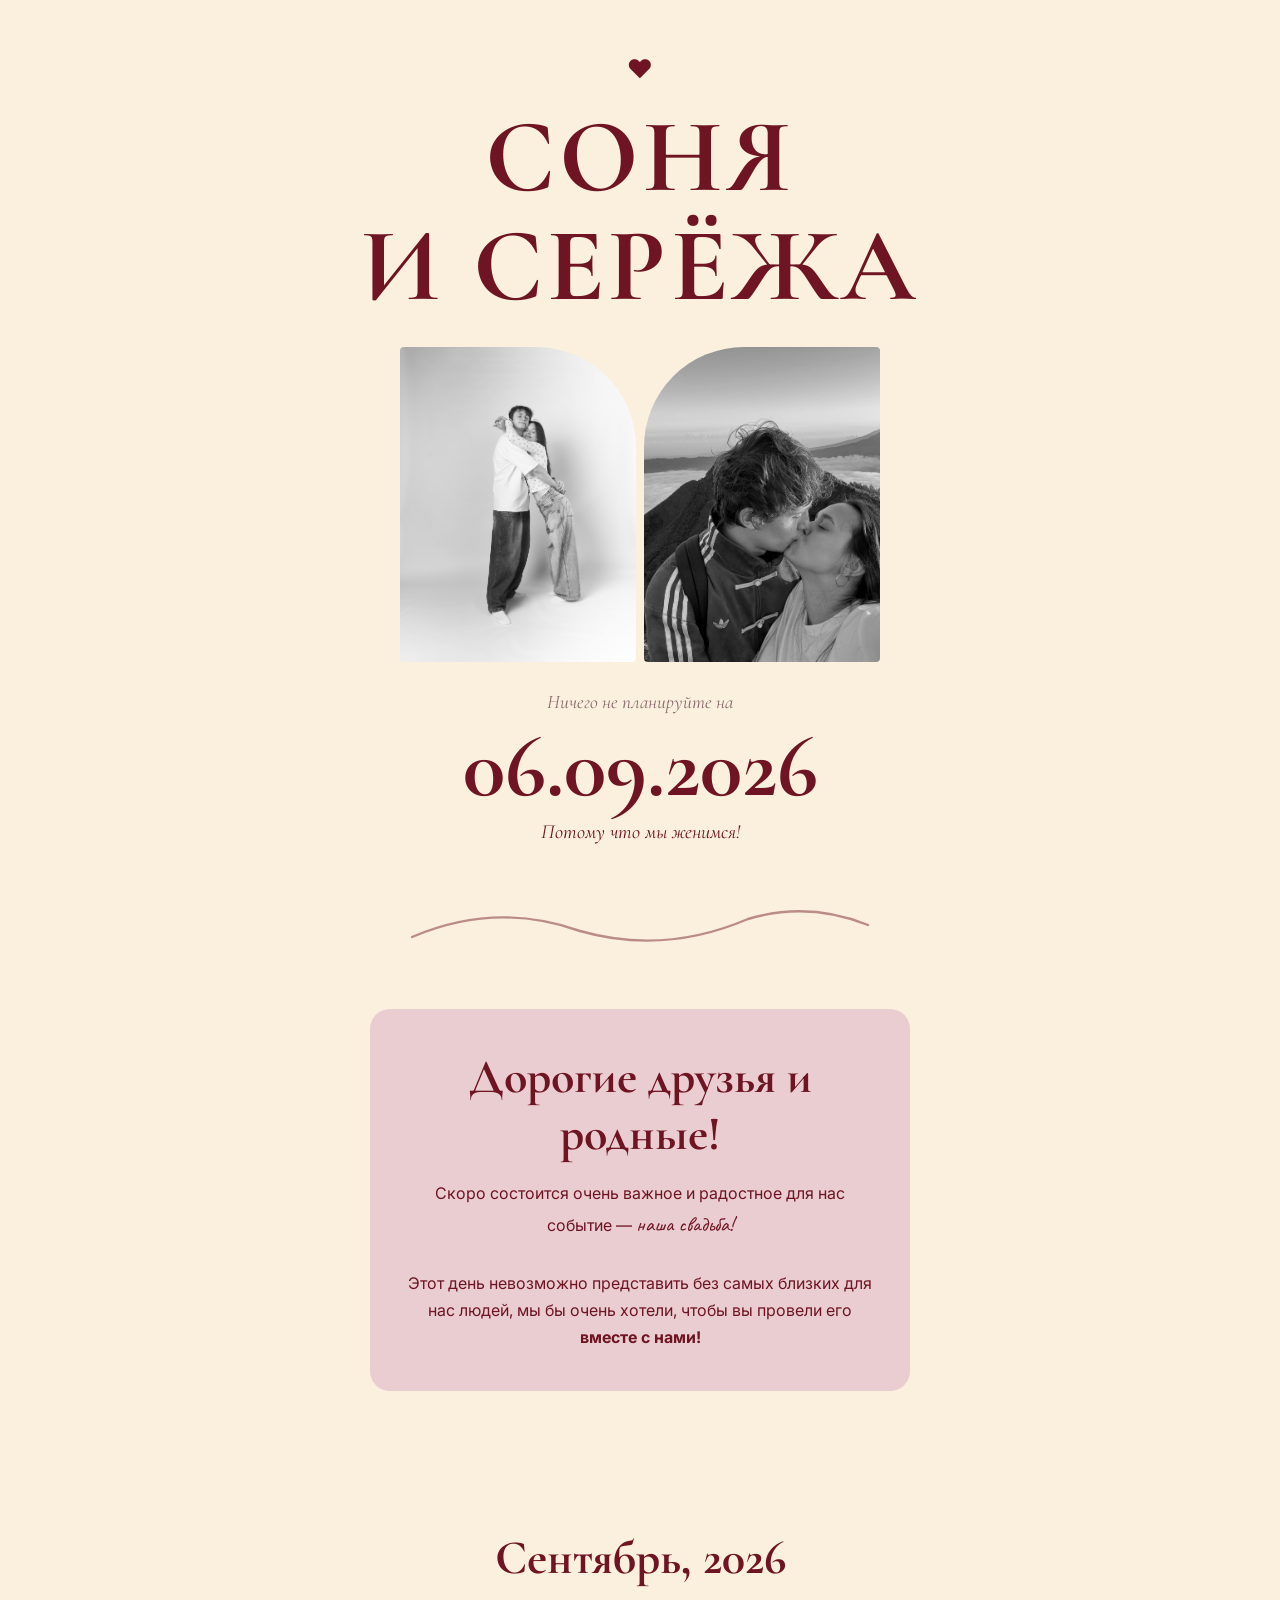
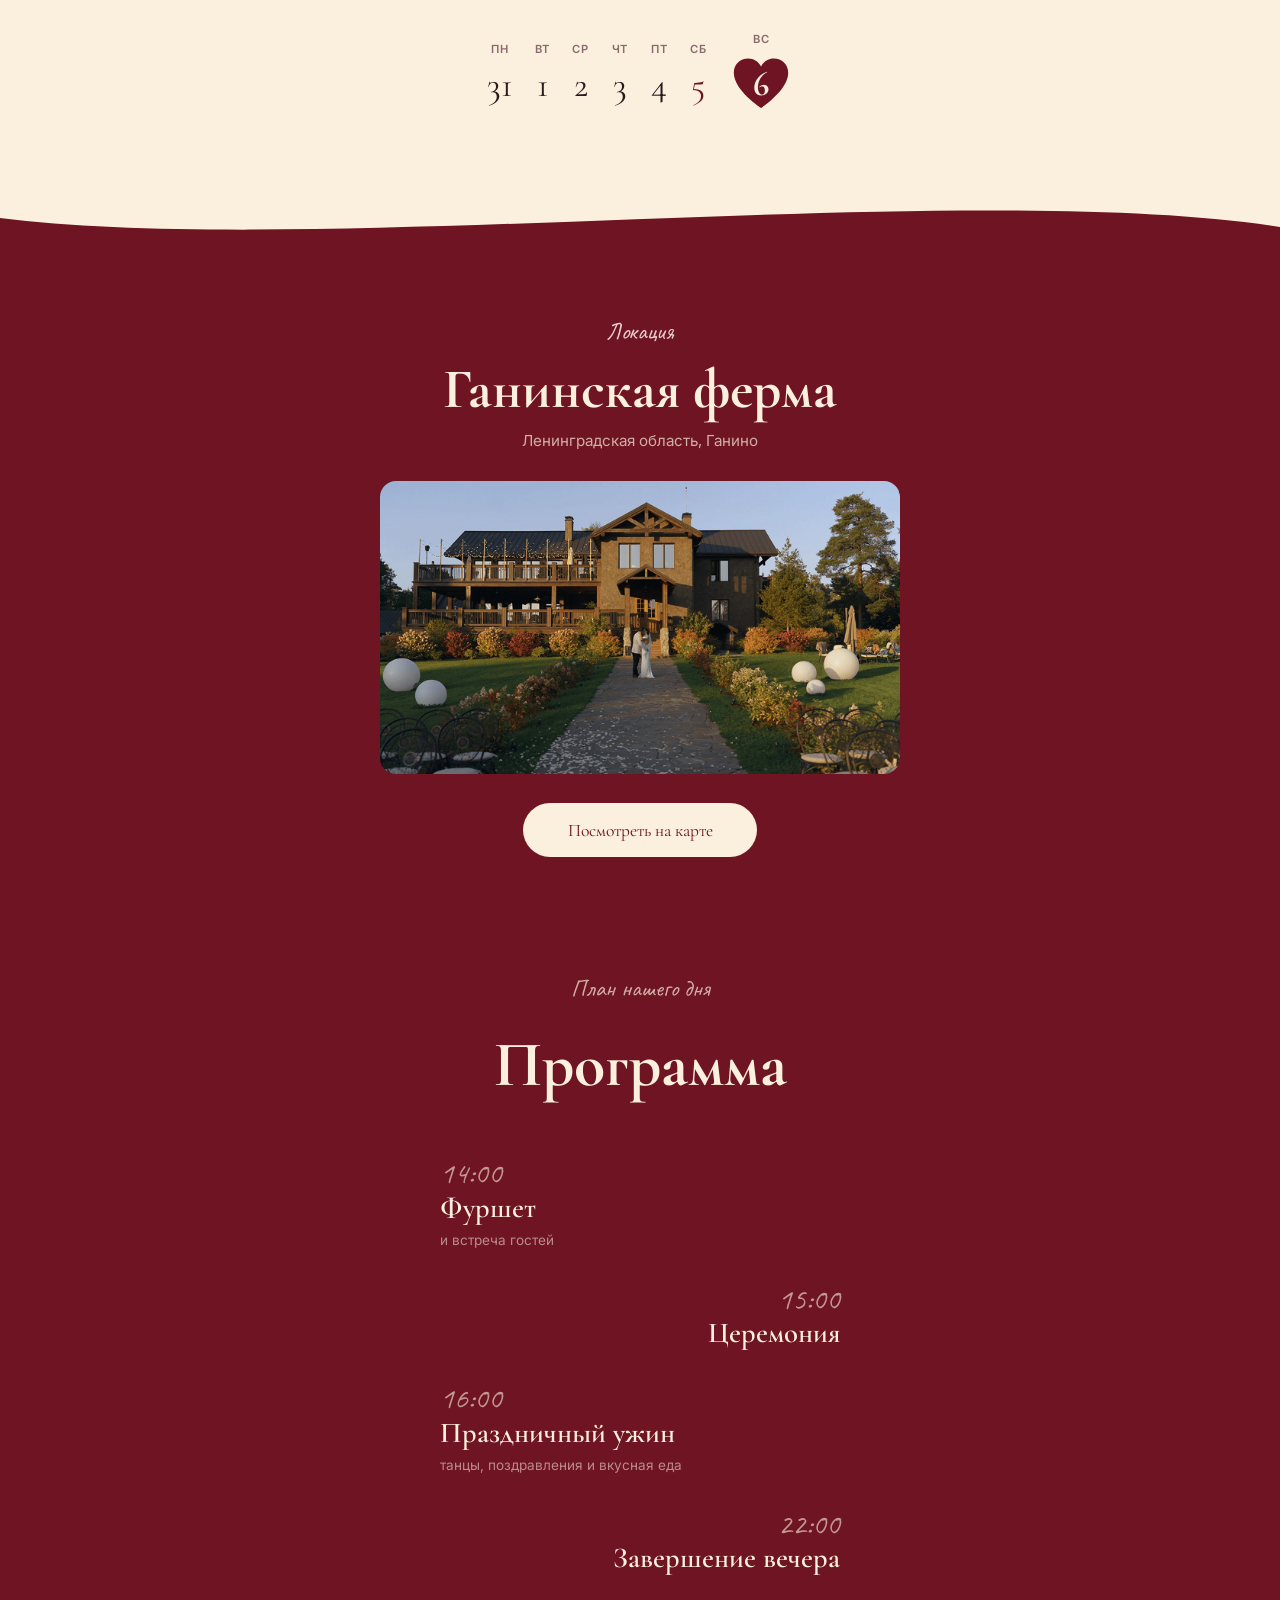
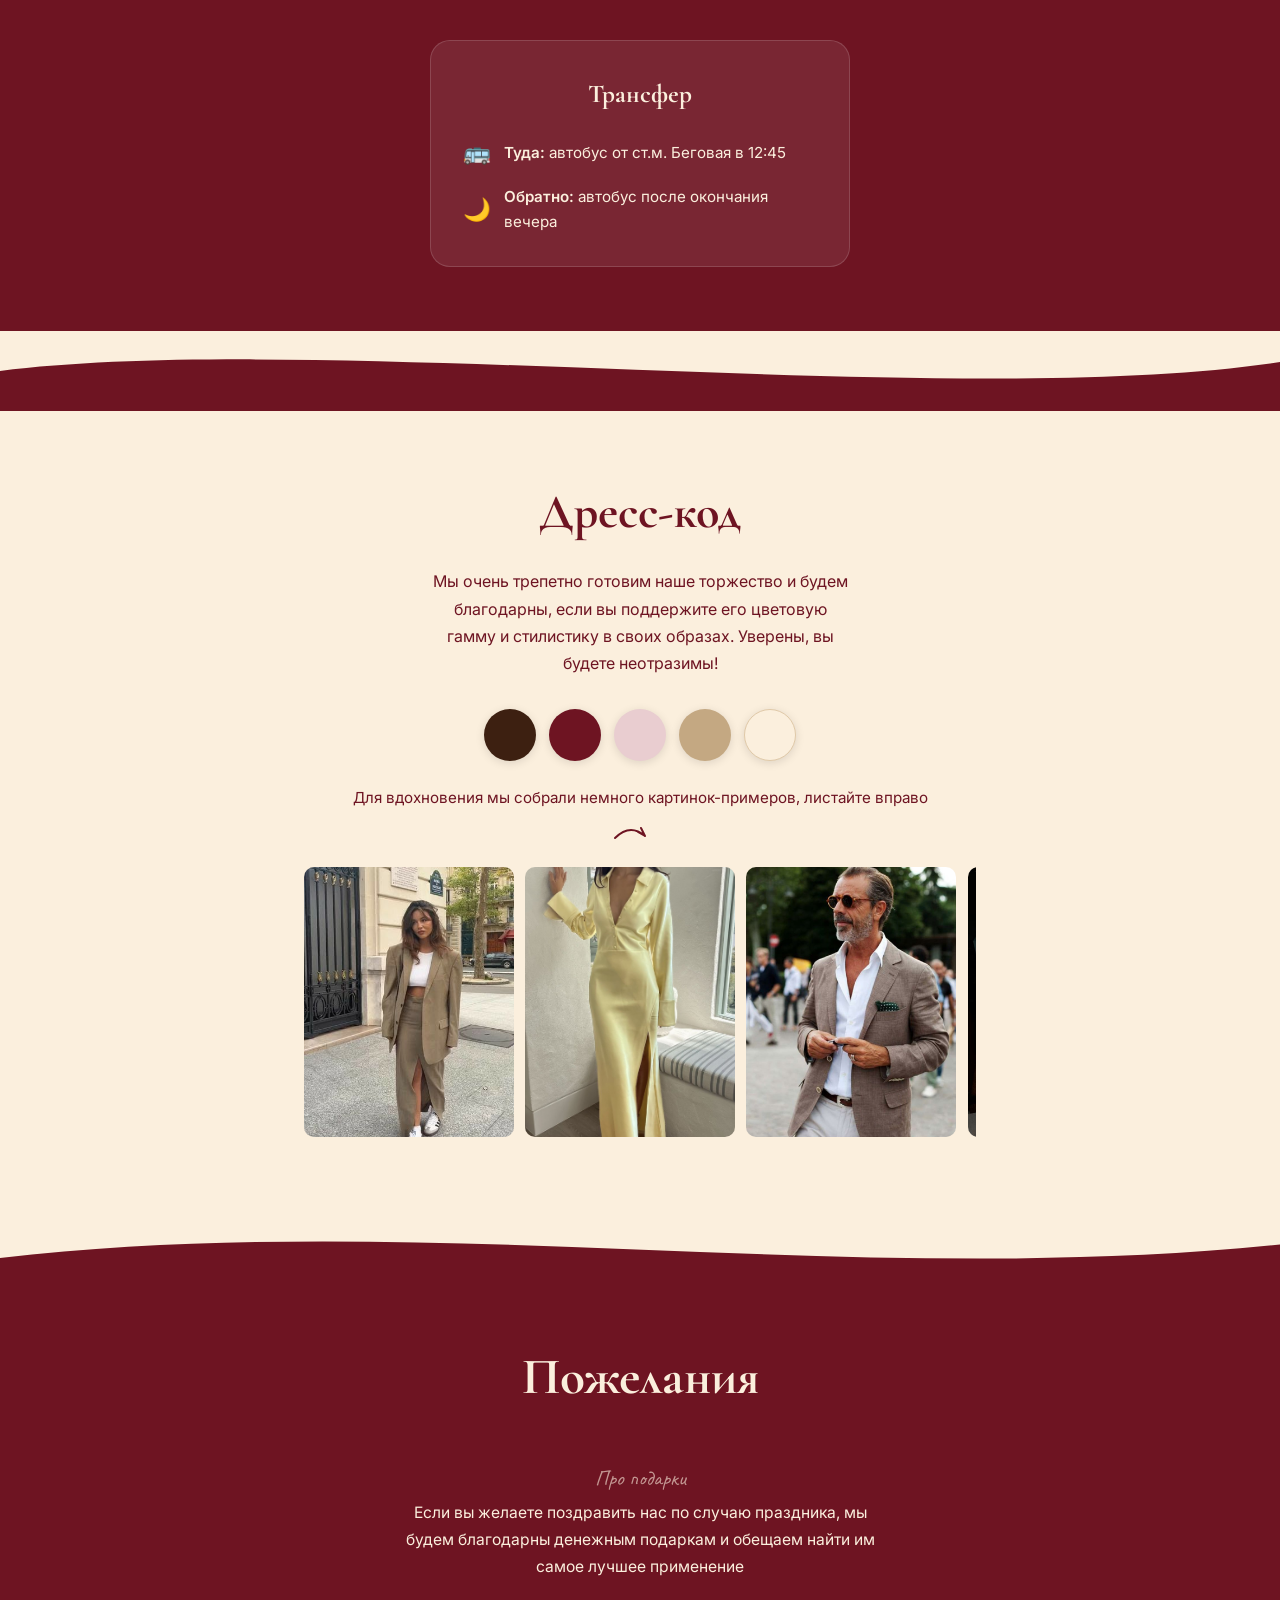
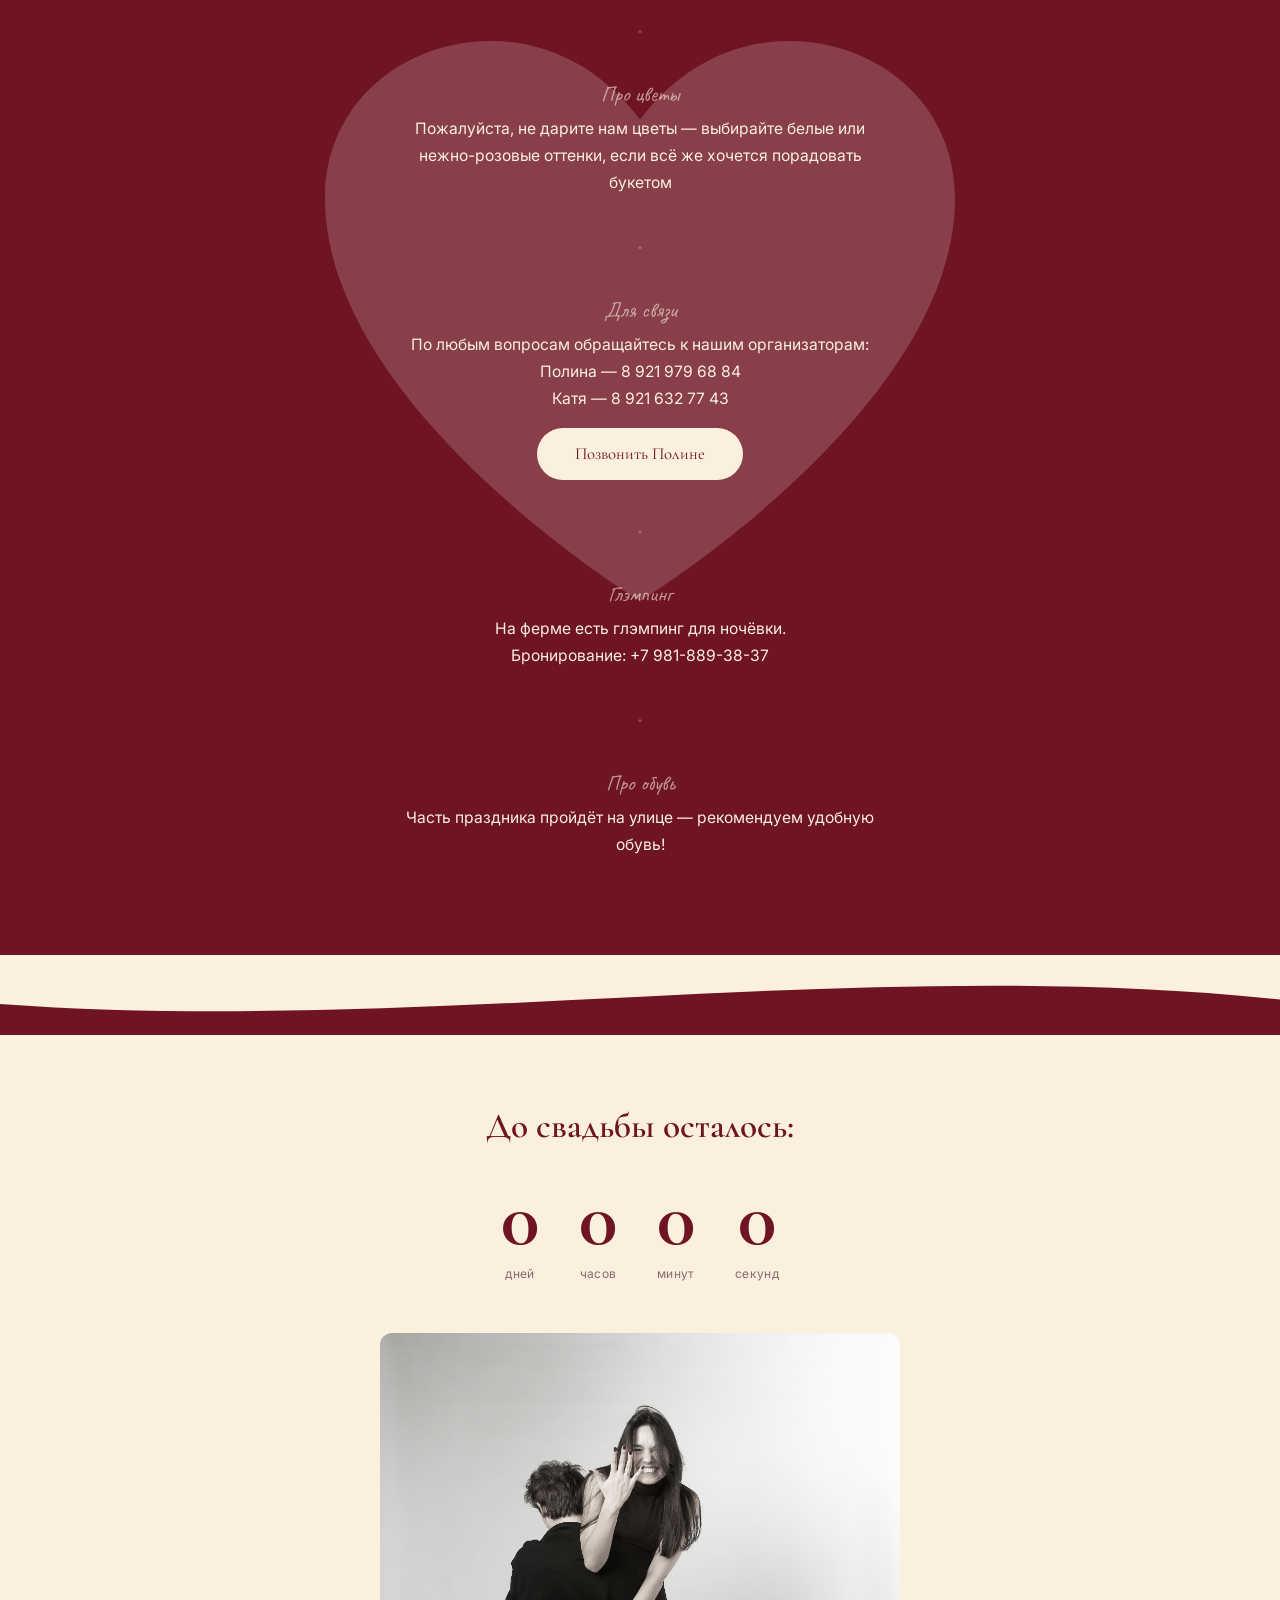
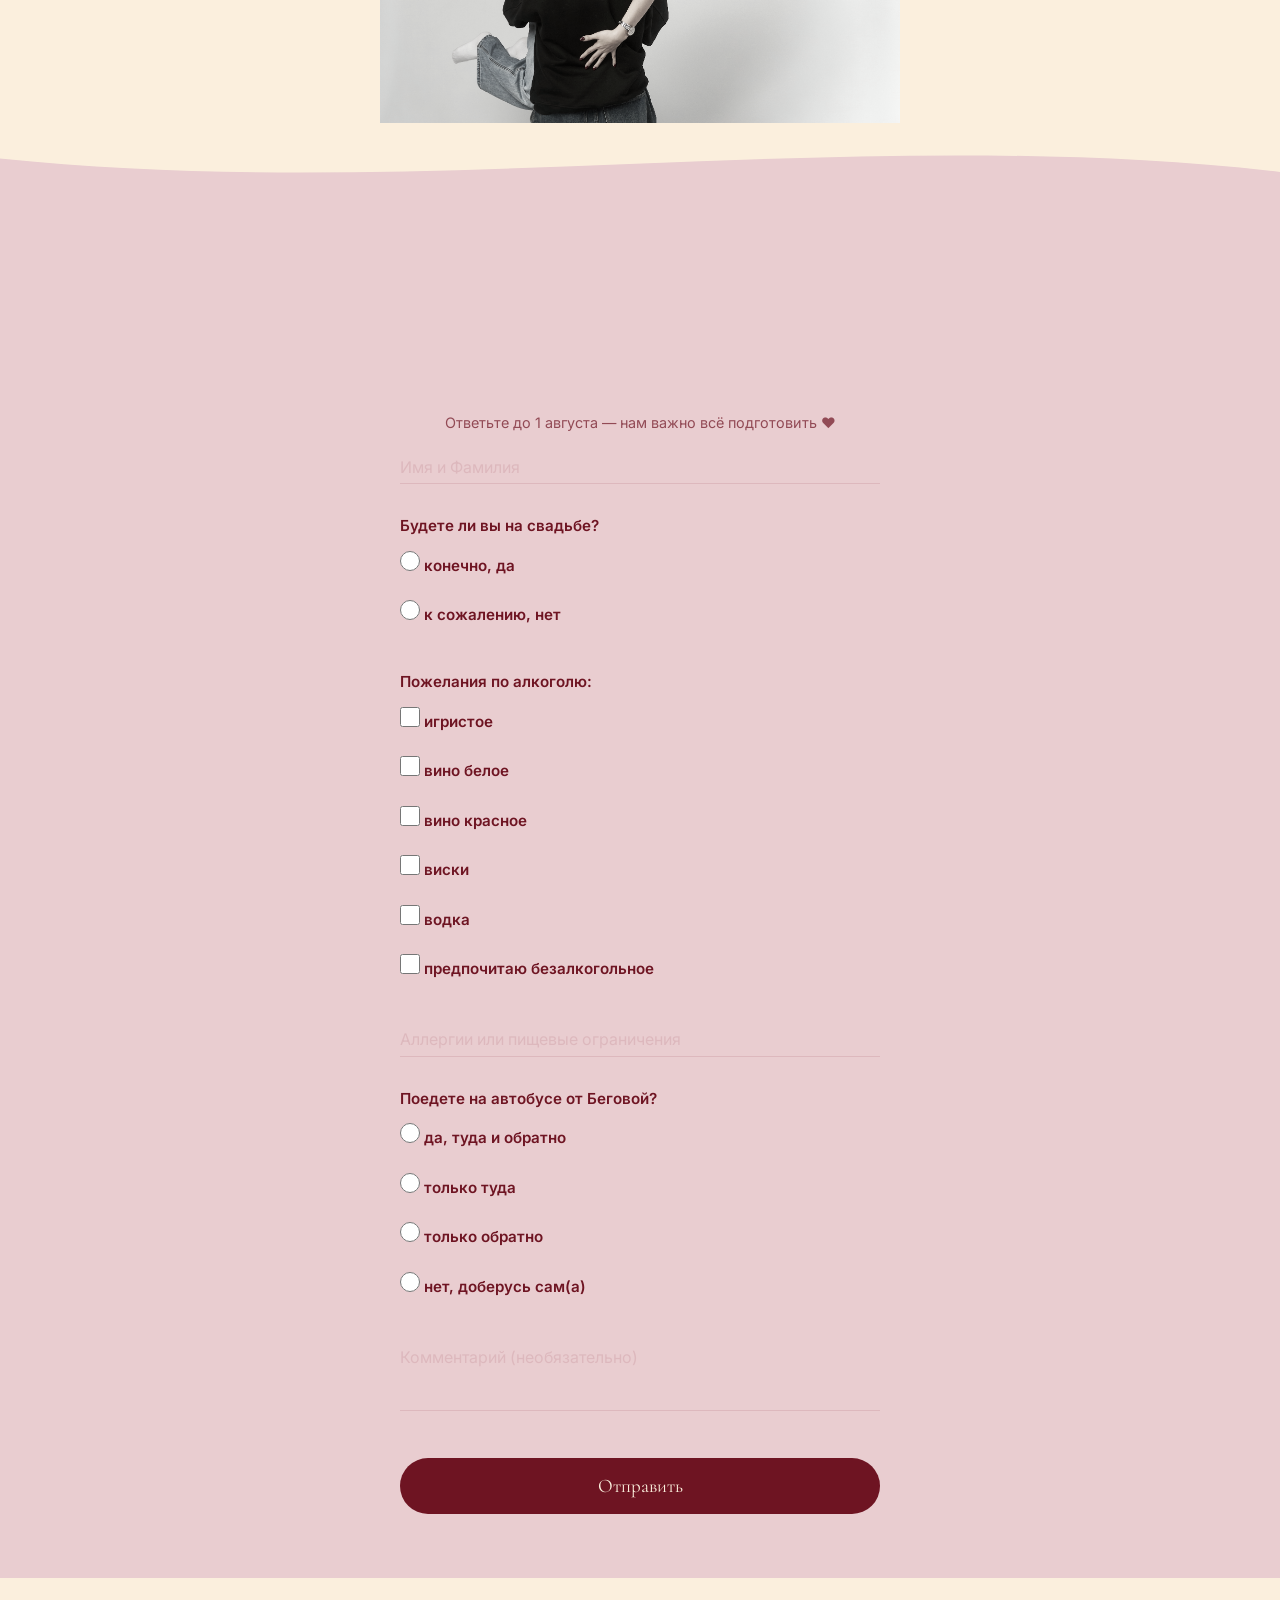
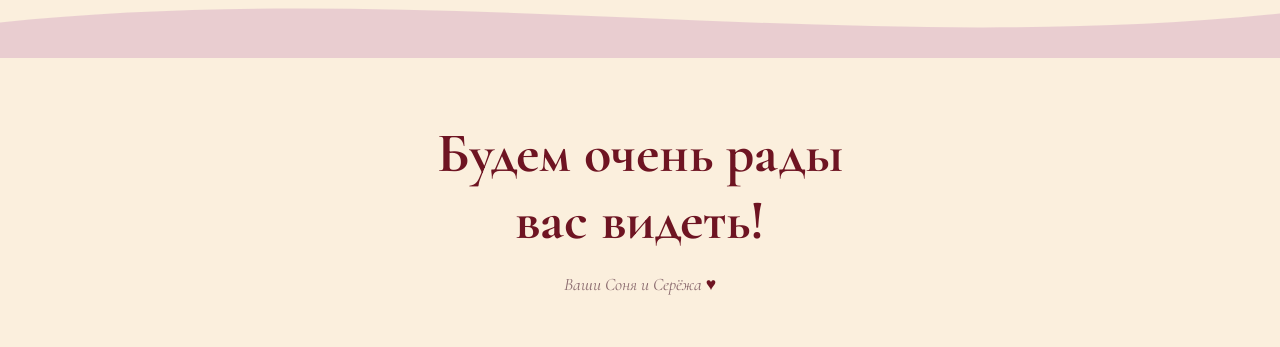
==== index.html @ a7cd9262 "first commit" ====
<!DOCTYPE html>
<html lang="ru">
<head>
  <meta charset="UTF-8" />
  <meta name="viewport" content="width=device-width, initial-scale=1.0" />
  <title>Соня и Серёжа — 06.09.2026</title>
  <meta name="description" content="Приглашение на свадьбу Сони и Серёжи — 6 сентября 2026, Ганинская ферма" />
  <link rel="preconnect" href="https://fonts.googleapis.com" />
  <link rel="preconnect" href="https://fonts.gstatic.com" crossorigin />
  <link href="https://fonts.googleapis.com/css2?family=Cormorant+Garamond:ital,wght@0,400;0,600;0,700;1,400&family=Caveat:wght@400;700&family=Inter:wght@400;500;600&display=swap" rel="stylesheet" />
  <link rel="stylesheet" href="styles.css" />
</head>
<body>

  <!-- ===== HERO ===== -->
  <section id="hero">
    <span class="hero-heart-icon">♥</span>

    <h1 class="hero-names">
      СОНЯ<br>И СЕРЁЖА
    </h1>

    <div class="hero-photos reveal">
      <img class="hero-photo" src="assets/couple/IMG_0752.jpg"  alt="Соня и Серёжа" loading="eager" />
      <img class="hero-photo" src="assets/couple/IMG_2241.jpg" alt="Соня и Серёжа" loading="eager" />
    </div>

    <div class="hero-date-block reveal">
      <p class="hero-pre">Ничего не планируйте на</p>
      <p class="hero-date">06.09.2026</p>
      <p class="hero-post">Потому что мы женимся!</p>
    </div>

    <!-- Wavy line decoration -->
    <svg viewBox="0 0 400 60" fill="none" xmlns="http://www.w3.org/2000/svg" style="width:100%;max-width:480px;margin:0 auto;display:block;color:#6E1422;opacity:0.45;" aria-hidden="true">
      <path d="M10 40 Q80 10 150 35 Q220 55 290 25 Q340 10 390 30" stroke="currentColor" stroke-width="2" fill="none" stroke-linecap="round"/>
    </svg>
  </section>

  <!-- Wave: cream → cream (greeting) -->
  <section id="greeting" style="background:var(--cream);padding:3rem 1.5rem 4rem;">
    <div class="greeting-card reveal">
      <h2 class="greeting-name" id="greeting-text">Дорогие друзья и родные</h2>
      <p class="greeting-body">
        Скоро состоится очень важное и радостное для нас событие —
        <em>наша свадьба!</em><br><br>
        Этот день невозможно представить без самых близких для нас людей,
        мы бы очень хотели, чтобы вы провели его <strong>вместе с нами!</strong>
      </p>
    </div>
  </section>

  <!-- ===== CALENDAR ===== -->
  <section id="calendar">
    <div class="container">
      <h2 class="cal-month reveal">Сентябрь, 2026</h2>

      <!-- Week containing Sep 6 (Sun): Mon Aug 31 → Sun Sep 6 -->
      <div class="cal-week reveal">
        <div class="cal-day">
          <span class="cal-day-name">Пн</span>
          <span class="cal-day-num">31</span>
        </div>
        <div class="cal-day">
          <span class="cal-day-name">Вт</span>
          <span class="cal-day-num">1</span>
        </div>
        <div class="cal-day">
          <span class="cal-day-name">Ср</span>
          <span class="cal-day-num">2</span>
        </div>
        <div class="cal-day">
          <span class="cal-day-name">Чт</span>
          <span class="cal-day-num">3</span>
        </div>
        <div class="cal-day">
          <span class="cal-day-name">Пт</span>
          <span class="cal-day-num">4</span>
        </div>
        <div class="cal-day weekend">
          <span class="cal-day-name">Сб</span>
          <span class="cal-day-num">5</span>
        </div>
        <!-- Wedding day: Sunday Sep 6 -->
        <div class="cal-day wedding">
          <span class="cal-day-name">Вс</span>
          <div class="cal-heart-bg">
            <svg class="cal-heart-svg" viewBox="0 0 80 72" fill="none" xmlns="http://www.w3.org/2000/svg" aria-hidden="true">
              <path d="M40 66 C40 66 6 44 6 22 C6 11 14 4 24 4 C31 4 37 8 40 14 C43 8 49 4 56 4 C66 4 74 11 74 22 C74 44 40 66 40 66Z" fill="#6E1422"/>
            </svg>
            <span class="cal-heart-num">6</span>
          </div>
        </div>
      </div>
    </div>
  </section>

  <!-- Wave cream → bordeaux -->
  <div class="wave" aria-hidden="true" style="background:var(--cream);">
    <svg viewBox="0 0 1440 90" preserveAspectRatio="none" xmlns="http://www.w3.org/2000/svg">
      <path d="M0,45 C360,90 1080,0 1440,55 L1440,90 L0,90 Z" fill="#6E1422"/>
    </svg>
  </div>

  <!-- ===== LOCATION ===== -->
  <section id="location">
    <div class="container">
      <p class="location-label reveal">Локация</p>
      <h2 class="location-title reveal">Ганинская ферма</h2>
      <p class="location-address reveal">Ленинградская область, Ганино</p>

      <img
        class="location-photo reveal"
        src="assets/location/farm.webp"
        alt="Ганинская ферма"
        loading="lazy"
      />

      <div class="reveal">
        <a
          href="https://yandex.ru/maps/?text=%D0%93%D0%B0%D0%BD%D0%B8%D0%BD%D1%81%D0%BA%D0%B0%D1%8F+%D1%84%D0%B5%D1%80%D0%BC%D0%B0"
          target="_blank"
          rel="noopener"
          class="btn-pill"
        >
          Посмотреть на карте
        </a>
      </div>
    </div>
  </section>

  <!-- ===== PROGRAM ===== -->
  <section id="program">
    <div class="container">
      <p class="program-label reveal">План нашего дня</p>
      <h2 class="program-title reveal">Программа</h2>

      <ul class="program-list">
        <li class="program-item reveal reveal-delay-1">
          <span class="program-time">14:00</span>
          <span class="program-event">Фуршет</span>
          <span class="program-detail">и встреча гостей</span>
        </li>
        <li class="program-item reveal reveal-delay-2">
          <span class="program-time">15:00</span>
          <span class="program-event">Церемония</span>
        </li>
        <li class="program-item reveal reveal-delay-3">
          <span class="program-time">16:00</span>
          <span class="program-event">Праздничный ужин</span>
          <span class="program-detail">танцы, поздравления и вкусная еда</span>
        </li>
        <li class="program-item reveal reveal-delay-4">
          <span class="program-time">22:00</span>
          <span class="program-event">Завершение вечера</span>
        </li>
      </ul>
    </div>
  </section>

  <!-- ===== TRANSFER ===== -->
  <section id="transfer">
    <div class="container">
      <div class="transfer-inner reveal">
        <h3 class="transfer-title">Трансфер</h3>
        <div class="transfer-rows">
          <div class="transfer-row">
            <span class="transfer-icon">🚌</span>
            <span class="transfer-text">
              <strong>Туда:</strong> автобус от ст.м. Беговая в 12:45
            </span>
          </div>
          <div class="transfer-row">
            <span class="transfer-icon">🌙</span>
            <span class="transfer-text">
              <strong>Обратно:</strong> автобус после окончания вечера
            </span>
          </div>
        </div>
      </div>
    </div>
  </section>

  <!-- Wave bordeaux → cream -->
  <div class="wave" aria-hidden="true" style="background:#6E1422;">
    <svg viewBox="0 0 1440 90" preserveAspectRatio="none" xmlns="http://www.w3.org/2000/svg">
      <path d="M0,45 C360,0 1080,90 1440,35 L1440,0 L0,0 Z" fill="#FBEFDD"/>
    </svg>
  </div>

  <!-- ===== DRESSCODE ===== -->
  <section id="dresscode" style="background:var(--cream);">
    <div class="container">
      <h2 class="section-title-serif reveal">Дресс-код</h2>
      <p class="dresscode-text reveal">
        Мы очень трепетно готовим наше торжество и будем благодарны,
        если вы поддержите его цветовую гамму и стилистику в своих образах.
        Уверены, вы будете неотразимы!
      </p>

      <div class="palette reveal">
        <div class="swatch" style="background:#3d2011;"></div>
        <div class="swatch" style="background:#6E1422;"></div>
        <div class="swatch" style="background:#E9CDD0;"></div>
        <div class="swatch" style="background:#C4A882;"></div>
        <div class="swatch" style="background:#FBEFDD; border:1.5px solid #e0c9a8;"></div>
      </div>

      <p class="dresscode-hint reveal">Для вдохновения мы собрали немного картинок-примеров, листайте вправо</p>

      <svg class="dresscode-arrow reveal" width="60" height="30" viewBox="0 0 60 30" fill="none" aria-hidden="true">
        <path d="M5 20 Q20 5 35 18 L28 14 M35 18 L31 10" stroke="#6E1422" stroke-width="2" stroke-linecap="round" stroke-linejoin="round"/>
      </svg>

      <div class="dresscode-carousel reveal">
        <img class="dresscode-img" src="assets/dresscode/37c7d10f6cc644ede685f913a4f79cb8.jpg"  alt="Дресс-код" loading="lazy" />
        <img class="dresscode-img" src="assets/dresscode/545b2f61fdcc364b97a5c840d1c332e5.jpg" alt="Дресс-код" loading="lazy" />
        <img class="dresscode-img" src="assets/dresscode/7d24e6fd729d21376320c39ba5a4de7e.jpg"  alt="Дресс-код" loading="lazy" />
        <img class="dresscode-img" src="assets/dresscode/80152fa0a334ebde45317eec49117570.jpg"  alt="Дресс-код" loading="lazy" />
        <img class="dresscode-img" src="assets/dresscode/af42d16c7792ba004c4c7bf66ca9dec8.jpg"  alt="Дресс-код" loading="lazy" />
        <img class="dresscode-img" src="assets/dresscode/cd1d8be23bc82656708ed07ad037f123.jpg"  alt="Дресс-код" loading="lazy" />
        <img class="dresscode-img" src="assets/dresscode/f22f499e0dd17b74e4268405325f69af.jpg"  alt="Дресс-код" loading="lazy" />
      </div>
    </div>
  </section>

  <!-- Wave cream → bordeaux -->
  <div class="wave" aria-hidden="true" style="background:var(--cream);">
    <svg viewBox="0 0 1440 90" preserveAspectRatio="none" xmlns="http://www.w3.org/2000/svg">
      <path d="M0,55 C480,0 960,90 1440,40 L1440,90 L0,90 Z" fill="#6E1422"/>
    </svg>
  </div>

  <!-- ===== WISHES ===== -->
  <section id="wishes">
    <!-- Decorative large heart behind content -->
    <div class="wishes-heart-bg" aria-hidden="true">
      <svg viewBox="0 0 400 360" fill="none" xmlns="http://www.w3.org/2000/svg">
        <path d="M200 340 C200 340 20 230 20 110 C20 55 65 20 115 20 C150 20 180 38 200 65 C220 38 250 20 285 20 C335 20 380 55 380 110 C380 230 200 340 200 340Z" fill="white"/>
      </svg>
    </div>

    <div class="wishes-content">
      <h2 class="wishes-title reveal">Пожелания</h2>

      <div class="wish-block reveal reveal-delay-1">
        <p class="wish-label">Про подарки</p>
        <p class="wish-text">
          Если вы желаете поздравить нас по случаю праздника,
          мы будем благодарны денежным подаркам и обещаем найти
          им самое лучшее применение
        </p>
      </div>

      <div class="wish-separator">·</div>

      <div class="wish-block reveal reveal-delay-2">
        <p class="wish-label">Про цветы</p>
        <p class="wish-text">
          Пожалуйста, не дарите нам цветы — выбирайте белые или
          нежно-розовые оттенки, если всё же хочется порадовать букетом
        </p>
      </div>

      <div class="wish-separator">·</div>

      <div class="wish-block reveal reveal-delay-3">
        <p class="wish-label">Для связи</p>
        <p class="wish-text">
          По любым вопросам обращайтесь к нашим организаторам:<br>
          Полина — 8 921 979 68 84<br>
          Катя — 8 921 632 77 43
        </p>
        <a href="tel:89219796884" class="btn-pill-light" style="margin-top:1rem;">Позвонить Полине</a>
      </div>

      <div class="wish-separator">·</div>

      <div class="wish-block reveal reveal-delay-4">
        <p class="wish-label">Глэмпинг</p>
        <p class="wish-text">
          На ферме есть глэмпинг для ночёвки.<br>
          Бронирование: +7 981-889-38-37
        </p>
      </div>

      <div class="wish-separator">·</div>

      <div class="wish-block reveal reveal-delay-5">
        <p class="wish-label">Про обувь</p>
        <p class="wish-text">
          Часть праздника пройдёт на улице —
          рекомендуем удобную обувь!
        </p>
      </div>
    </div>
  </section>

  <!-- Wave bordeaux → cream -->
  <div class="wave" aria-hidden="true" style="background:#6E1422;">
    <svg viewBox="0 0 1440 90" preserveAspectRatio="none" xmlns="http://www.w3.org/2000/svg">
      <path d="M0,55 C480,90 960,0 1440,50 L1440,0 L0,0 Z" fill="#FBEFDD"/>
    </svg>
  </div>

  <!-- ===== COUNTDOWN ===== -->
  <section id="countdown">
    <div class="container">
      <h2 class="countdown-title reveal">До свадьбы осталось:</h2>

      <div class="countdown-grid reveal">
        <div class="countdown-unit">
          <span class="countdown-num" id="cd-days">—</span>
          <span class="countdown-label">дней</span>
        </div>
        <div class="countdown-unit">
          <span class="countdown-num" id="cd-hours">—</span>
          <span class="countdown-label">часов</span>
        </div>
        <div class="countdown-unit">
          <span class="countdown-num" id="cd-minutes">—</span>
          <span class="countdown-label">минут</span>
        </div>
        <div class="countdown-unit">
          <span class="countdown-num" id="cd-seconds">—</span>
          <span class="countdown-label">секунд</span>
        </div>
      </div>
    </div>

    <img
      class="countdown-photo reveal"
      src="assets/couple/IMG_0727.jpg"
      alt="Соня и Серёжа"
      loading="lazy"
    />
  </section>

  <!-- Wave cream → rose -->
  <div class="wave" aria-hidden="true" style="background:var(--cream);">
    <svg viewBox="0 0 1440 90" preserveAspectRatio="none" xmlns="http://www.w3.org/2000/svg">
      <path d="M0,40 C480,90 960,0 1440,55 L1440,90 L0,90 Z" fill="#E9CDD0"/>
    </svg>
  </div>

  <!-- ===== FORM ===== -->
  <section id="form-section">
    <div class="container">
      <h2 class="form-title reveal">Пожалуйста,<br>заполните анкету</h2>
      <p class="form-subtitle reveal">Ответьте до 1 августа — нам важно всё подготовить ♥</p>

      <!-- Thank-you screen -->
      <div id="thank-you">
        <span class="thank-you-heart">♥</span>
        <h3 class="thank-you-title">Спасибо! Ждём вас!</h3>
        <p class="thank-you-body">Мы очень рады, что вы будете рядом в этот день.</p>
      </div>

      <!-- Form -->
      <form class="rsvp-form" id="rsvp-form">
        <input type="hidden" name="guest_code" id="guest_code_field" value="" />

        <div class="form-group">
          <input type="text" id="name" name="name" required placeholder="Имя и Фамилия" />
        </div>

        <div class="form-group">
          <label>Будете ли вы на свадьбе?</label>
          <div class="radio-group">
            <label class="radio-label">
              <input type="radio" name="attending" value="да" required />
              конечно, да
            </label>
            <label class="radio-label">
              <input type="radio" name="attending" value="нет" />
              к сожалению, нет
            </label>
          </div>
        </div>

        <div class="form-group">
          <label>Пожелания по алкоголю:</label>
          <div class="checkbox-group">
            <label class="checkbox-label">
              <input type="checkbox" name="alcohol" value="игристое" /> игристое
            </label>
            <label class="checkbox-label">
              <input type="checkbox" name="alcohol" value="вино белое" /> вино белое
            </label>
            <label class="checkbox-label">
              <input type="checkbox" name="alcohol" value="вино красное" /> вино красное
            </label>
            <label class="checkbox-label">
              <input type="checkbox" name="alcohol" value="виски" /> виски
            </label>
            <label class="checkbox-label">
              <input type="checkbox" name="alcohol" value="водка" /> водка
            </label>
            <label class="checkbox-label">
              <input type="checkbox" name="alcohol" value="безалкогольное" /> предпочитаю безалкогольное
            </label>
          </div>
        </div>

        <div class="form-group">
          <input type="text" id="allergies" name="allergies" placeholder="Аллергии или пищевые ограничения" />
        </div>

        <div class="form-group">
          <label>Поедете на автобусе от Беговой?</label>
          <div class="radio-group">
            <label class="radio-label">
              <input type="radio" name="bus" value="туда и обратно" /> да, туда и обратно
            </label>
            <label class="radio-label">
              <input type="radio" name="bus" value="только туда" /> только туда
            </label>
            <label class="radio-label">
              <input type="radio" name="bus" value="только обратно" /> только обратно
            </label>
            <label class="radio-label">
              <input type="radio" name="bus" value="нет" /> нет, доберусь сам(а)
            </label>
          </div>
        </div>

        <!-- family: жильё -->
        <div class="form-group conditional-block" id="block-family" data-show-for="family">
          <label>Нужно ли вам жильё?</label>
          <div class="radio-group">
            <label class="radio-label">
              <input type="radio" name="accommodation" value="да, глэмпинг" /> да, в глэмпинге
            </label>
            <label class="radio-label">
              <input type="radio" name="accommodation" value="нет" /> нет, спасибо
            </label>
            <label class="radio-label">
              <input type="radio" name="accommodation" value="уточню позже" /> уточню позже
            </label>
          </div>
        </div>

        <!-- friend: свободный текст -->
        <div class="form-group conditional-block" id="block-friend" data-show-for="friend">
          <textarea id="message" name="message" placeholder="Что бы вы хотели нам сказать?"></textarea>
        </div>

        <div class="form-group">
          <textarea id="comment" name="comment" placeholder="Комментарий (необязательно)"></textarea>
        </div>

        <div class="form-submit">
          <button type="submit" class="btn-submit">Отправить</button>
        </div>
      </form>
    </div>
  </section>

  <!-- Wave rose → cream -->
  <div class="wave" aria-hidden="true" style="background:var(--rose);">
    <svg viewBox="0 0 1440 90" preserveAspectRatio="none" xmlns="http://www.w3.org/2000/svg">
      <path d="M0,50 C480,0 960,90 1440,40 L1440,0 L0,0 Z" fill="#FBEFDD"/>
    </svg>
  </div>

  <!-- ===== FOOTER ===== -->
  <footer>
    <p class="footer-title">
      Будем очень рады<br>вас видеть!
    </p>
    <p class="footer-names">
      Ваши Соня и Серёжа <span>♥</span>
    </p>
  </footer>

  <script src="app.js"></script>
</body>
</html>
---- styles.css ----
/* ===== RESET & BASE ===== */
*, *::before, *::after { box-sizing: border-box; margin: 0; padding: 0; }

:root {
  --bordeaux: #6E1422;
  --bordeaux-dark: #4a0d17;
  --cream: #FBEFDD;
  --cream-dark: #f5e3c8;
  --rose: #E9CDD0;
  --rose-mid: #ddb8bd;
  --text: #2a1a1e;
  --text-muted: #8a6a6e;
  --white: #fff;

  --font-serif: 'Cormorant Garamond', serif;
  --font-hand: 'Caveat', cursive;
  --font-body: 'Inter', sans-serif;
}

html { scroll-behavior: smooth; }

body {
  font-family: var(--font-body);
  font-size: 16px;
  line-height: 1.65;
  color: var(--text);
  background: var(--cream);
  overflow-x: hidden;
}

img { display: block; max-width: 100%; }
a { color: inherit; text-decoration: none; }

/* ===== ANIMATIONS ===== */
@keyframes heartbeat {
  0%, 100% { transform: scale(1); }
  14%       { transform: scale(1.18); }
  28%       { transform: scale(1); }
  42%       { transform: scale(1.12); }
  70%       { transform: scale(1); }
}

@keyframes fadeInUp {
  from { opacity: 0; transform: translateY(24px); }
  to   { opacity: 1; transform: translateY(0); }
}

/* ===== SCROLL REVEAL ===== */
.reveal {
  opacity: 0;
  transform: translateY(24px);
  transition: opacity 0.6s ease, transform 0.6s ease;
}
.reveal.in-view { opacity: 1; transform: translateY(0); }
.reveal-delay-1 { transition-delay: 0.1s; }
.reveal-delay-2 { transition-delay: 0.2s; }
.reveal-delay-3 { transition-delay: 0.3s; }
.reveal-delay-4 { transition-delay: 0.4s; }
.reveal-delay-5 { transition-delay: 0.5s; }

/* ===== LAYOUT ===== */
.container {
  max-width: 720px;
  margin: 0 auto;
  padding: 0 1.5rem;
}

/* ===== WAVE DIVIDERS ===== */
.wave {
  display: block;
  width: 100%;
  line-height: 0;
  overflow: hidden;
  /* overlap 2px with the section below to kill sub-pixel gaps */
  margin-bottom: -2px;
  position: relative;
  z-index: 1;
}
.wave svg { display: block; width: 100%; height: 100%; }

/* ===== HERO ===== */
#hero {
  background: var(--cream);
  text-align: center;
  padding: 3rem 1.5rem 0;
}

.hero-heart-icon {
  font-size: 1.6rem;
  color: var(--bordeaux);
  display: block;
  margin: 0 auto 0.8rem;
  animation: heartbeat 1.8s ease-in-out infinite;
}

.hero-names {
  font-family: var(--font-serif);
  font-size: clamp(3.5rem, 13vw, 6.5rem);
  font-weight: 700;
  color: var(--bordeaux);
  letter-spacing: 0.04em;
  line-height: 1.05;
  margin-bottom: 0.5rem;
}

.hero-photos {
  display: grid;
  grid-template-columns: 1fr 1fr;
  gap: 0.5rem;
  margin: 1.6rem auto;
  max-width: 480px;
}

.hero-photo {
  width: 100%;
  aspect-ratio: 3/4;
  object-fit: cover;
  filter: grayscale(100%);
  border-radius: 4px;
}

.hero-photo:first-child { border-radius: 4px 100px 4px 4px; }
.hero-photo:last-child  { border-radius: 100px 4px 4px 4px; }

.hero-date-block {
  padding: 0 1rem 2.5rem;
}

.hero-pre {
  font-family: var(--font-serif);
  font-size: clamp(1rem, 3vw, 1.2rem);
  color: var(--text-muted);
  font-style: italic;
}

.hero-date {
  font-family: var(--font-serif);
  font-size: clamp(3rem, 12vw, 5.5rem);
  font-weight: 700;
  color: var(--bordeaux);
  line-height: 1.1;
}

.hero-post {
  font-family: var(--font-serif);
  font-size: clamp(1rem, 3vw, 1.25rem);
  color: var(--bordeaux);
  font-style: italic;
}

/* ===== GREETING ===== */
#greeting {
  background: var(--cream);
  padding: 3rem 1.5rem 4rem;
}

.greeting-card {
  background: var(--rose);
  border-radius: 20px;
  padding: 2.5rem 2rem;
  text-align: center;
  max-width: 540px;
  margin: 0 auto;
}

.greeting-name {
  font-family: var(--font-serif);
  font-size: clamp(2rem, 7vw, 3rem);
  color: var(--bordeaux);
  font-weight: 700;
  margin-bottom: 1rem;
  line-height: 1.2;
}

.greeting-body {
  font-size: 1rem;
  color: var(--bordeaux);
  line-height: 1.7;
}

.greeting-body em {
  font-family: var(--font-hand);
  font-style: normal;
  font-size: 1.3em;
}

.greeting-body strong { font-weight: 700; }

/* ===== CALENDAR ===== */
#calendar {
  background: var(--cream);
  padding: 4rem 1.5rem;
  text-align: center;
}

.cal-month {
  font-family: var(--font-serif);
  font-size: clamp(2rem, 7vw, 3rem);
  color: var(--bordeaux);
  margin-bottom: 2rem;
}

.cal-week {
  display: flex;
  justify-content: center;
  gap: clamp(0.6rem, 3vw, 1.4rem);
  align-items: center;
}

.cal-day {
  display: flex;
  flex-direction: column;
  align-items: center;
  gap: 0.35rem;
}

.cal-day-name {
  font-size: 0.7rem;
  font-weight: 600;
  text-transform: uppercase;
  letter-spacing: 0.08em;
  color: var(--text-muted);
}

.cal-day-num {
  font-family: var(--font-serif);
  font-size: clamp(1.4rem, 5vw, 2.2rem);
  color: var(--text);
  font-weight: 400;
  line-height: 1;
  padding: 0.2rem 0;
}

.cal-day.weekend .cal-day-num { color: var(--bordeaux); }

.cal-day.wedding .cal-day-num {
  position: relative;
  z-index: 1;
  color: var(--cream);
  font-weight: 700;
}

.cal-heart-bg {
  position: relative;
  display: flex;
  align-items: center;
  justify-content: center;
  width: clamp(44px, 12vw, 64px);
  height: clamp(40px, 11vw, 60px);
}

.cal-heart-svg {
  position: absolute;
  inset: 0;
  width: 100%;
  height: 100%;
  animation: heartbeat 1.8s ease-in-out infinite;
}

.cal-heart-num {
  position: relative;
  z-index: 1;
  font-family: var(--font-serif);
  font-size: clamp(1.4rem, 5vw, 2.2rem);
  color: var(--cream);
  font-weight: 700;
}

/* ===== WAVE → BORDEAUX ===== */
.section-dark {
  background: var(--bordeaux);
  color: var(--cream);
}

/* ===== LOCATION ===== */
#location {
  background: var(--bordeaux);
  padding: 3.5rem 1.5rem 4rem;
  text-align: center;
}

.location-label {
  font-family: var(--font-hand);
  font-size: 1.5rem;
  color: var(--rose);
  margin-bottom: 0.3rem;
}

.location-title {
  font-family: var(--font-serif);
  font-size: clamp(2.2rem, 7vw, 3.5rem);
  color: var(--cream);
  font-weight: 700;
  margin-bottom: 0.4rem;
  line-height: 1.15;
}

.location-address {
  font-size: 0.95rem;
  color: rgba(251,239,221,0.7);
  margin-bottom: 1.8rem;
}

.location-photo {
  width: 100%;
  max-width: 520px;
  aspect-ratio: 16/9;
  object-fit: cover;
  border-radius: 16px;
  margin: 0 auto 1.8rem;
  display: block;
}

.btn-pill {
  display: inline-block;
  background: var(--cream);
  color: var(--bordeaux);
  font-family: var(--font-serif);
  font-size: 1.1rem;
  padding: 0.8rem 2.8rem;
  border-radius: 50px;
  border: none;
  cursor: pointer;
  transition: background 0.2s, color 0.2s;
}

.btn-pill:hover {
  background: var(--bordeaux-dark);
  color: var(--cream);
}

/* ===== PROGRAM ===== */
#program {
  background: var(--bordeaux);
  padding: 3rem 1.5rem 4rem;
  text-align: center;
}

.program-label {
  font-family: var(--font-hand);
  font-size: 1.5rem;
  color: rgba(251,239,221,0.7);
  margin-bottom: 0.2rem;
}

.program-title {
  font-family: var(--font-serif);
  font-size: clamp(2.5rem, 8vw, 4rem);
  color: var(--cream);
  font-weight: 700;
  margin-bottom: 2.5rem;
}

.program-list {
  list-style: none;
  max-width: 400px;
  margin: 0 auto;
  display: flex;
  flex-direction: column;
  gap: 2rem;
}

.program-item {
  display: flex;
  flex-direction: column;
  gap: 0.15rem;
}

.program-item:nth-child(odd) { align-items: flex-start; text-align: left; }
.program-item:nth-child(even) { align-items: flex-end; text-align: right; }

.program-time {
  font-family: var(--font-hand);
  font-size: clamp(1.4rem, 5vw, 1.9rem);
  color: rgba(251,239,221,0.6);
  line-height: 1;
}

.program-event {
  font-family: var(--font-serif);
  font-size: clamp(1.3rem, 4.5vw, 1.8rem);
  color: var(--cream);
  font-weight: 600;
  line-height: 1.2;
}

.program-detail {
  font-size: 0.85rem;
  color: rgba(251,239,221,0.55);
  margin-top: 0.1rem;
}

/* ===== TRANSFER ===== */
#transfer {
  background: var(--bordeaux);
  padding: 0 1.5rem 4rem;
  text-align: center;
}

.transfer-inner {
  background: rgba(255,255,255,0.08);
  border: 1px solid rgba(255,255,255,0.15);
  border-radius: 20px;
  padding: 2rem;
  max-width: 420px;
  margin: 0 auto;
}

.transfer-title {
  font-family: var(--font-serif);
  font-size: 1.6rem;
  color: var(--cream);
  margin-bottom: 1.2rem;
}

.transfer-rows { display: flex; flex-direction: column; gap: 0.8rem; }

.transfer-row {
  display: flex;
  align-items: center;
  gap: 0.8rem;
  color: var(--cream);
}

.transfer-icon { font-size: 1.4rem; flex-shrink: 0; }

.transfer-text { font-size: 0.95rem; text-align: left; }
.transfer-text strong { font-weight: 600; }

/* ===== DRESSCODE ===== */
#dresscode {
  background: var(--cream);
  padding: 4rem 1.5rem;
  text-align: center;
}

.section-title-serif {
  font-family: var(--font-serif);
  font-size: clamp(2rem, 7vw, 3rem);
  color: var(--bordeaux);
  font-weight: 700;
  margin-bottom: 1rem;
}

.dresscode-text {
  font-size: 1rem;
  color: var(--bordeaux);
  max-width: 420px;
  margin: 0 auto 2rem;
  line-height: 1.7;
}

.palette {
  display: flex;
  gap: 0.8rem;
  justify-content: center;
  margin-bottom: 1.5rem;
  flex-wrap: wrap;
}

.swatch {
  width: 52px;
  height: 52px;
  border-radius: 50%;
  box-shadow: 0 2px 10px rgba(0,0,0,0.12);
}

.dresscode-hint {
  font-size: 0.95rem;
  color: var(--bordeaux);
  margin-bottom: 0.5rem;
}

.dresscode-arrow {
  display: block;
  color: var(--bordeaux);
  margin: 0 auto 1.2rem;
}

.dresscode-carousel {
  display: flex;
  gap: 0.7rem;
  overflow-x: auto;
  scroll-snap-type: x mandatory;
  -webkit-overflow-scrolling: touch;
  padding-bottom: 0.5rem;
  scrollbar-width: none;
}
.dresscode-carousel::-webkit-scrollbar { display: none; }

.dresscode-img {
  flex: 0 0 auto;
  width: clamp(160px, 42vw, 210px);
  height: clamp(210px, 55vw, 270px);
  object-fit: cover;
  border-radius: 10px;
  scroll-snap-align: start;
}

/* ===== WISHES (heart) ===== */
#wishes {
  background: var(--bordeaux);
  padding: 3rem 1.5rem 4rem;
  position: relative;
  overflow: hidden;
  text-align: center;
}

.wishes-heart-bg {
  position: absolute;
  inset: 0;
  display: flex;
  align-items: center;
  justify-content: center;
  pointer-events: none;
  z-index: 0;
}

.wishes-heart-bg svg {
  width: 110%;
  max-width: 700px;
  opacity: 0.18;
}

.wishes-content {
  position: relative;
  z-index: 1;
  max-width: 480px;
  margin: 0 auto;
}

.wishes-title {
  font-family: var(--font-serif);
  font-size: clamp(2.2rem, 7vw, 3.2rem);
  color: var(--cream);
  font-weight: 700;
  margin-bottom: 2.5rem;
}

.wish-block { margin-bottom: 2rem; }

.wish-label {
  font-family: var(--font-hand);
  font-size: 1.35rem;
  color: rgba(251,239,221,0.6);
  margin-bottom: 0.3rem;
}

.wish-text {
  font-size: 0.98rem;
  color: var(--cream);
  line-height: 1.7;
}

.wish-separator {
  color: rgba(251,239,221,0.25);
  font-size: 1.5rem;
  margin: 1.5rem 0;
}

.btn-pill-light {
  display: inline-block;
  background: var(--cream);
  color: var(--bordeaux);
  font-family: var(--font-serif);
  font-size: 1.05rem;
  padding: 0.75rem 2.4rem;
  border-radius: 50px;
  border: none;
  cursor: pointer;
  margin-top: 0.8rem;
  transition: background 0.2s;
}

.btn-pill-light:hover { background: var(--cream-dark); }

/* ===== COUNTDOWN ===== */
#countdown {
  background: var(--cream);
  padding: 4rem 1.5rem 0;
  text-align: center;
}

.countdown-title {
  font-family: var(--font-serif);
  font-size: clamp(1.6rem, 5vw, 2.2rem);
  color: var(--bordeaux);
  margin-bottom: 1.5rem;
  font-weight: 600;
}

.countdown-grid {
  display: flex;
  gap: clamp(1rem, 5vw, 2.5rem);
  justify-content: center;
  margin-bottom: 3rem;
}

.countdown-unit { text-align: center; }

.countdown-num {
  display: block;
  font-family: var(--font-serif);
  font-size: clamp(3rem, 12vw, 5rem);
  color: var(--bordeaux);
  font-weight: 700;
  line-height: 1;
}

.countdown-label {
  font-size: 0.75rem;
  text-transform: lowercase;
  color: var(--text-muted);
  letter-spacing: 0.03em;
}

.countdown-photo {
  width: 100%;
  max-width: 520px;
  aspect-ratio: 4/3;
  object-fit: cover;
  object-position: center top;
  display: block;
  margin: 0 auto;
  filter: grayscale(80%);
  border-radius: 12px 12px 0 0;
}

/* ===== FORM ===== */
#form-section {
  background: var(--rose);
  padding: 4rem 1.5rem;
}

.form-title {
  font-family: var(--font-serif);
  font-size: clamp(2rem, 7vw, 3rem);
  color: var(--bordeaux);
  font-weight: 700;
  text-align: center;
  margin-bottom: 0.4rem;
  line-height: 1.2;
}

.form-subtitle {
  text-align: center;
  font-size: 0.9rem;
  color: var(--bordeaux);
  opacity: 0.7;
  margin-bottom: 2.5rem;
}

.rsvp-form {
  max-width: 480px;
  margin: 0 auto;
}

.form-group { margin-bottom: 1.8rem; }

.form-group label {
  display: block;
  font-weight: 600;
  font-size: 0.95rem;
  color: var(--bordeaux);
  margin-bottom: 0.8rem;
}

/* Underline inputs */
.form-group input[type="text"],
.form-group input[type="tel"],
.form-group textarea {
  width: 100%;
  background: transparent;
  border: none;
  border-bottom: 1.5px solid var(--rose-mid);
  padding: 0.4rem 0;
  font-size: 1rem;
  font-family: var(--font-body);
  color: var(--bordeaux);
  outline: none;
  transition: border-color 0.2s;
}

.form-group input::placeholder,
.form-group textarea::placeholder {
  color: var(--rose-mid);
}

.form-group input:focus,
.form-group textarea:focus {
  border-color: var(--bordeaux);
}

.form-group textarea {
  resize: none;
  min-height: 70px;
}

.checkbox-group,
.radio-group {
  display: flex;
  flex-direction: column;
  gap: 0.6rem;
}

.checkbox-label,
.radio-label {
  display: flex;
  align-items: center;
  gap: 0.7rem;
  cursor: pointer;
  font-size: 0.95rem;
  color: var(--bordeaux);
}

.checkbox-label input[type="checkbox"],
.radio-label input[type="radio"] {
  width: 20px;
  height: 20px;
  accent-color: var(--bordeaux);
  cursor: pointer;
  flex-shrink: 0;
  border-radius: 4px;
}

.conditional-block { display: none; }
.conditional-block.visible { display: block; }

.form-submit { margin-top: 2.5rem; }

.btn-submit {
  width: 100%;
  background: var(--bordeaux);
  color: var(--cream);
  font-family: var(--font-serif);
  font-size: 1.2rem;
  padding: 1rem 2rem;
  border-radius: 50px;
  border: none;
  cursor: pointer;
  transition: background 0.2s;
}

.btn-submit:hover { background: var(--bordeaux-dark); }

/* Thank you */
#thank-you { display: none; text-align: center; padding: 2rem 0; }
#thank-you.visible { display: block; }

.thank-you-heart {
  font-size: 3rem;
  color: var(--bordeaux);
  display: block;
  margin-bottom: 1rem;
  animation: heartbeat 1.8s ease-in-out infinite;
}

.thank-you-title {
  font-family: var(--font-serif);
  font-size: 2.2rem;
  color: var(--bordeaux);
  margin-bottom: 0.5rem;
}

.thank-you-body { color: var(--bordeaux); opacity: 0.7; }

/* ===== FOOTER ===== */
footer {
  background: var(--cream);
  text-align: center;
  padding: 4rem 1.5rem 3rem;
}

.footer-title {
  font-family: var(--font-serif);
  font-size: clamp(2rem, 8vw, 3.5rem);
  color: var(--bordeaux);
  font-weight: 700;
  line-height: 1.2;
  margin-bottom: 1rem;
}

.footer-names {
  font-family: var(--font-serif);
  font-size: 1.1rem;
  color: var(--text-muted);
  font-style: italic;
}

.footer-names span {
  color: var(--bordeaux);
  animation: heartbeat 1.8s ease-in-out infinite;
  display: inline-block;
}

/* ===== RESPONSIVE ===== */
@media (max-width: 500px) {
  .hero-photos { max-width: 320px; }
  .program-item:nth-child(odd),
  .program-item:nth-child(even) {
    align-items: center;
    text-align: center;
  }
  .cal-week { gap: 0.4rem; }
}
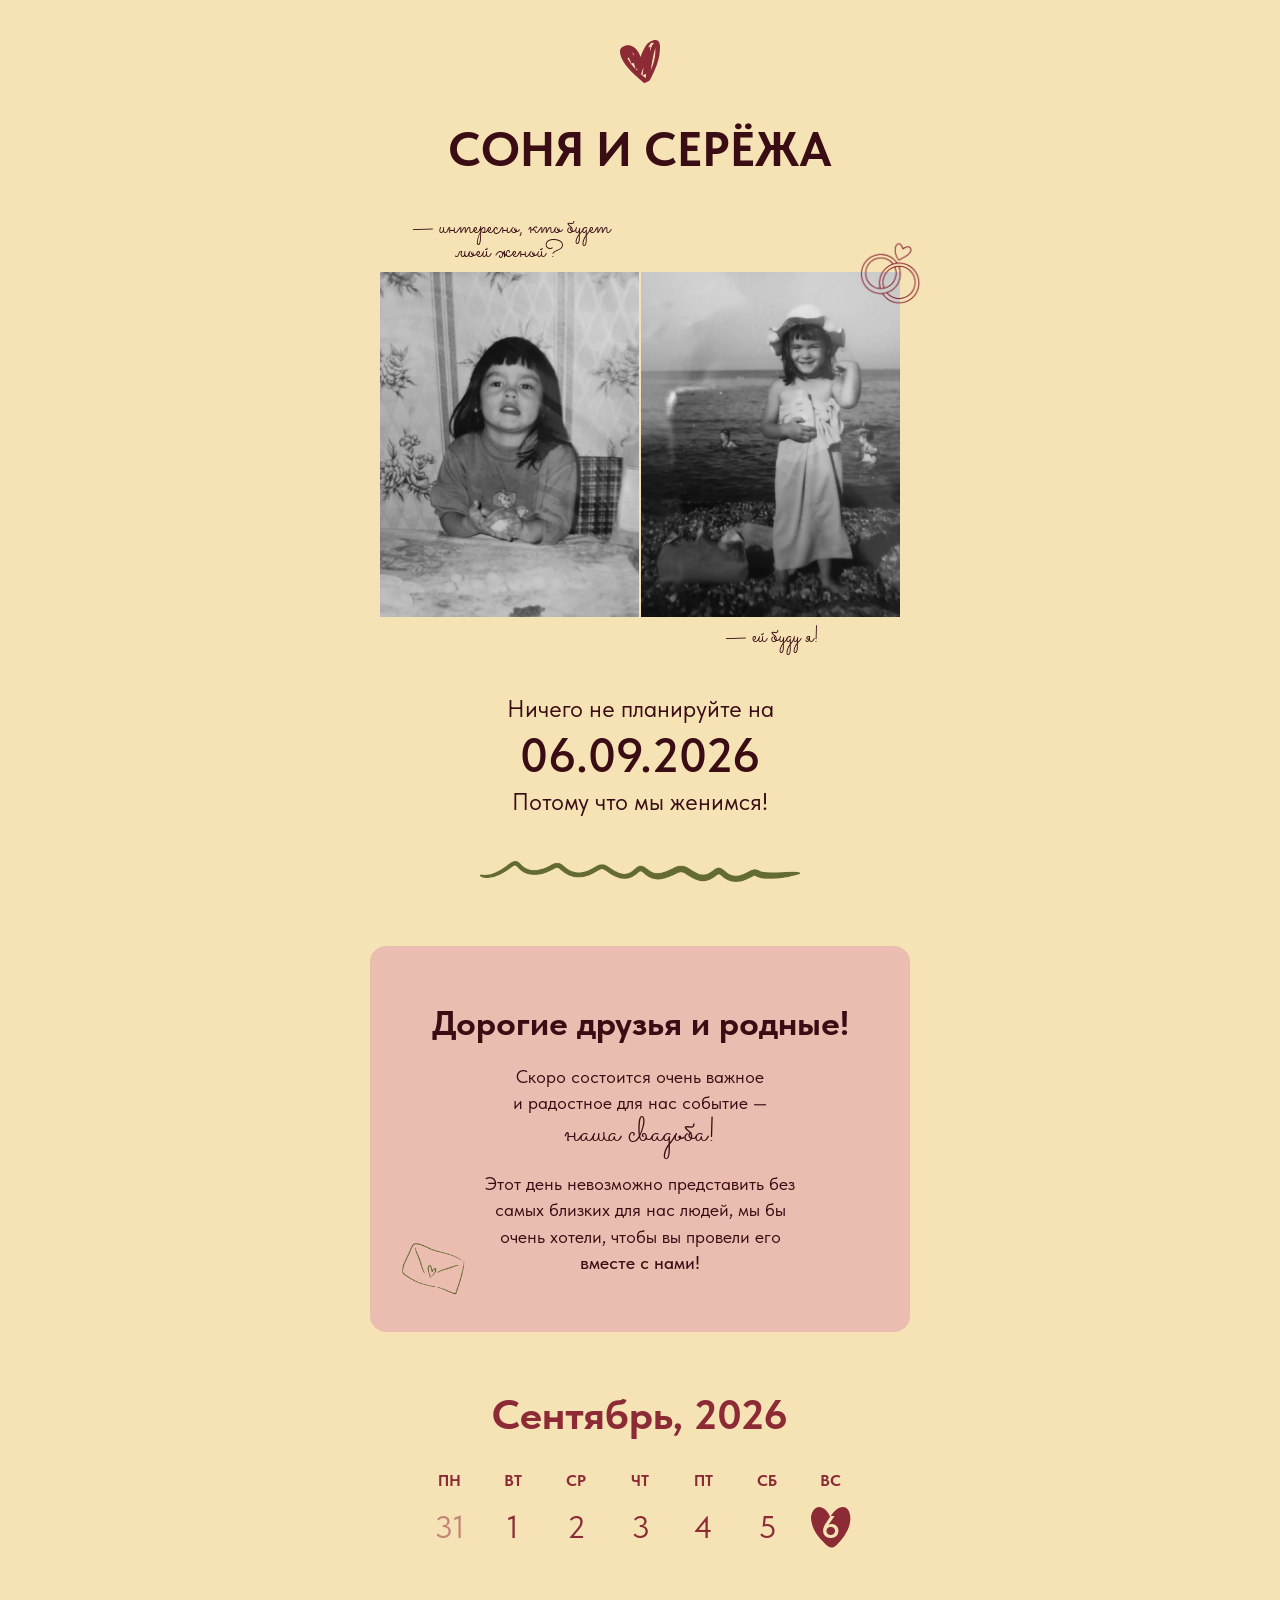
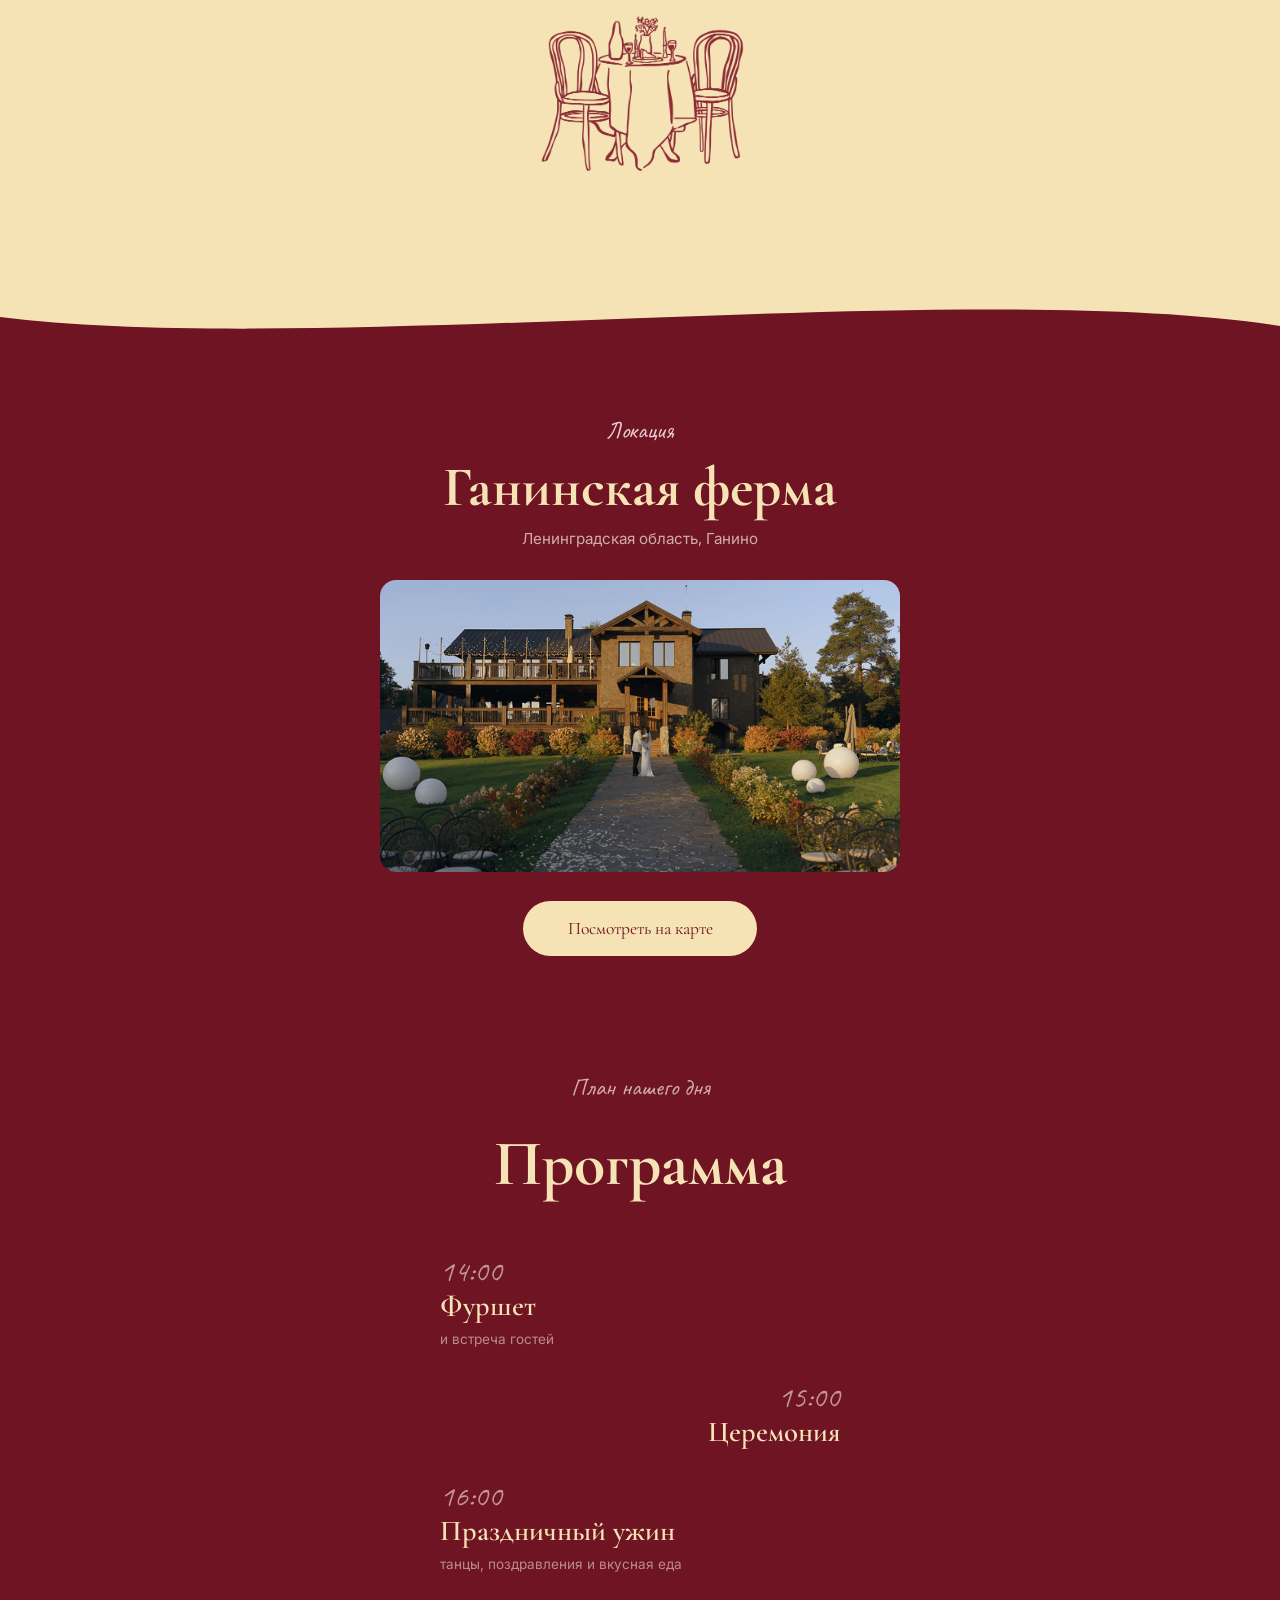
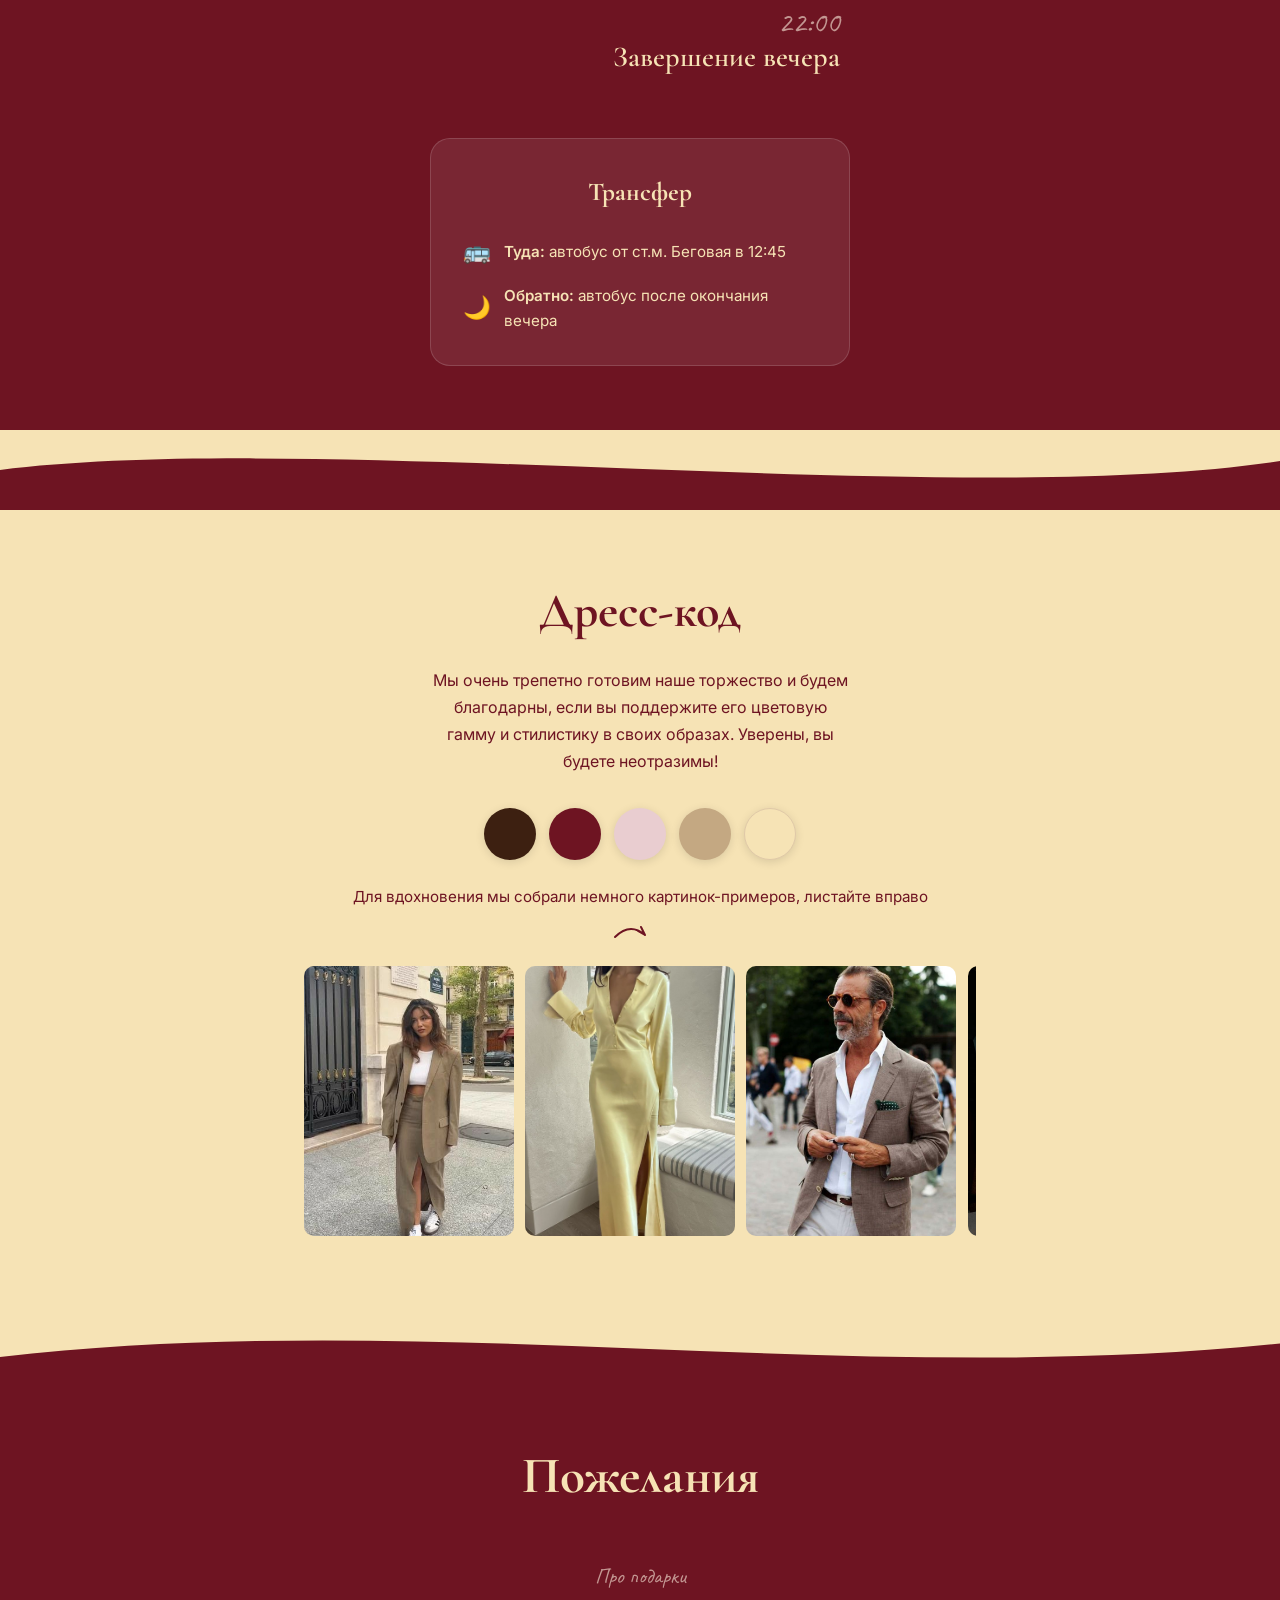
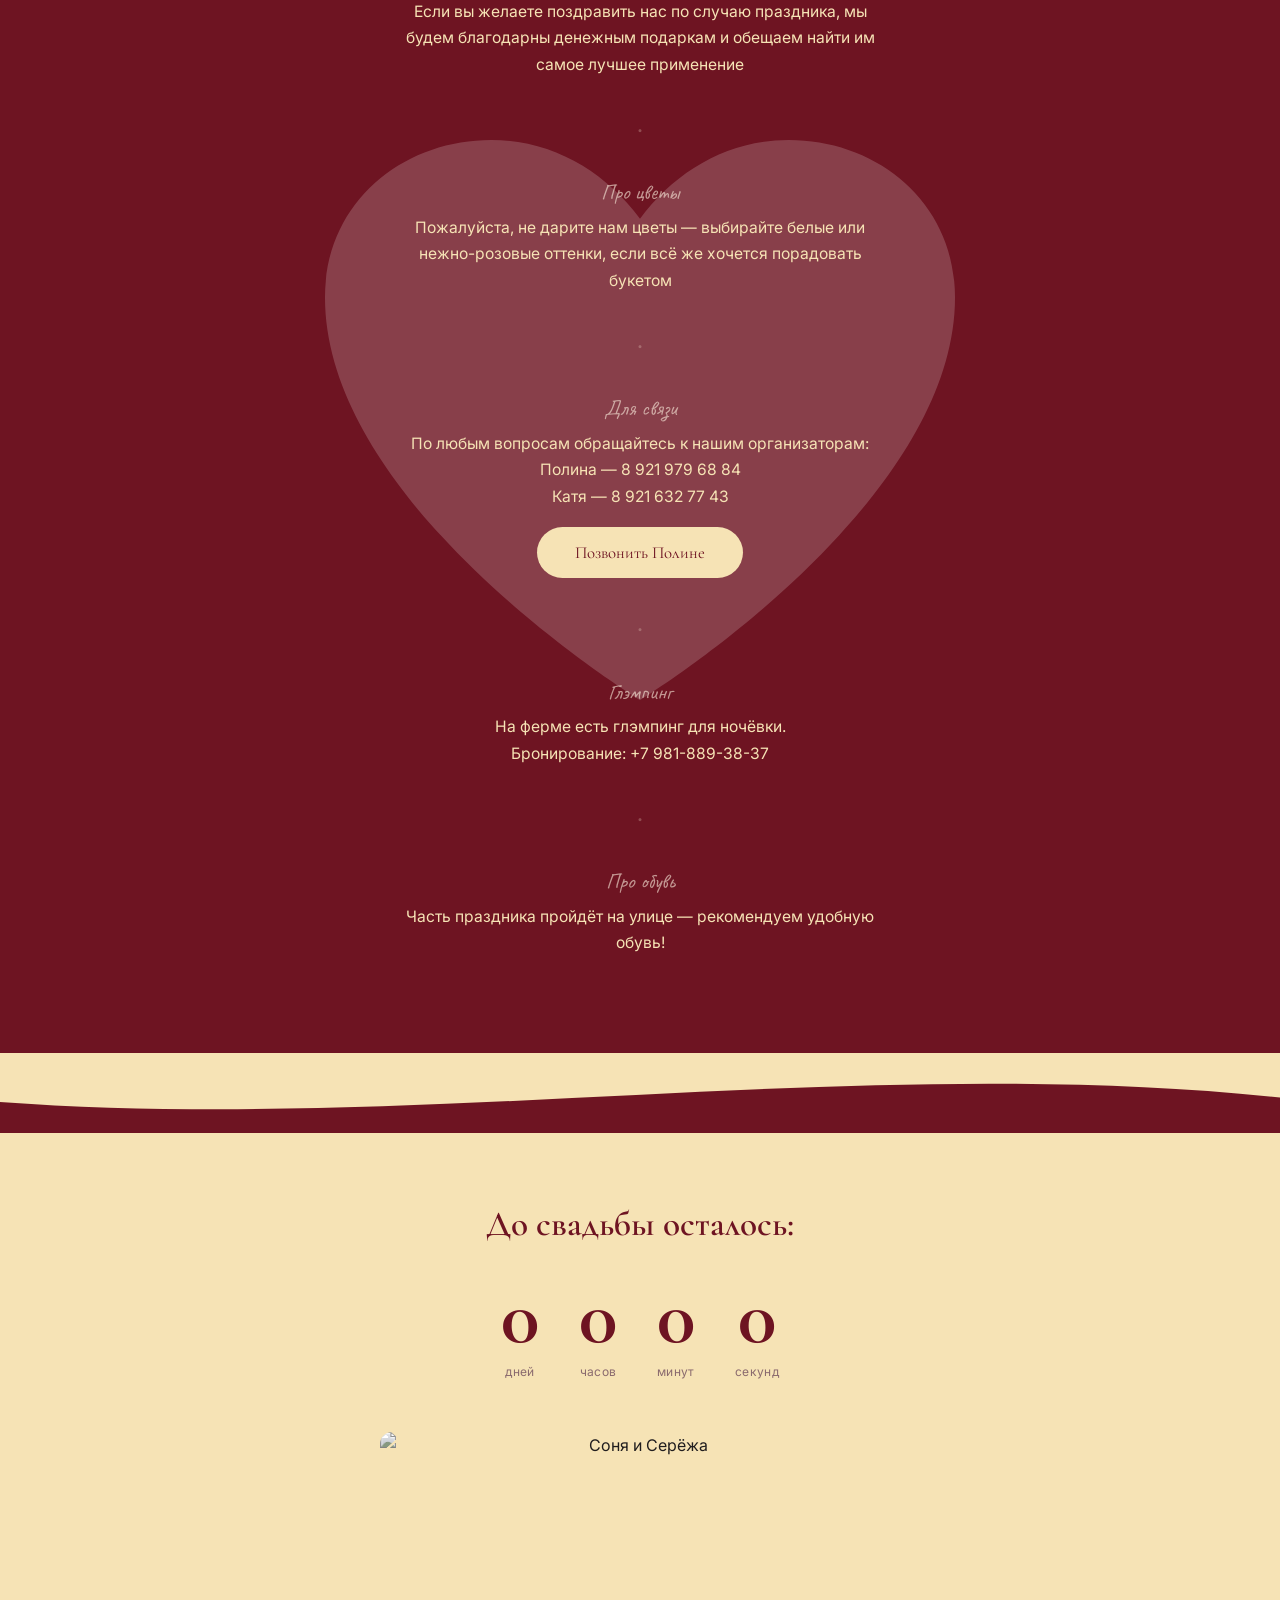
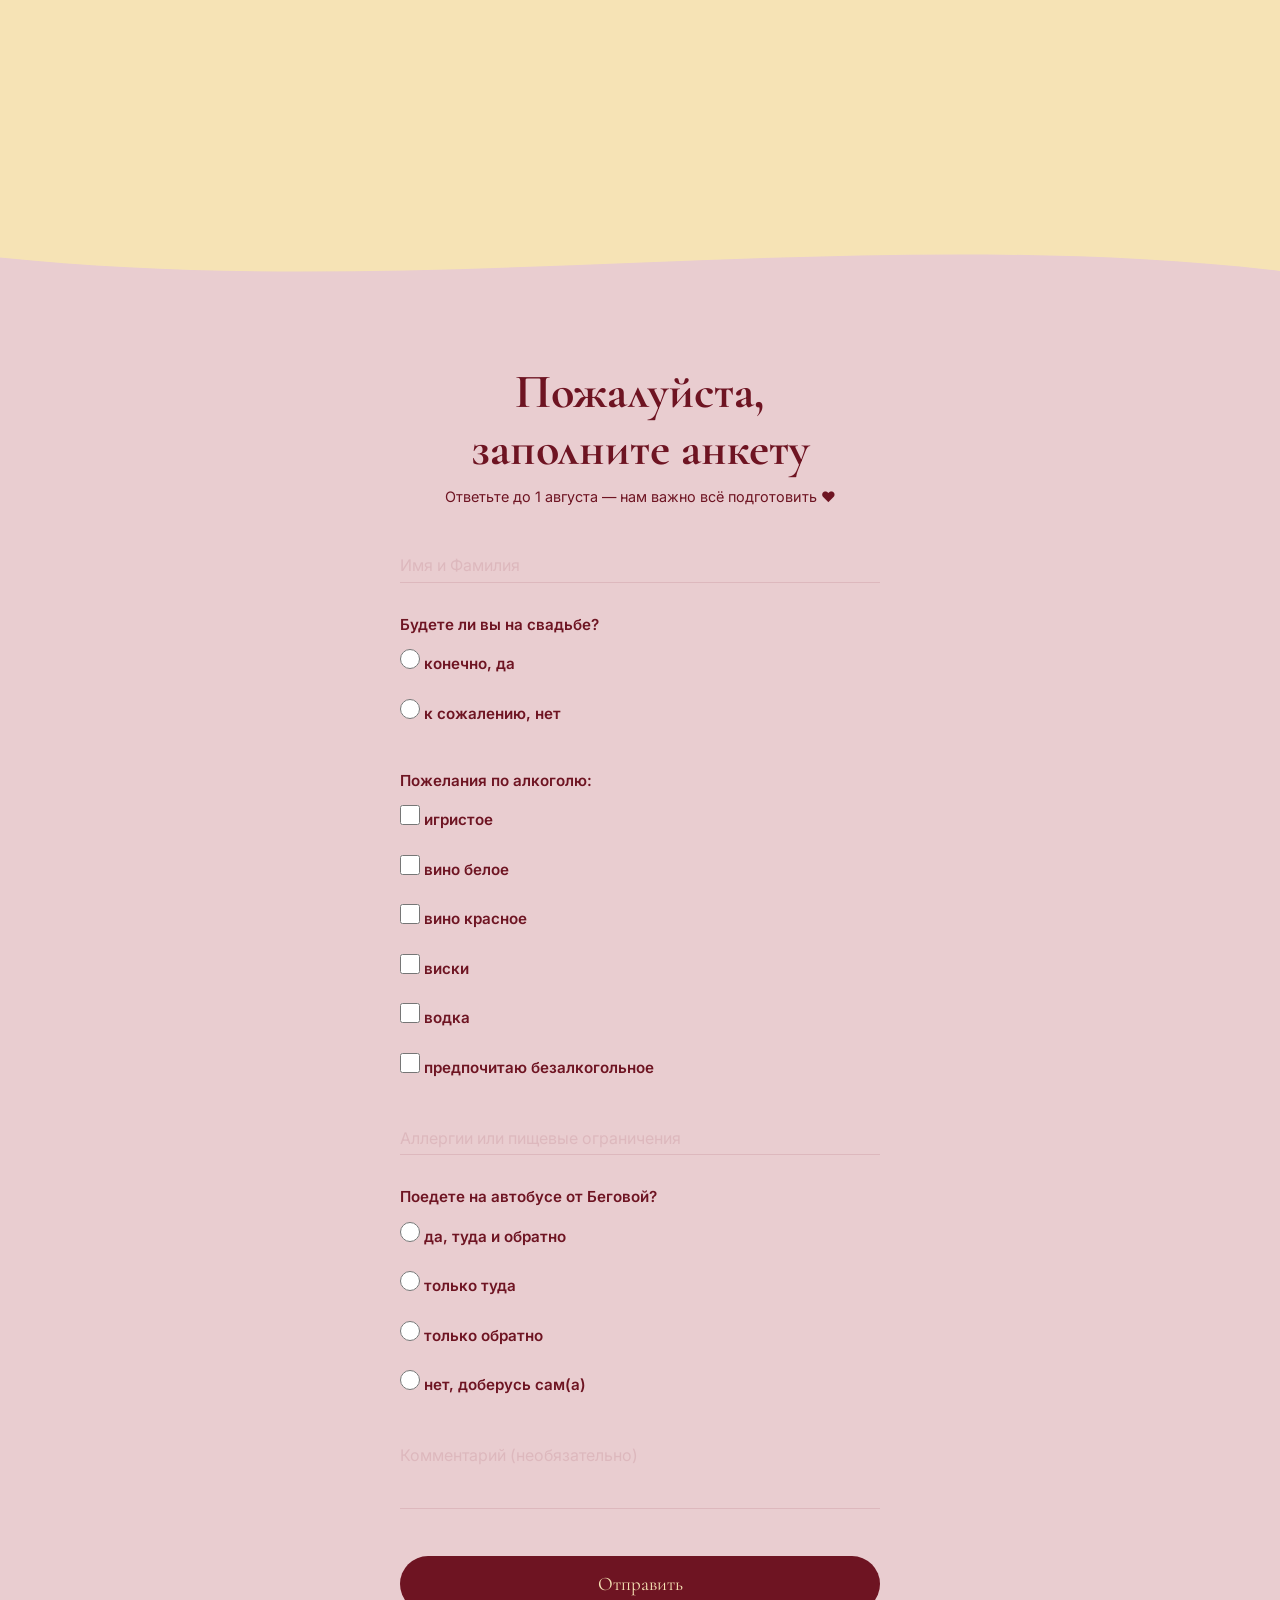
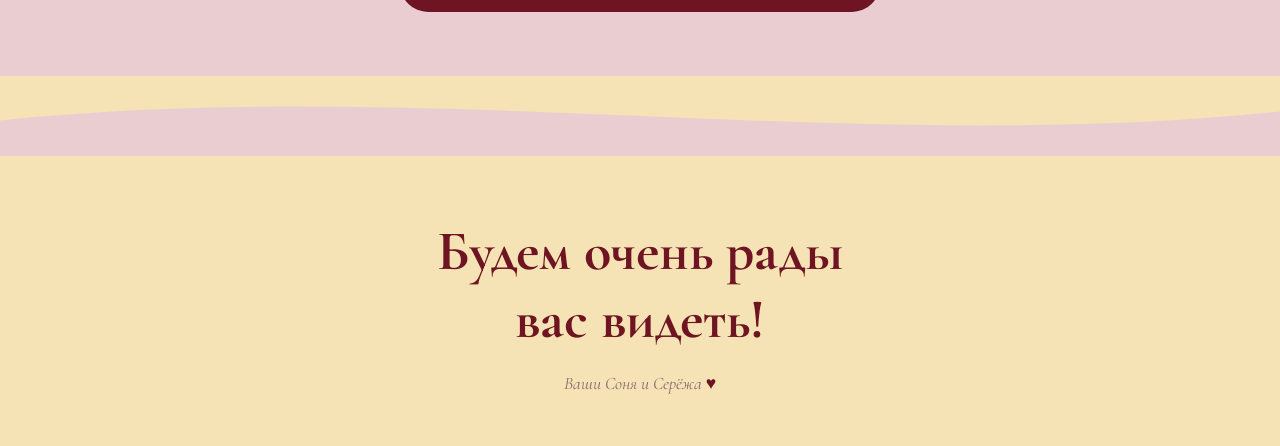
==== commit 57f87183: "fix hero greeting and calendar" ====
--- a/index.html
+++ b/index.html
@@ -14,15 +14,26 @@
 
   <!-- ===== HERO ===== -->
   <section id="hero">
-    <span class="hero-heart-icon">♥</span>
-
-    <h1 class="hero-names">
-      СОНЯ<br>И СЕРЁЖА
-    </h1>
-
-    <div class="hero-photos reveal">
-      <img class="hero-photo" src="assets/couple/IMG_0752.jpg"  alt="Соня и Серёжа" loading="eager" />
-      <img class="hero-photo" src="assets/couple/IMG_2241.jpg" alt="Соня и Серёжа" loading="eager" />
+
+    <img class="hero-heart-icon" src="assets/icons/top_heart.svg" alt="" aria-hidden="true" />
+
+    <h1 class="hero-names">СОНЯ И СЕРЁЖА</h1>
+
+    <div class="hero-photos-wrapper reveal">
+      <div class="hero-photos-row">
+        <p class="hero-caption-top">— интересно, кто будет<br>моей женой?</p>
+
+        <div class="hero-photo-wrap hero-photo-wrap--left">
+          <img class="hero-photo" src="assets/couple/main_left.jpg" alt="Серёжа в детстве" loading="eager" />
+        </div>
+
+        <div class="hero-photo-wrap hero-photo-wrap--right">
+          <img class="hero-rings-icon" src="assets/icons/rings_on_right_corner.png" alt="" aria-hidden="true" />
+          <img class="hero-photo" src="assets/couple/main_right.jpg" alt="Соня в детстве" loading="eager" />
+        </div>
+
+        <p class="hero-caption-bottom">— ей буду я!</p>
+      </div>
     </div>
 
     <div class="hero-date-block reveal">
@@ -31,21 +42,29 @@
       <p class="hero-post">Потому что мы женимся!</p>
     </div>
 
-    <!-- Wavy line decoration -->
-    <svg viewBox="0 0 400 60" fill="none" xmlns="http://www.w3.org/2000/svg" style="width:100%;max-width:480px;margin:0 auto;display:block;color:#6E1422;opacity:0.45;" aria-hidden="true">
-      <path d="M10 40 Q80 10 150 35 Q220 55 290 25 Q340 10 390 30" stroke="currentColor" stroke-width="2" fill="none" stroke-linecap="round"/>
-    </svg>
-  </section>
-
-  <!-- Wave: cream → cream (greeting) -->
-  <section id="greeting" style="background:var(--cream);padding:3rem 1.5rem 4rem;">
+    <img class="hero-line" src="assets/icons/line_after_main_section.png" alt="" aria-hidden="true" />
+
+  </section>
+
+  <!-- ===== GREETING ===== -->
+  <section id="greeting">
     <div class="greeting-card reveal">
-      <h2 class="greeting-name" id="greeting-text">Дорогие друзья и родные</h2>
+      <img class="greeting-letter" src="assets/icons/letter_greeting.png" alt="" aria-hidden="true" />
+
+      <h2 class="greeting-name" id="greeting-text">Дорогие друзья и родные!</h2>
+
+      <p class="greeting-intro">
+        Скоро состоится очень важное<br>
+        и радостное для нас событие —
+      </p>
+
+      <p class="greeting-accent">наша свадьба!</p>
+
       <p class="greeting-body">
-        Скоро состоится очень важное и радостное для нас событие —
-        <em>наша свадьба!</em><br><br>
-        Этот день невозможно представить без самых близких для нас людей,
-        мы бы очень хотели, чтобы вы провели его <strong>вместе с нами!</strong>
+        Этот день невозможно представить без<br>
+        самых близких для нас людей, мы бы<br>
+        очень хотели, чтобы вы провели его<br>
+        <span class="greeting-closer">вместе с нами!</span>
       </p>
     </div>
   </section>
@@ -55,43 +74,38 @@
     <div class="container">
       <h2 class="cal-month reveal">Сентябрь, 2026</h2>
 
-      <!-- Week containing Sep 6 (Sun): Mon Aug 31 → Sun Sep 6 -->
+      <!-- Two-row grid: row 1 = day names, row 2 = numbers -->
       <div class="cal-week reveal">
-        <div class="cal-day">
-          <span class="cal-day-name">Пн</span>
-          <span class="cal-day-num">31</span>
-        </div>
-        <div class="cal-day">
-          <span class="cal-day-name">Вт</span>
-          <span class="cal-day-num">1</span>
-        </div>
-        <div class="cal-day">
-          <span class="cal-day-name">Ср</span>
-          <span class="cal-day-num">2</span>
-        </div>
-        <div class="cal-day">
-          <span class="cal-day-name">Чт</span>
-          <span class="cal-day-num">3</span>
-        </div>
-        <div class="cal-day">
-          <span class="cal-day-name">Пт</span>
-          <span class="cal-day-num">4</span>
-        </div>
-        <div class="cal-day weekend">
-          <span class="cal-day-name">Сб</span>
-          <span class="cal-day-num">5</span>
-        </div>
-        <!-- Wedding day: Sunday Sep 6 -->
-        <div class="cal-day wedding">
-          <span class="cal-day-name">Вс</span>
-          <div class="cal-heart-bg">
-            <svg class="cal-heart-svg" viewBox="0 0 80 72" fill="none" xmlns="http://www.w3.org/2000/svg" aria-hidden="true">
-              <path d="M40 66 C40 66 6 44 6 22 C6 11 14 4 24 4 C31 4 37 8 40 14 C43 8 49 4 56 4 C66 4 74 11 74 22 C74 44 40 66 40 66Z" fill="#6E1422"/>
-            </svg>
-            <span class="cal-heart-num">6</span>
-          </div>
-        </div>
-      </div>
+        <!-- Day names row -->
+        <span class="cal-day-name">Пн</span>
+        <span class="cal-day-name">Вт</span>
+        <span class="cal-day-name">Ср</span>
+        <span class="cal-day-name">Чт</span>
+        <span class="cal-day-name">Пт</span>
+        <span class="cal-day-name">Сб</span>
+        <span class="cal-day-name wedding">Вс</span>
+
+        <!-- Numbers row -->
+        <span class="cal-day-num cal-other-month">31</span>
+        <span class="cal-day-num">1</span>
+        <span class="cal-day-num">2</span>
+        <span class="cal-day-num">3</span>
+        <span class="cal-day-num">4</span>
+        <span class="cal-day-num">5</span>
+
+        <!-- Wedding day with heart -->
+        <div class="cal-heart-bg">
+          <img class="cal-heart-svg" src="assets/icons/calendar_heart.svg" alt="" aria-hidden="true" />
+          <span class="cal-heart-num">6</span>
+        </div>
+      </div>
+
+      <img
+        class="cal-bottom-icon reveal"
+        src="assets/icons/icon_on_bottom_calendar.png"
+        alt=""
+        aria-hidden="true"
+      />
     </div>
   </section>
 
@@ -184,7 +198,7 @@
   <!-- Wave bordeaux → cream -->
   <div class="wave" aria-hidden="true" style="background:#6E1422;">
     <svg viewBox="0 0 1440 90" preserveAspectRatio="none" xmlns="http://www.w3.org/2000/svg">
-      <path d="M0,45 C360,0 1080,90 1440,35 L1440,0 L0,0 Z" fill="#FBEFDD"/>
+      <path d="M0,45 C360,0 1080,90 1440,35 L1440,0 L0,0 Z" fill="#F6E3B5"/>
     </svg>
   </div>
 
@@ -203,7 +217,7 @@
         <div class="swatch" style="background:#6E1422;"></div>
         <div class="swatch" style="background:#E9CDD0;"></div>
         <div class="swatch" style="background:#C4A882;"></div>
-        <div class="swatch" style="background:#FBEFDD; border:1.5px solid #e0c9a8;"></div>
+        <div class="swatch" style="background:#F6E3B5; border:1.5px solid #e0c9a8;"></div>
       </div>
 
       <p class="dresscode-hint reveal">Для вдохновения мы собрали немного картинок-примеров, листайте вправо</p>
@@ -299,7 +313,7 @@
   <!-- Wave bordeaux → cream -->
   <div class="wave" aria-hidden="true" style="background:#6E1422;">
     <svg viewBox="0 0 1440 90" preserveAspectRatio="none" xmlns="http://www.w3.org/2000/svg">
-      <path d="M0,55 C480,90 960,0 1440,50 L1440,0 L0,0 Z" fill="#FBEFDD"/>
+      <path d="M0,55 C480,90 960,0 1440,50 L1440,0 L0,0 Z" fill="#F6E3B5"/>
     </svg>
   </div>
 
@@ -459,7 +473,7 @@
   <!-- Wave rose → cream -->
   <div class="wave" aria-hidden="true" style="background:var(--rose);">
     <svg viewBox="0 0 1440 90" preserveAspectRatio="none" xmlns="http://www.w3.org/2000/svg">
-      <path d="M0,50 C480,0 960,90 1440,40 L1440,0 L0,0 Z" fill="#FBEFDD"/>
+      <path d="M0,50 C480,0 960,90 1440,40 L1440,0 L0,0 Z" fill="#F6E3B5"/>
     </svg>
   </div>
 
--- a/styles.css
+++ b/styles.css
@@ -1,13 +1,32 @@
+/* ===== FONTS ===== */
+@font-face {
+  font-family: 'TildaSans';
+  src: url('assets/fonts/TildaSans-VF.woff2') format('woff2');
+  font-weight: 100 900;
+  font-style: normal;
+  font-display: swap;
+}
+
+@font-face {
+  font-family: 'Sacramento';
+  src: url('assets/fonts/Sacramento.woff2') format('woff2'),
+       url('assets/fonts/Sacramento.ttf') format('truetype');
+  font-weight: 400;
+  font-style: normal;
+  font-display: swap;
+}
+
 /* ===== RESET & BASE ===== */
 *, *::before, *::after { box-sizing: border-box; margin: 0; padding: 0; }
 
 :root {
   --bordeaux: #6E1422;
   --bordeaux-dark: #4a0d17;
-  --cream: #FBEFDD;
-  --cream-dark: #f5e3c8;
+  --cream: #F6E3B5;
+  --cream-dark: #efd89e;
   --rose: #E9CDD0;
   --rose-mid: #ddb8bd;
+  --pink: #EBBDB1;
   --text: #2a1a1e;
   --text-muted: #8a6a6e;
   --white: #fff;
@@ -15,6 +34,10 @@
   --font-serif: 'Cormorant Garamond', serif;
   --font-hand: 'Caveat', cursive;
   --font-body: 'Inter', sans-serif;
+  --font-tilda: 'TildaSans', 'Inter', sans-serif;
+  --font-sacramento: 'Sacramento', cursive;
+
+  --dark: #3A0D14;
 }
 
 html { scroll-behavior: smooth; }
@@ -82,188 +105,282 @@
 #hero {
   background: var(--cream);
   text-align: center;
-  padding: 3rem 1.5rem 0;
+  padding: 2.5rem 1.5rem 0;
+  color: var(--dark);
 }
 
 .hero-heart-icon {
-  font-size: 1.6rem;
-  color: var(--bordeaux);
-  display: block;
-  margin: 0 auto 0.8rem;
-  animation: heartbeat 1.8s ease-in-out infinite;
+  display: block;
+  width: clamp(26px, 5vw, 40px);
+  margin: 0 auto 2.5rem;
 }
 
 .hero-names {
-  font-family: var(--font-serif);
-  font-size: clamp(3.5rem, 13vw, 6.5rem);
-  font-weight: 700;
-  color: var(--bordeaux);
-  letter-spacing: 0.04em;
-  line-height: 1.05;
-  margin-bottom: 0.5rem;
-}
-
-.hero-photos {
+  font-family: var(--font-tilda);
+  font-size: clamp(1.8rem, 7vw, 3rem);
+  font-weight: 700;
+  color: var(--dark);
+  line-height: 1.1;
+  margin-bottom: 2.5rem;
+  text-transform: uppercase;
+}
+
+/* Photos grid with captions */
+.hero-photos-wrapper {
+  max-width: 520px;
+  margin: 0 auto 2.5rem;
+}
+
+.hero-caption-top {
+  font-family: var(--font-sacramento);
+  font-size: clamp(1.1rem, 4vw, 1.5rem);
+  color: var(--dark);
+  text-align: center;
+  grid-column: 1;
+  grid-row: 1;
+  line-height: 1;
+}
+
+.hero-photos-row {
   display: grid;
   grid-template-columns: 1fr 1fr;
-  gap: 0.5rem;
-  margin: 1.6rem auto;
-  max-width: 480px;
+  column-gap: 2px;
+  row-gap: 0.5rem;
+}
+
+.hero-photo-wrap--left {
+  grid-column: 1;
+  grid-row: 2;
+}
+
+.hero-photo-wrap--right {
+  grid-column: 2;
+  grid-row: 2;
+}
+
+.hero-photo-wrap {
+  position: relative;
 }
 
 .hero-photo {
+  display: block;
   width: 100%;
   aspect-ratio: 3/4;
   object-fit: cover;
   filter: grayscale(100%);
-  border-radius: 4px;
-}
-
-.hero-photo:first-child { border-radius: 4px 100px 4px 4px; }
-.hero-photo:last-child  { border-radius: 100px 4px 4px 4px; }
+  border-radius: 0;
+}
+
+.hero-rings-icon {
+  position: absolute;
+  top: -38px;
+  right: -22px;
+  width: clamp(44px, 11vw, 64px);
+  z-index: 2;
+}
+
+.hero-caption-bottom {
+  font-family: var(--font-sacramento);
+  font-size: clamp(1.1rem, 4vw, 1.5rem);
+  color: var(--dark);
+  text-align: center;
+  grid-column: 2;
+  grid-row: 3;
+  line-height: 1;
+}
 
 .hero-date-block {
   padding: 0 1rem 2.5rem;
 }
 
 .hero-pre {
-  font-family: var(--font-serif);
-  font-size: clamp(1rem, 3vw, 1.2rem);
-  color: var(--text-muted);
-  font-style: italic;
+  font-family: var(--font-tilda);
+  font-size: clamp(1rem, 3vw, 1.5rem);
+  font-weight: 400;
+  color: var(--dark);
 }
 
 .hero-date {
-  font-family: var(--font-serif);
-  font-size: clamp(3rem, 12vw, 5.5rem);
-  font-weight: 700;
-  color: var(--bordeaux);
+  font-family: var(--font-tilda);
+  font-size: clamp(2rem, 7vw, 3rem);
+  font-weight: 600;
+  color: var(--dark);
   line-height: 1.1;
 }
 
 .hero-post {
-  font-family: var(--font-serif);
-  font-size: clamp(1rem, 3vw, 1.25rem);
-  color: var(--bordeaux);
-  font-style: italic;
+  font-family: var(--font-tilda);
+  font-size: clamp(1rem, 3vw, 1.5rem);
+  font-weight: 400;
+  color: var(--dark);
+}
+
+.hero-line {
+  display: block;
+  width: clamp(180px, 55vw, 320px);
+  margin: 0 auto;
 }
 
 /* ===== GREETING ===== */
 #greeting {
   background: var(--cream);
-  padding: 3rem 1.5rem 4rem;
+  padding: 4rem 1.5rem 0rem;
 }
 
 .greeting-card {
-  background: var(--rose);
-  border-radius: 20px;
-  padding: 2.5rem 2rem;
+  position: relative;
+  background: var(--pink);
+  border-radius: 16px;
+  padding: 3.5rem 2rem 3.5rem;
   text-align: center;
   max-width: 540px;
   margin: 0 auto;
+  overflow: hidden;
+}
+
+.greeting-letter {
+  position: absolute;
+  bottom: 1.5rem;
+  left: 2rem;
+  width: clamp(40px, 24vw, 64px);
+  pointer-events: none;
 }
 
 .greeting-name {
-  font-family: var(--font-serif);
-  font-size: clamp(2rem, 7vw, 3rem);
-  color: var(--bordeaux);
-  font-weight: 700;
-  margin-bottom: 1rem;
+  font-family: var(--font-tilda);
+  font-size: clamp(1.6rem, 5.5vw, 2.2rem);
+  font-weight: 700;
+  color: var(--dark);
+  margin-bottom: 1.2rem;
   line-height: 1.2;
 }
 
+.greeting-intro {
+  font-family: var(--font-tilda);
+  font-size: clamp(0.95rem, 3vw, 1.1rem);
+  font-weight: 400;
+  color: var(--dark);
+  line-height: 1.5;
+}
+
+.greeting-accent {
+  font-family: var(--font-sacramento);
+  font-size: clamp(1.6rem, 5vw, 2.2rem);
+  color: var(--dark);
+  line-height: 1;
+  margin-bottom: 1.2rem;
+}
+
 .greeting-body {
-  font-size: 1rem;
-  color: var(--bordeaux);
-  line-height: 1.7;
-}
-
-.greeting-body em {
-  font-family: var(--font-hand);
-  font-style: normal;
-  font-size: 1.3em;
-}
-
-.greeting-body strong { font-weight: 700; }
+  font-family: var(--font-tilda);
+  font-size: clamp(0.95rem, 3vw, 1.1rem);
+  font-weight: 400;
+  color: var(--dark);
+  line-height: 1.5;
+}
+
+.greeting-closer {
+  font-weight: 500;
+}
 
 /* ===== CALENDAR ===== */
 #calendar {
   background: var(--cream);
-  padding: 4rem 1.5rem;
-  text-align: center;
+  padding: 3rem 1.5rem;
+  text-align: center;
+  overflow: visible;
 }
 
 .cal-month {
-  font-family: var(--font-serif);
-  font-size: clamp(2rem, 7vw, 3rem);
-  color: var(--bordeaux);
-  margin-bottom: 2rem;
-}
-
+  font-family: var(--font-tilda);
+  font-size: clamp(1.6rem, 6vw, 2.6rem);
+  font-weight: 700;
+  color: #8C2B36;
+  margin-bottom: 1rem;
+}
+
+/* Grid: 7 columns, 2 rows — day names on top, numbers below */
 .cal-week {
-  display: flex;
+  --cal-col: clamp(36px, 9vw, 46px);
+  display: grid;
+  grid-template-columns: repeat(7, var(--cal-col));
+  column-gap: clamp(0.65rem, 3.5vw, 1.1rem);
+  row-gap: 0.25rem;
+  width: fit-content;
+  max-width: 100%;
+  margin: 0 auto;
+  align-items: center;
+}
+
+.cal-week > * {
+  overflow: visible;
+}
+
+/* Day name cells — all in row 1, perfectly aligned */
+.cal-day-name {
+  font-family: var(--font-tilda);
+  font-size: clamp(0.75rem, 2.5vw, 1rem);
+  font-weight: 700;
+  text-transform: uppercase;
+  color: #8C2B36;
+  display: flex;
+  align-items: center;
   justify-content: center;
-  gap: clamp(0.6rem, 3vw, 1.4rem);
+  height: 2rem;
+}
+
+.cal-day-name.wedding {
+  font-weight: 700;
+}
+
+.cal-other-month {
+  opacity: 0.5;
+}
+
+/* Number cells — all in row 2, perfectly aligned */
+.cal-day-num {
+  font-family: var(--font-tilda);
+  font-size: clamp(1.3rem, 4.5vw, 2rem);
+  font-weight: 400;
+  color: #8C2B36;
+  display: flex;
   align-items: center;
-}
-
-.cal-day {
-  display: flex;
-  flex-direction: column;
-  align-items: center;
-  gap: 0.35rem;
-}
-
-.cal-day-name {
-  font-size: 0.7rem;
-  font-weight: 600;
-  text-transform: uppercase;
-  letter-spacing: 0.08em;
-  color: var(--text-muted);
-}
-
-.cal-day-num {
-  font-family: var(--font-serif);
-  font-size: clamp(1.4rem, 5vw, 2.2rem);
-  color: var(--text);
-  font-weight: 400;
-  line-height: 1;
-  padding: 0.2rem 0;
-}
-
-.cal-day.weekend .cal-day-num { color: var(--bordeaux); }
-
-.cal-day.wedding .cal-day-num {
+  justify-content: center;
+  min-height: 2.5rem;
+}
+
+/* Wedding day heart cell — sits in row 2, col 7 */
+.cal-heart-bg {
+  display: grid;
+  place-items: center;
+  width: 100%;
+  aspect-ratio: 55 / 56;
+  overflow: visible;
+}
+
+.cal-heart-svg {
+  grid-area: 1 / 1;
+  width: 88%;
+  height: 88%;
+  object-fit: contain;
+  animation: heartbeat 1.8s ease-in-out infinite;
+}
+
+.cal-heart-num {
+  grid-area: 1 / 1;
   position: relative;
   z-index: 1;
-  color: var(--cream);
-  font-weight: 700;
-}
-
-.cal-heart-bg {
-  position: relative;
-  display: flex;
-  align-items: center;
-  justify-content: center;
-  width: clamp(44px, 12vw, 64px);
-  height: clamp(40px, 11vw, 60px);
-}
-
-.cal-heart-svg {
-  position: absolute;
-  inset: 0;
-  width: 100%;
-  height: 100%;
-  animation: heartbeat 1.8s ease-in-out infinite;
-}
-
-.cal-heart-num {
-  position: relative;
-  z-index: 1;
-  font-family: var(--font-serif);
-  font-size: clamp(1.4rem, 5vw, 2.2rem);
-  color: var(--cream);
-  font-weight: 700;
+  font-family: var(--font-tilda);
+  font-size: clamp(1.3rem, 4.5vw, 2rem);
+  font-weight: 600;
+  color: #F6E3B5;
+  line-height: 1;
+}
+
+.cal-bottom-icon {
+  display: block;
+  width: clamp(100px, 50vw, 220px);
+  margin: 0rem auto 0;
 }
 
 /* ===== WAVE → BORDEAUX ===== */
@@ -801,5 +918,6 @@
     align-items: center;
     text-align: center;
   }
-  .cal-week { gap: 0.4rem; }
-}
+  .cal-week { column-gap: 0.55rem; }
+}
+}
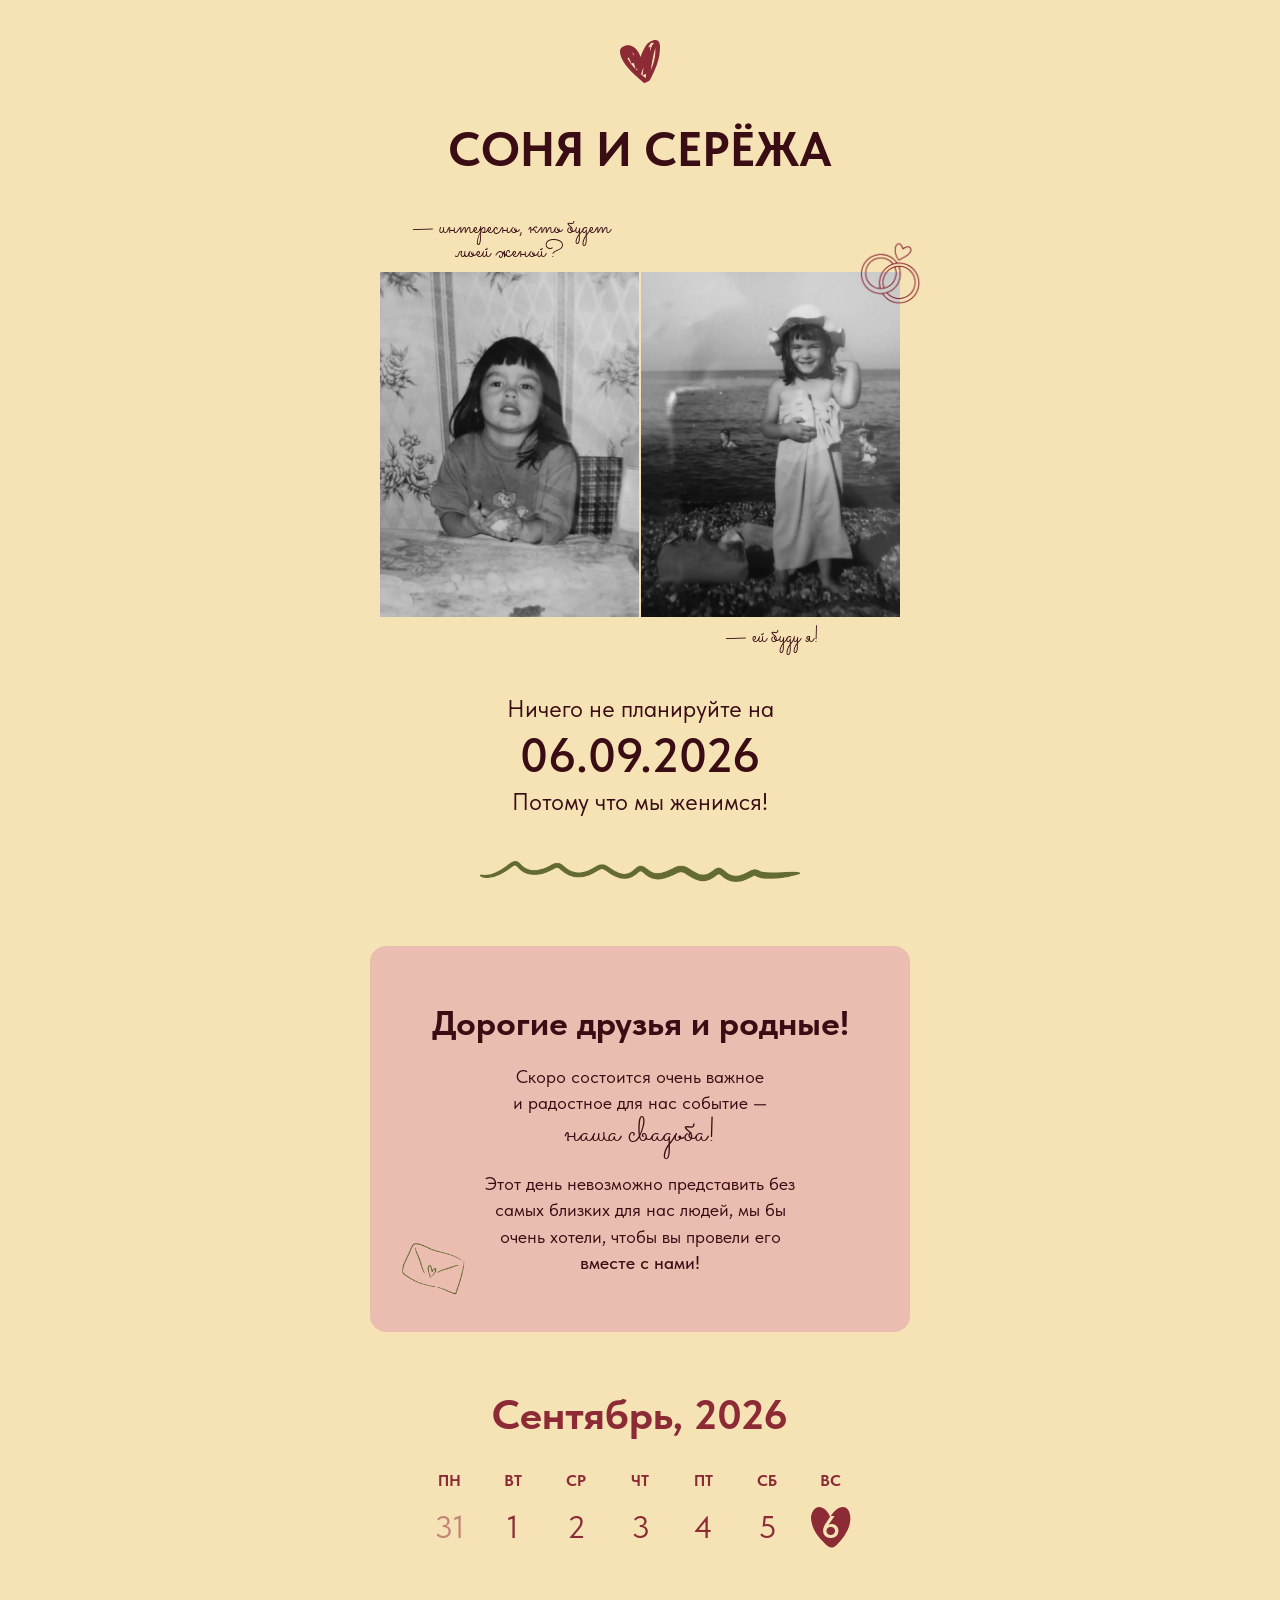
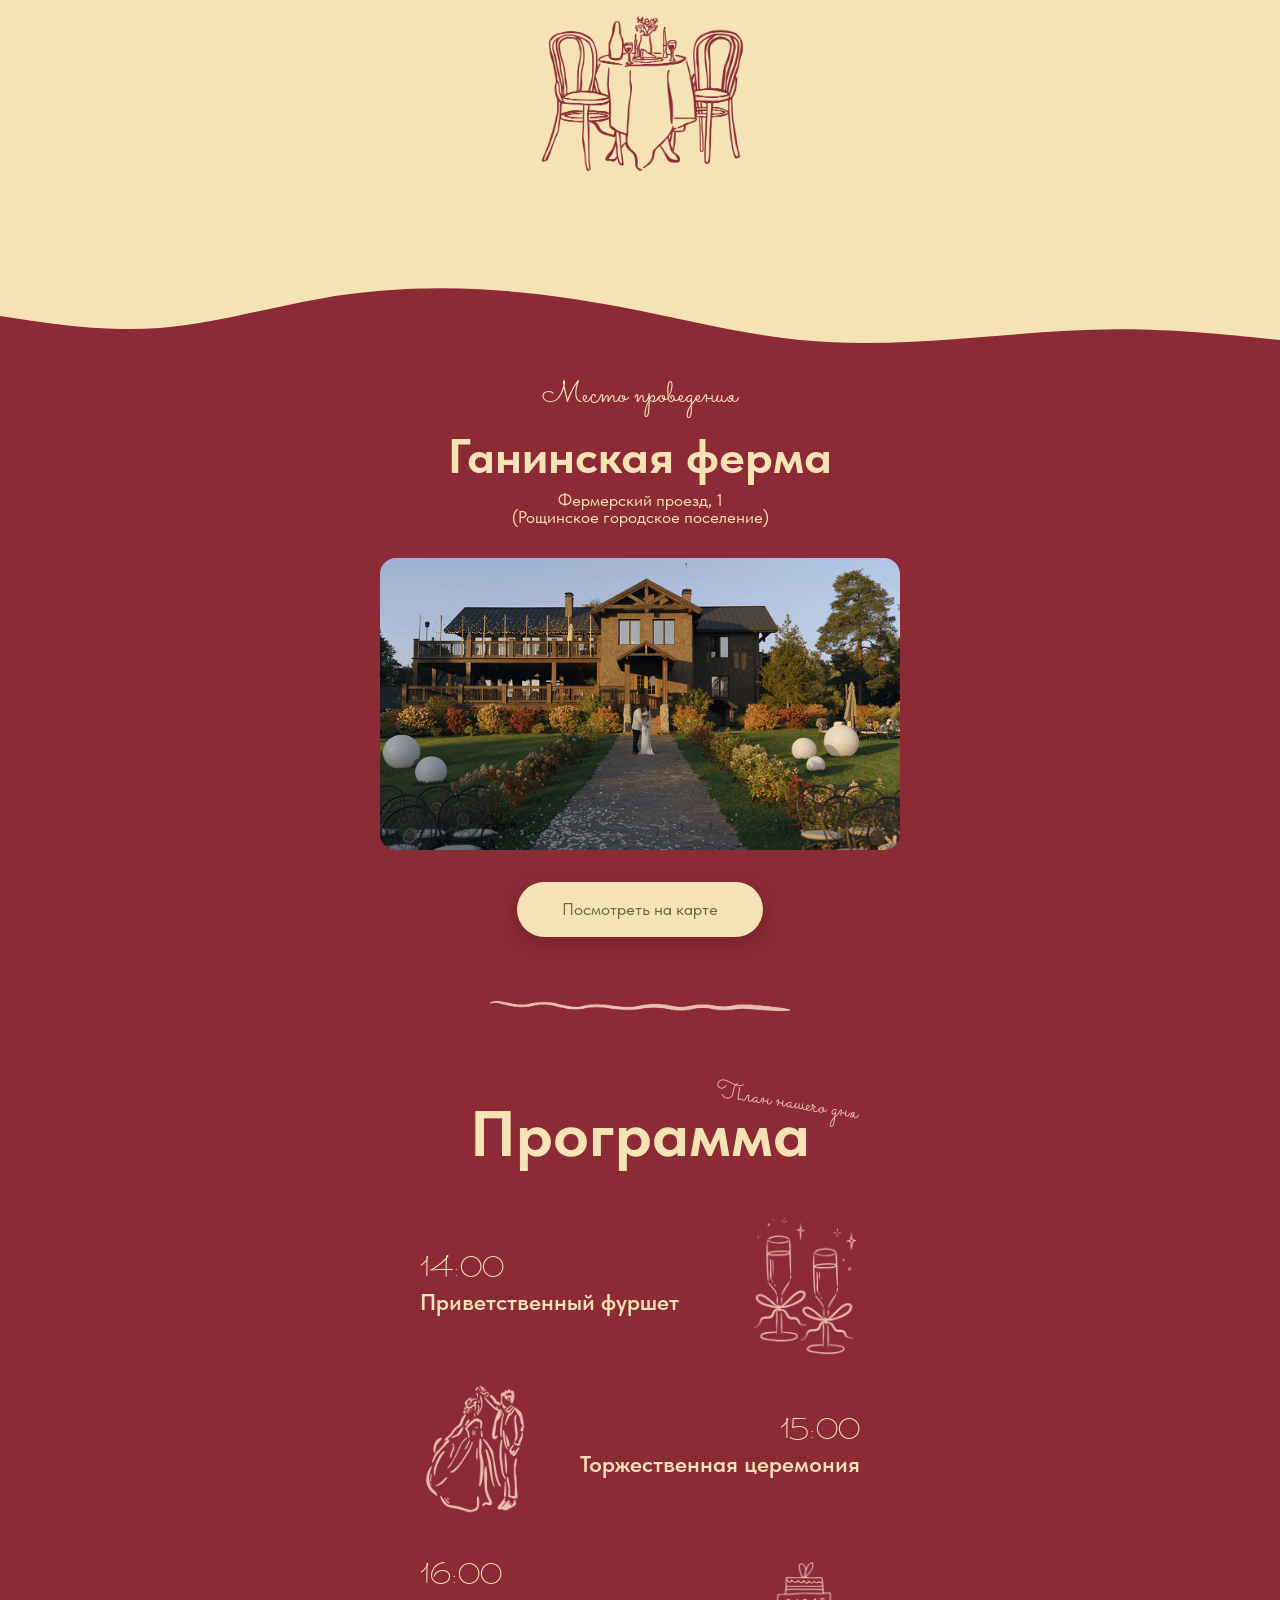
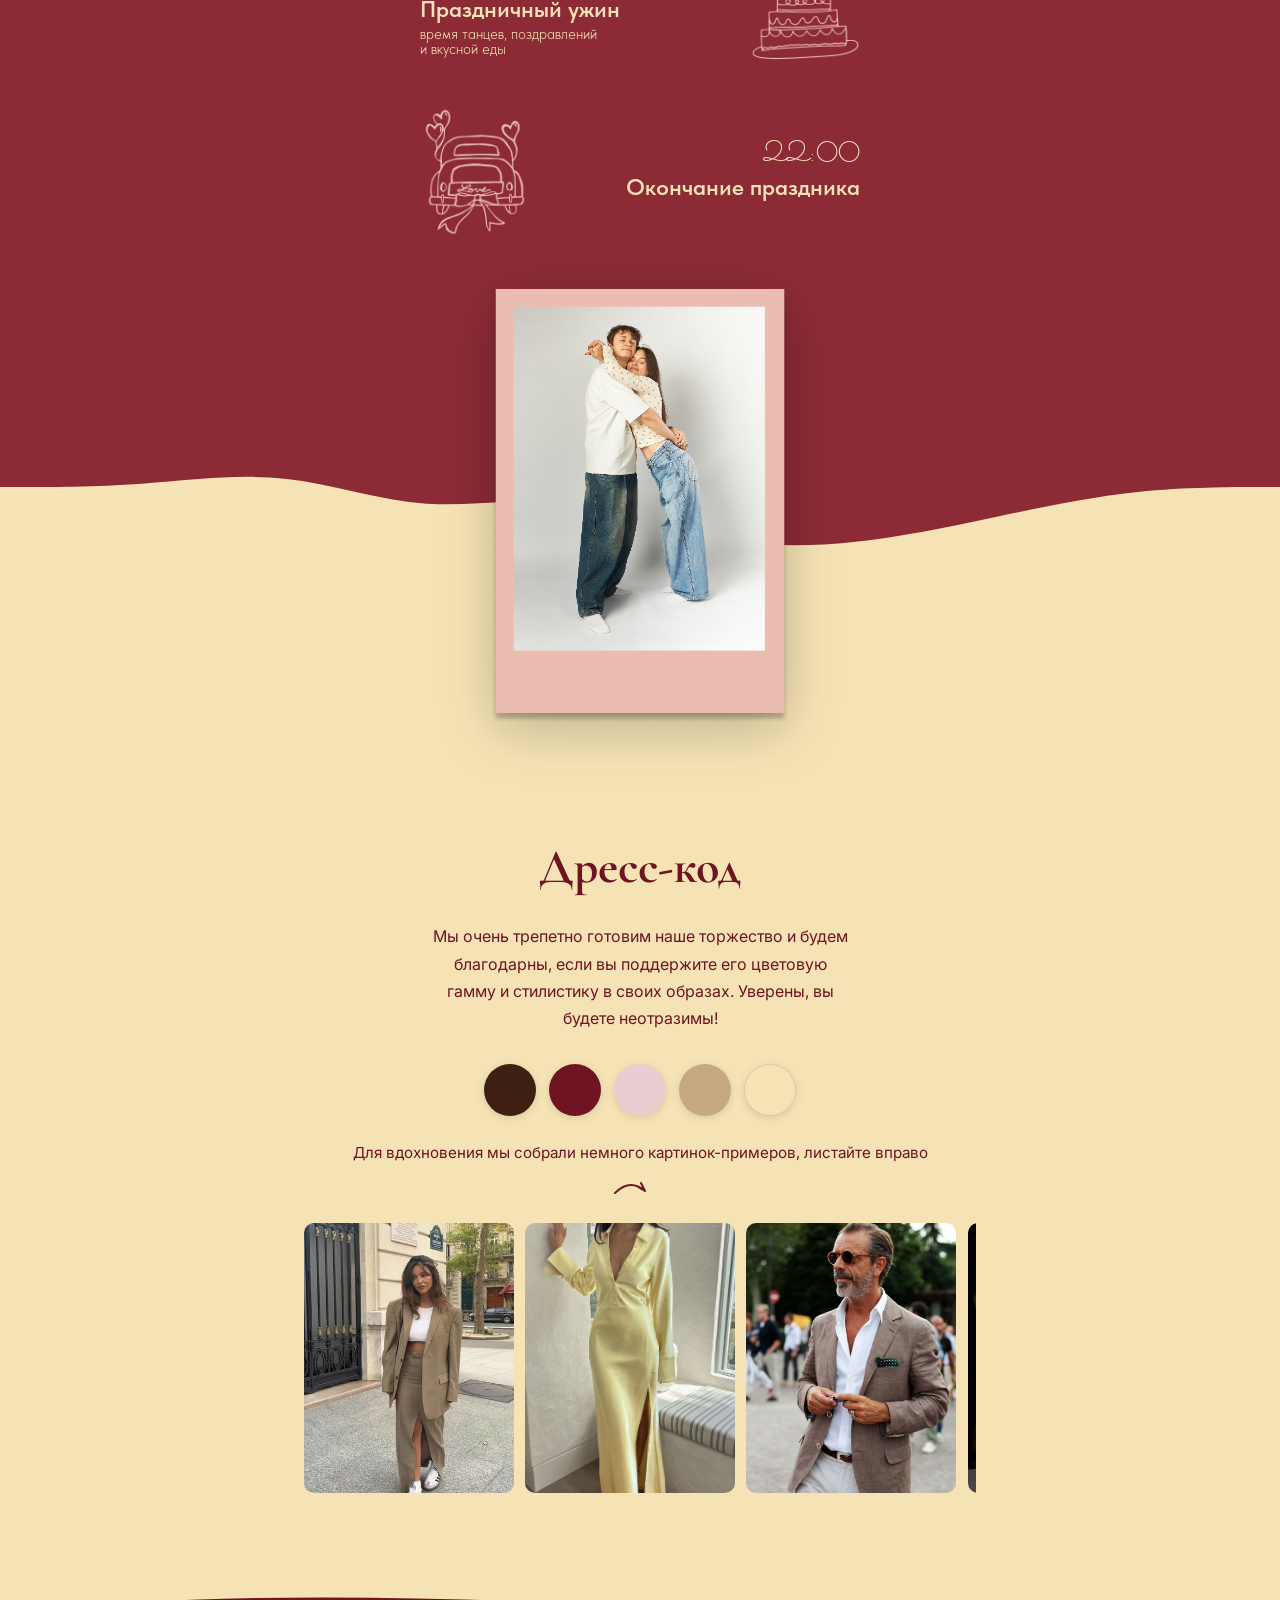
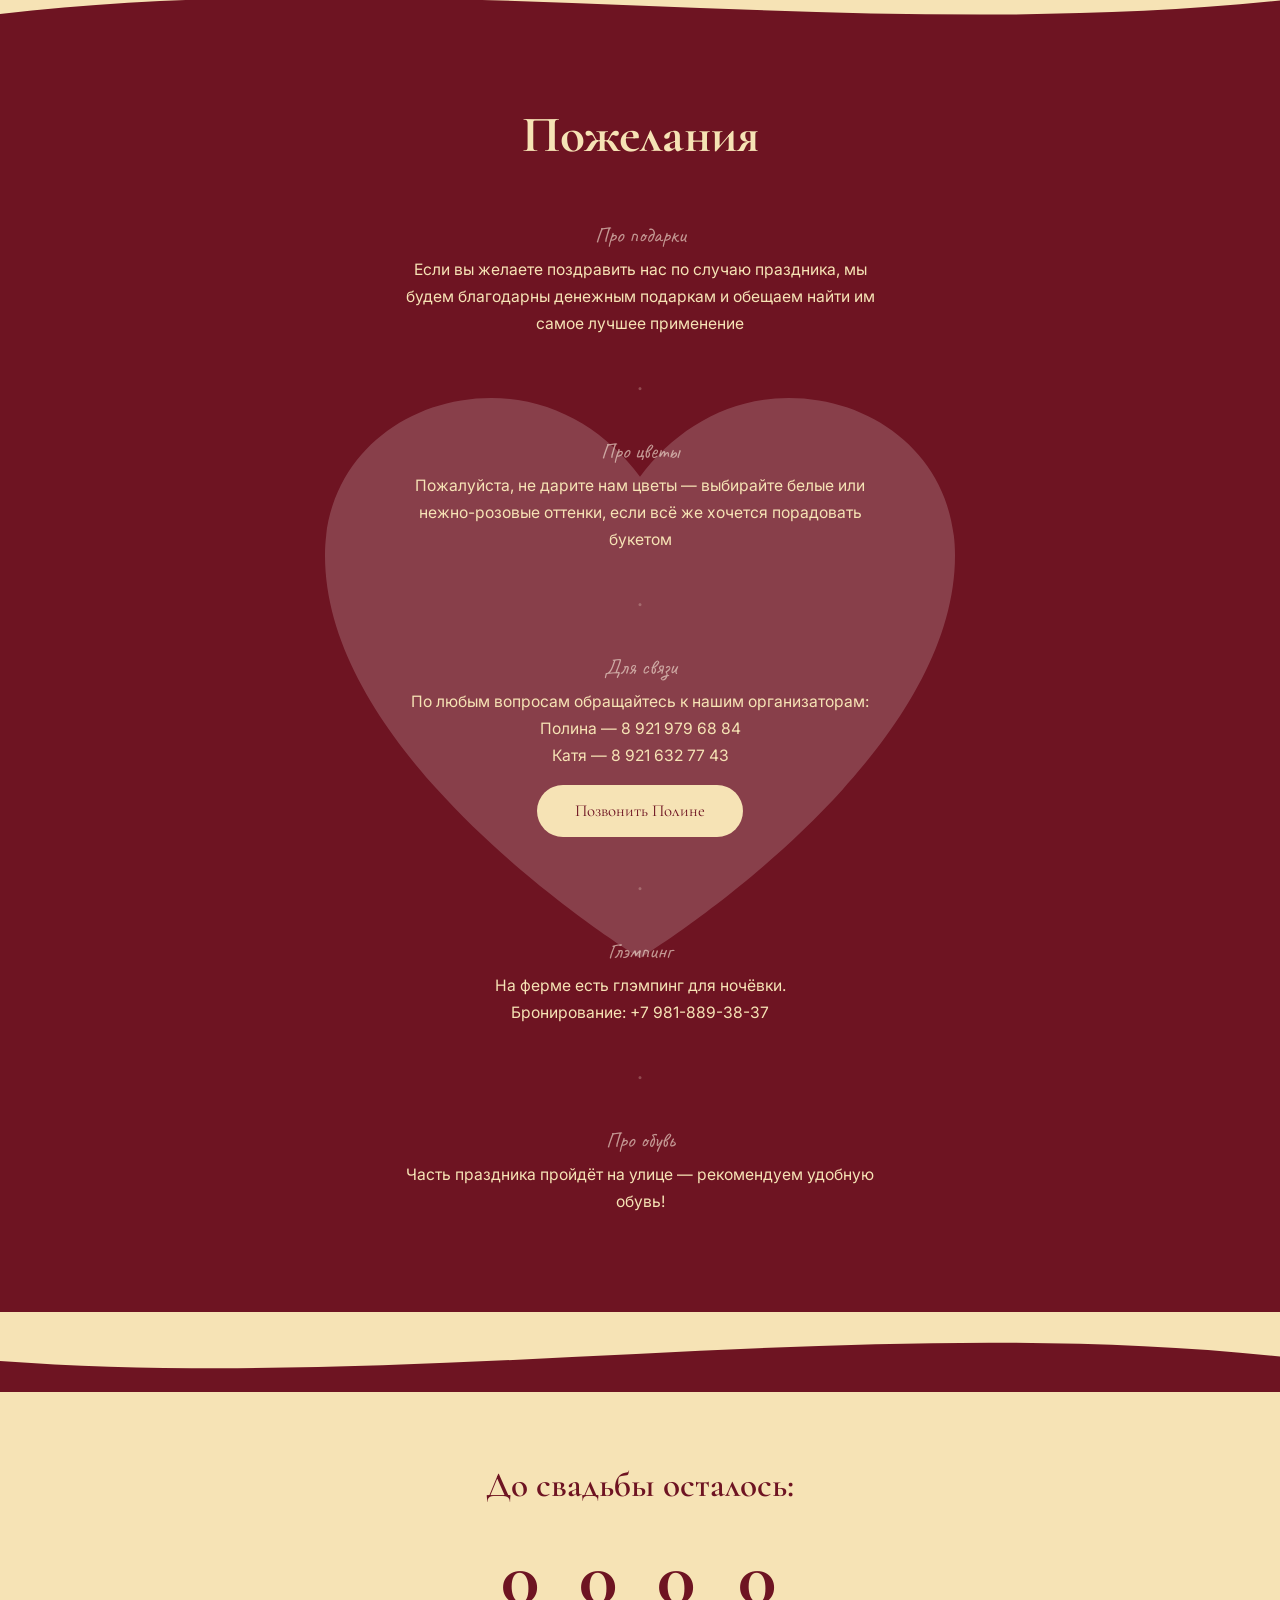
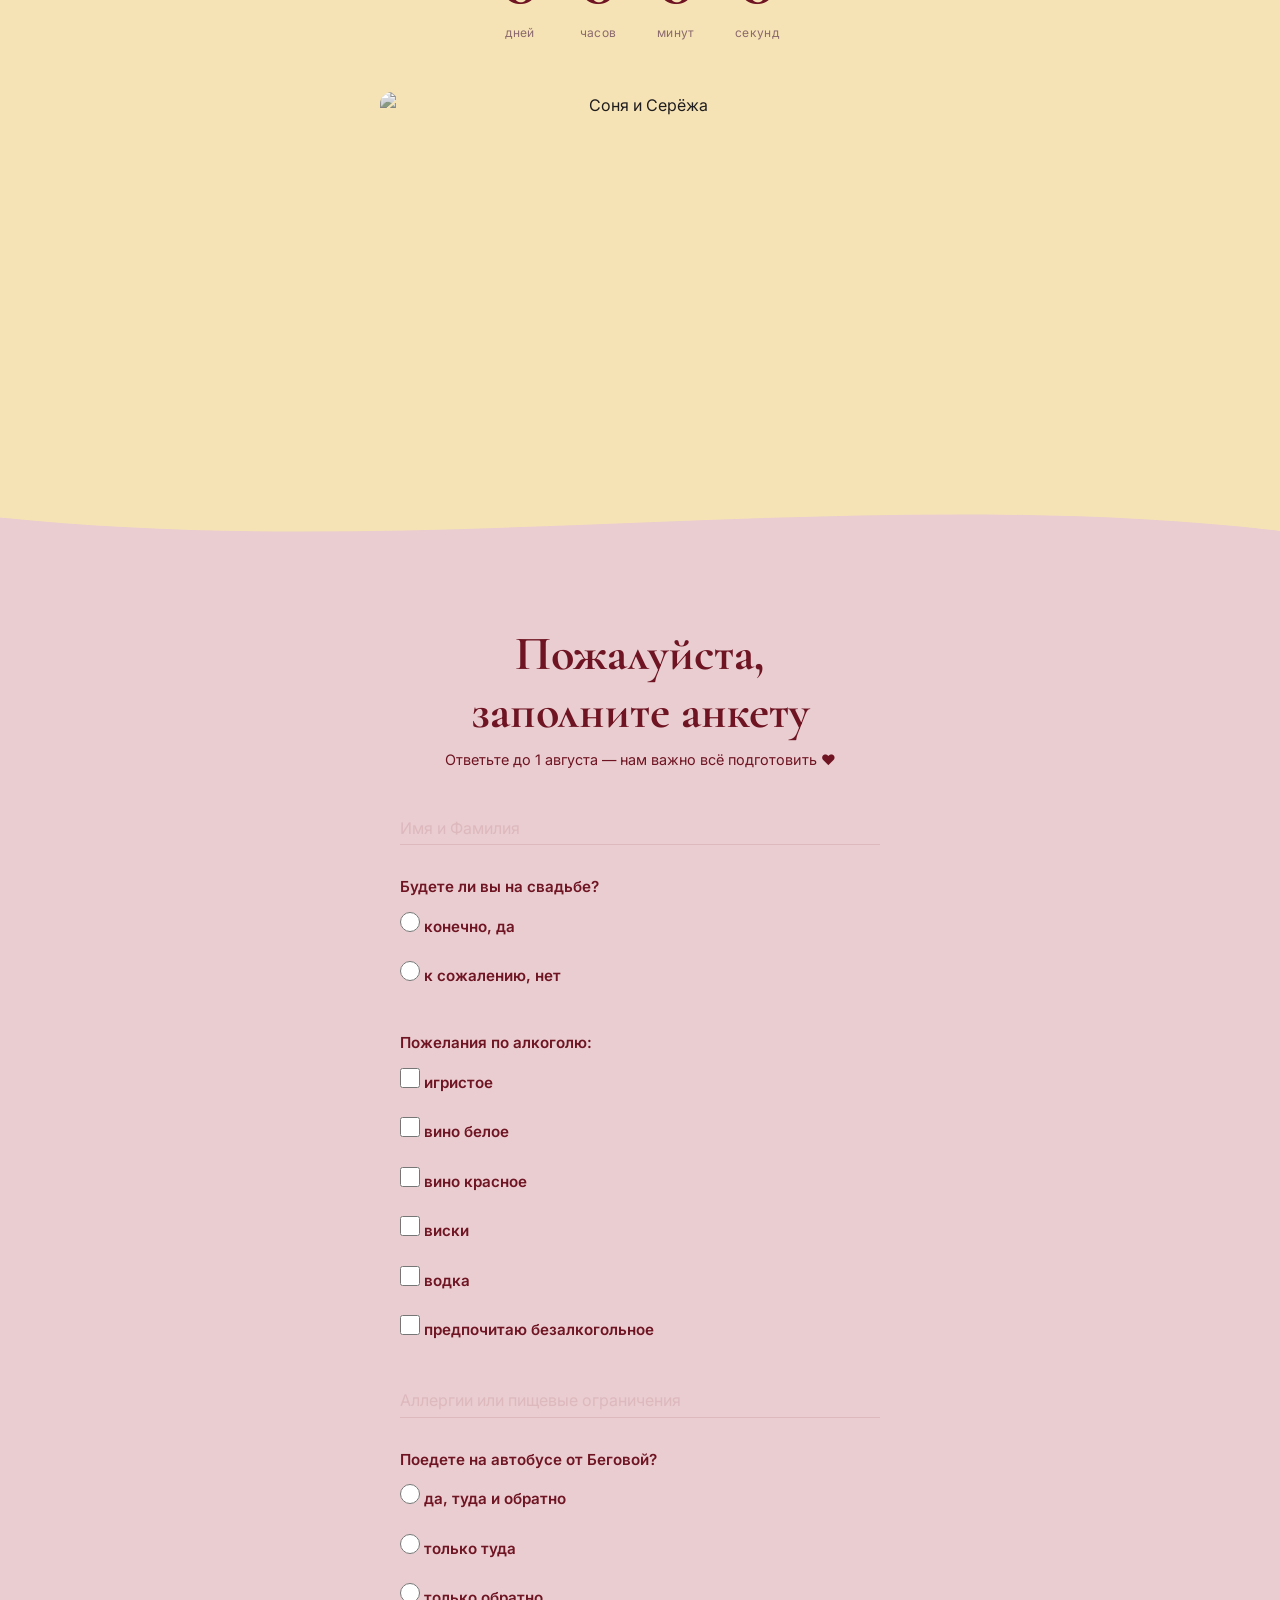
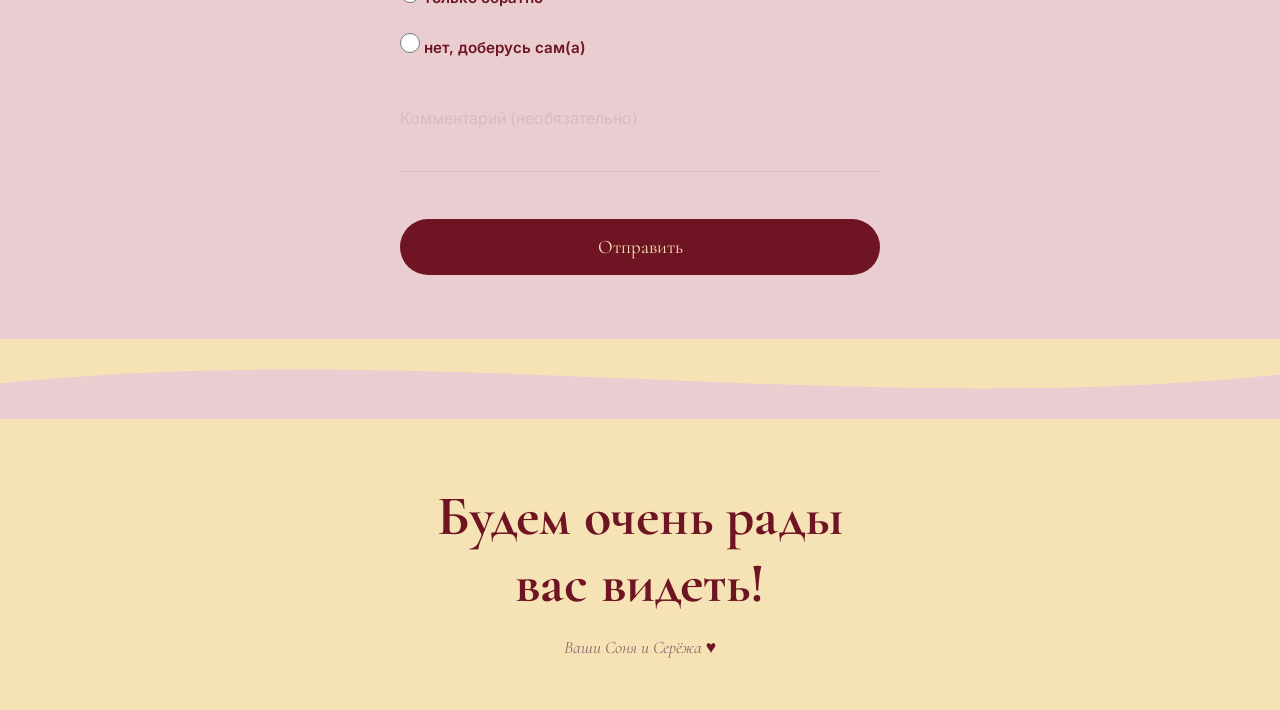
==== commit 3e537b18: "fix location and program" ====
--- a/index.html
+++ b/index.html
@@ -109,19 +109,19 @@
     </div>
   </section>
 
-  <!-- Wave cream → bordeaux -->
-  <div class="wave" aria-hidden="true" style="background:var(--cream);">
-    <svg viewBox="0 0 1440 90" preserveAspectRatio="none" xmlns="http://www.w3.org/2000/svg">
-      <path d="M0,45 C360,90 1080,0 1440,55 L1440,90 L0,90 Z" fill="#6E1422"/>
-    </svg>
-  </div>
+<!-- Wave cream → location -->
+<div class="wave wave--location" aria-hidden="true">
+  <svg viewBox="0 0 1440 320" preserveAspectRatio="none" xmlns="http://www.w3.org/2000/svg">
+    <path fill="#8C2B36" fill-opacity="1" d="M0,160L30,176C60,192,120,224,180,208C240,192,300,128,360,90.7C420,53,480,43,540,53.3C600,64,660,96,720,138.7C780,181,840,235,900,256C960,277,1020,267,1080,250.7C1140,235,1200,213,1260,213.3C1320,213,1380,235,1410,245.3L1440,256L1440,320L1410,320C1380,320,1320,320,1260,320C1200,320,1140,320,1080,320C1020,320,960,320,900,320C840,320,780,320,720,320C660,320,600,320,540,320C480,320,420,320,360,320C300,320,240,320,180,320C120,320,60,320,30,320L0,320Z"></path>
+  </svg>
+</div>
 
   <!-- ===== LOCATION ===== -->
   <section id="location">
     <div class="container">
-      <p class="location-label reveal">Локация</p>
+      <p class="location-label reveal">Место проведения</p>
       <h2 class="location-title reveal">Ганинская ферма</h2>
-      <p class="location-address reveal">Ленинградская область, Ганино</p>
+      <p class="location-address reveal">Фермерский проезд, 1<br>(Рощинское городское поселение)</p>
 
       <img
         class="location-photo reveal"
@@ -132,75 +132,88 @@
 
       <div class="reveal">
         <a
-          href="https://yandex.ru/maps/?text=%D0%93%D0%B0%D0%BD%D0%B8%D0%BD%D1%81%D0%BA%D0%B0%D1%8F+%D1%84%D0%B5%D1%80%D0%BC%D0%B0"
+          href="https://yandex.ru/maps/-/CPd55R3u"
           target="_blank"
           rel="noopener"
-          class="btn-pill"
+          class="btn-location"
         >
           Посмотреть на карте
         </a>
       </div>
+
+      <img
+        class="location-line"
+        src="assets/icons/line_location.png"
+        alt=""
+        aria-hidden="true"
+      />
     </div>
   </section>
 
   <!-- ===== PROGRAM ===== -->
   <section id="program">
     <div class="container">
-      <p class="program-label reveal">План нашего дня</p>
-      <h2 class="program-title reveal">Программа</h2>
+      <div class="program-header reveal">
+        <div class="program-title-wrap">
+          <p class="program-label">План нашего дня</p>
+          <h2 class="program-title">Программа</h2>
+        </div>
+      </div>
 
       <ul class="program-list">
         <li class="program-item reveal reveal-delay-1">
-          <span class="program-time">14:00</span>
-          <span class="program-event">Фуршет</span>
-          <span class="program-detail">и встреча гостей</span>
+          <div class="program-text">
+            <span class="program-time">14:00</span>
+            <span class="program-event">Приветственный фуршет</span>
+          </div>
+          <img class="program-icon" src="assets/icons/program_first.png" alt="" aria-hidden="true" />
         </li>
-        <li class="program-item reveal reveal-delay-2">
-          <span class="program-time">15:00</span>
-          <span class="program-event">Церемония</span>
+
+        <li class="program-item program-item--reverse reveal reveal-delay-2">
+          <div class="program-text">
+            <span class="program-time">15:00</span>
+            <span class="program-event">Торжественная церемония</span>
+          </div>
+          <img class="program-icon" src="assets/icons/program_second.png" alt="" aria-hidden="true" />
         </li>
+
         <li class="program-item reveal reveal-delay-3">
-          <span class="program-time">16:00</span>
-          <span class="program-event">Праздничный ужин</span>
-          <span class="program-detail">танцы, поздравления и вкусная еда</span>
+          <div class="program-text">
+            <span class="program-time">16:00</span>
+            <span class="program-event">Праздничный ужин</span>
+            <span class="program-detail">время танцев, поздравлений<br>и вкусной еды</span>
+          </div>
+          <img class="program-icon" src="assets/icons/program_third.png" alt="" aria-hidden="true" />
         </li>
-        <li class="program-item reveal reveal-delay-4">
-          <span class="program-time">22:00</span>
-          <span class="program-event">Завершение вечера</span>
+
+        <li class="program-item program-item--reverse reveal reveal-delay-4">
+          <div class="program-text">
+            <span class="program-time">22:00</span>
+            <span class="program-event">Окончание праздника</span>
+          </div>
+          <img class="program-icon" src="assets/icons/program_fourth.png" alt="" aria-hidden="true" />
         </li>
       </ul>
     </div>
   </section>
 
-  <!-- ===== TRANSFER ===== -->
-  <section id="transfer">
-    <div class="container">
-      <div class="transfer-inner reveal">
-        <h3 class="transfer-title">Трансфер</h3>
-        <div class="transfer-rows">
-          <div class="transfer-row">
-            <span class="transfer-icon">🚌</span>
-            <span class="transfer-text">
-              <strong>Туда:</strong> автобус от ст.м. Беговая в 12:45
-            </span>
-          </div>
-          <div class="transfer-row">
-            <span class="transfer-icon">🌙</span>
-            <span class="transfer-text">
-              <strong>Обратно:</strong> автобус после окончания вечера
-            </span>
-          </div>
-        </div>
-      </div>
-    </div>
-  </section>
-
-  <!-- Wave bordeaux → cream -->
-  <div class="wave" aria-hidden="true" style="background:#6E1422;">
-    <svg viewBox="0 0 1440 90" preserveAspectRatio="none" xmlns="http://www.w3.org/2000/svg">
-      <path d="M0,45 C360,0 1080,90 1440,35 L1440,0 L0,0 Z" fill="#F6E3B5"/>
-    </svg>
-  </div>
+  <!-- ===== INSTAX PHOTO (wave transition) ===== -->
+  <section class="instax-bridge">
+    <div class="instax-bridge__content">
+      <div class="wave instax-bridge__wave" aria-hidden="true">
+        <svg viewBox="0 0 1440 320" preserveAspectRatio="none" xmlns="http://www.w3.org/2000/svg">
+          <path fill="#8C2B36" fill-opacity="1" d="M0,96L26.7,96C53.3,96,107,96,160,85.3C213.3,75,267,53,320,69.3C373.3,85,427,139,480,149.3C533.3,160,587,128,640,144C693.3,160,747,224,800,256C853.3,288,907,288,960,272C1013.3,256,1067,224,1120,192C1173.3,160,1227,128,1280,112C1333.3,96,1387,96,1413,96L1440,96L1440,0L1413.3,0C1386.7,0,1333,0,1280,0C1226.7,0,1173,0,1120,0C1066.7,0,1013,0,960,0C906.7,0,853,0,800,0C746.7,0,693,0,640,0C586.7,0,533,0,480,0C426.7,0,373,0,320,0C266.7,0,213,0,160,0C106.7,0,53,0,27,0L0,0Z"></path>
+
+</svg>
+      </div>
+      <img
+        class="instax-photo reveal"
+        src="assets/icons/photo_instax.png"
+        alt="Соня и Серёжа"
+        loading="lazy"
+      />
+    </div>
+  </section>
 
   <!-- ===== DRESSCODE ===== -->
   <section id="dresscode" style="background:var(--cream);">
--- a/styles.css
+++ b/styles.css
@@ -94,12 +94,29 @@
   width: 100%;
   line-height: 0;
   overflow: hidden;
-  /* overlap 2px with the section below to kill sub-pixel gaps */
-  margin-bottom: -2px;
   position: relative;
   z-index: 1;
 }
-.wave svg { display: block; width: 100%; height: 100%; }
+.wave svg {
+  display: block;
+  width: 100%;
+  height: 100%;
+}
+
+/* Специально для волны между календарём и локацией */
+.wave--location {
+  height: 80px;            /* фиксированная высота, совпадает с viewBox */
+  margin-top: -1px;        /* наезжает на предыдущую секцию, убивая стык */
+  margin-bottom: -1px;     /* то же снизу */
+  position: relative;
+  z-index: 2;
+}
+
+/* Убираем старый костыль с margin-top */
+.wave--location + #location {
+  margin-top: 0;
+}
+
 
 /* ===== HERO ===== */
 #hero {
@@ -391,31 +408,36 @@
 
 /* ===== LOCATION ===== */
 #location {
-  background: var(--bordeaux);
-  padding: 3.5rem 1.5rem 4rem;
-  text-align: center;
+  background: #8C2B36;
+  padding: 0 1.5rem 2.5rem;
+  text-align: center;
+  position: relative;
+  z-index: 0;
 }
 
 .location-label {
-  font-family: var(--font-hand);
-  font-size: 1.5rem;
-  color: var(--rose);
-  margin-bottom: 0.3rem;
+  font-family: var(--font-sacramento);
+  font-size: clamp(1.4rem, 4vw, 1.9rem);
+  color: #F6E3B5;
+  padding-top: 1rem;
+  margin-bottom: 0.5rem;
 }
 
 .location-title {
-  font-family: var(--font-serif);
-  font-size: clamp(2.2rem, 7vw, 3.5rem);
-  color: var(--cream);
-  font-weight: 700;
-  margin-bottom: 0.4rem;
+  font-family: var(--font-tilda);
+  font-size: clamp(2rem, 7vw, 3rem);
+  color: #F6E3B5;
+  font-weight: 700;
+  margin-bottom: 0.5rem;
   line-height: 1.15;
 }
 
 .location-address {
-  font-size: 0.95rem;
-  color: rgba(251,239,221,0.7);
-  margin-bottom: 1.8rem;
+  font-family: var(--font-tilda);
+  font-size: clamp(0.9rem, 2.5vw, 1.05rem);
+  font-weight: 400;
+  color: #F6E3B5;
+  line-height: 1;
 }
 
 .location-photo {
@@ -424,125 +446,186 @@
   aspect-ratio: 16/9;
   object-fit: cover;
   border-radius: 16px;
-  margin: 0 auto 1.8rem;
-  display: block;
-}
-
-.btn-pill {
+  margin: 2rem auto 2rem;
+  display: block;
+}
+
+.btn-location {
   display: inline-block;
-  background: var(--cream);
-  color: var(--bordeaux);
-  font-family: var(--font-serif);
-  font-size: 1.1rem;
-  padding: 0.8rem 2.8rem;
+  background: #F6E3B5;
+  color: #646B30;
+  font-family: var(--font-tilda);
+  font-size: 1.05rem;
+  font-weight: 400;
+  padding: 0.85rem 2.8rem;
   border-radius: 50px;
   border: none;
   cursor: pointer;
+  text-decoration: none;
+  box-shadow: 0 6px 20px rgba(0,0,0,0.20);
   transition: background 0.2s, color 0.2s;
 }
 
-.btn-pill:hover {
-  background: var(--bordeaux-dark);
-  color: var(--cream);
+.btn-location:hover {
+  background: #646B30;
+  color: #F6E3B5;
+}
+
+.location-line {
+  display: block;
+  width: clamp(274px, 70vw, 300px);
+  margin: 4rem auto 0;
 }
 
 /* ===== PROGRAM ===== */
 #program {
-  background: var(--bordeaux);
-  padding: 3rem 1.5rem 4rem;
-  text-align: center;
+  background: #8C2B36;
+  padding: 3rem 1.5rem 0rem;
+}
+
+.program-header {
+  text-align: center;
+  margin-bottom: 3rem;
+}
+
+.program-title-wrap {
+  position: relative;
+  display: inline-block;
 }
 
 .program-label {
-  font-family: var(--font-hand);
-  font-size: 1.5rem;
-  color: rgba(251,239,221,0.7);
-  margin-bottom: 0.2rem;
+  position: absolute;
+  top: -1rem;
+  right: -3rem;
+  font-family: var(--font-sacramento);
+  font-size: clamp(1.25rem, 4vw, 1.5rem);
+  color: #EBBDB1;
+  transform: rotate(9deg);
+  white-space: nowrap;
+  transform-origin: center center;
 }
 
 .program-title {
-  font-family: var(--font-serif);
+  font-family: var(--font-tilda);
   font-size: clamp(2.5rem, 8vw, 4rem);
-  color: var(--cream);
-  font-weight: 700;
-  margin-bottom: 2.5rem;
+  font-weight: 700;
+  color: #F6E3B5;
+  line-height: 1.1;
 }
 
 .program-list {
   list-style: none;
-  max-width: 400px;
-  margin: 0 auto;
+  max-width: 440px;
+  margin: 0 auto 0rem;
+  padding-bottom: 3rem;
   display: flex;
   flex-direction: column;
-  gap: 2rem;
+  gap: 1.5rem;
 }
 
 .program-item {
+  display: flex;
+  align-items: center;
+  justify-content: space-between;
+  gap: 1.2rem;
+}
+
+.program-item--reverse {
+  flex-direction: row-reverse;
+}
+
+.program-item--reverse .program-text {
+  text-align: right;
+}
+
+.program-text {
   display: flex;
   flex-direction: column;
   gap: 0.15rem;
-}
-
-.program-item:nth-child(odd) { align-items: flex-start; text-align: left; }
-.program-item:nth-child(even) { align-items: flex-end; text-align: right; }
+  text-align: left;
+  flex: 1;
+}
 
 .program-time {
-  font-family: var(--font-hand);
-  font-size: clamp(1.4rem, 5vw, 1.9rem);
-  color: rgba(251,239,221,0.6);
+  font-family: var(--font-sacramento);
+  font-size: clamp(1.3rem, 4.5vw, 1.8rem);
+  color: #F6E3B5;
   line-height: 1;
 }
 
 .program-event {
-  font-family: var(--font-serif);
-  font-size: clamp(1.3rem, 4.5vw, 1.8rem);
-  color: var(--cream);
+  font-family: var(--font-tilda);
+  font-size: clamp(1.1rem, 3.5vw, 1.45rem);
   font-weight: 600;
-  line-height: 1.2;
+  color: #F6E3B5;
+  line-height: 1.25;
 }
 
 .program-detail {
-  font-size: 0.85rem;
-  color: rgba(251,239,221,0.55);
-  margin-top: 0.1rem;
-}
-
-/* ===== TRANSFER ===== */
-#transfer {
-  background: var(--bordeaux);
-  padding: 0 1.5rem 4rem;
-  text-align: center;
-}
-
-.transfer-inner {
-  background: rgba(255,255,255,0.08);
-  border: 1px solid rgba(255,255,255,0.15);
-  border-radius: 20px;
-  padding: 2rem;
-  max-width: 420px;
-  margin: 0 auto;
-}
-
-.transfer-title {
-  font-family: var(--font-serif);
-  font-size: 1.6rem;
-  color: var(--cream);
-  margin-bottom: 1.2rem;
-}
-
-.transfer-rows { display: flex; flex-direction: column; gap: 0.8rem; }
-
-.transfer-row {
-  display: flex;
+  font-family: var(--font-tilda);
+  font-size: clamp(0.8rem, 2.5vw, 0.95rem);
+  font-weight: 300;
+  color: #F6E3B5;
+  line-height: 1;
+}
+
+.program-icon {
+  width: clamp(72px, 22vw, 110px);
+  height: auto;
+  flex-shrink: 0;
+  object-fit: contain;
+}
+
+/* ===== INSTAX BRIDGE (program → dresscode) ===== */
+.instax-bridge {
+  background: var(--cream);
+  padding-bottom: 2.5rem;
+  position: relative;
+}
+
+.instax-bridge__content {
+  position: relative;
+  display: flex;
+  justify-content: center;
   align-items: center;
-  gap: 0.8rem;
-  color: var(--cream);
-}
-
-.transfer-icon { font-size: 1.4rem; flex-shrink: 0; }
-
-.transfer-text { font-size: 0.95rem; text-align: left; }
-.transfer-text strong { font-weight: 600; }
+
+}
+
+/* Верхняя половина контента — бордовая (над волной) */
+.instax-bridge__content::before {
+  content: '';
+  position: absolute;
+  top: 0;
+  left: 0;
+  right: 0;
+  height: 40%;
+  background: #8C2B36;
+  z-index: 0;
+}
+
+.instax-bridge__wave {
+  position: absolute;
+  left: 0;
+  right: 0;
+  top: 50%;
+  transform: translateY(-50%);
+  z-index: 1;
+  height: clamp(70px, 20vw, 100px);
+  overflow: visible;
+  pointer-events: none;
+}
+
+.instax-bridge__wave svg {
+  height: 100%;
+}
+
+.instax-photo {
+  display: block;
+  width: clamp(200px, 58vw, 300px);
+  position: relative;
+  z-index: 2;
+  filter: drop-shadow(0 14px 28px rgba(0, 0, 0, 0.22));
+}
 
 /* ===== DRESSCODE ===== */
 #dresscode {
@@ -913,11 +996,5 @@
 /* ===== RESPONSIVE ===== */
 @media (max-width: 500px) {
   .hero-photos { max-width: 320px; }
-  .program-item:nth-child(odd),
-  .program-item:nth-child(even) {
-    align-items: center;
-    text-align: center;
-  }
   .cal-week { column-gap: 0.55rem; }
 }
-}
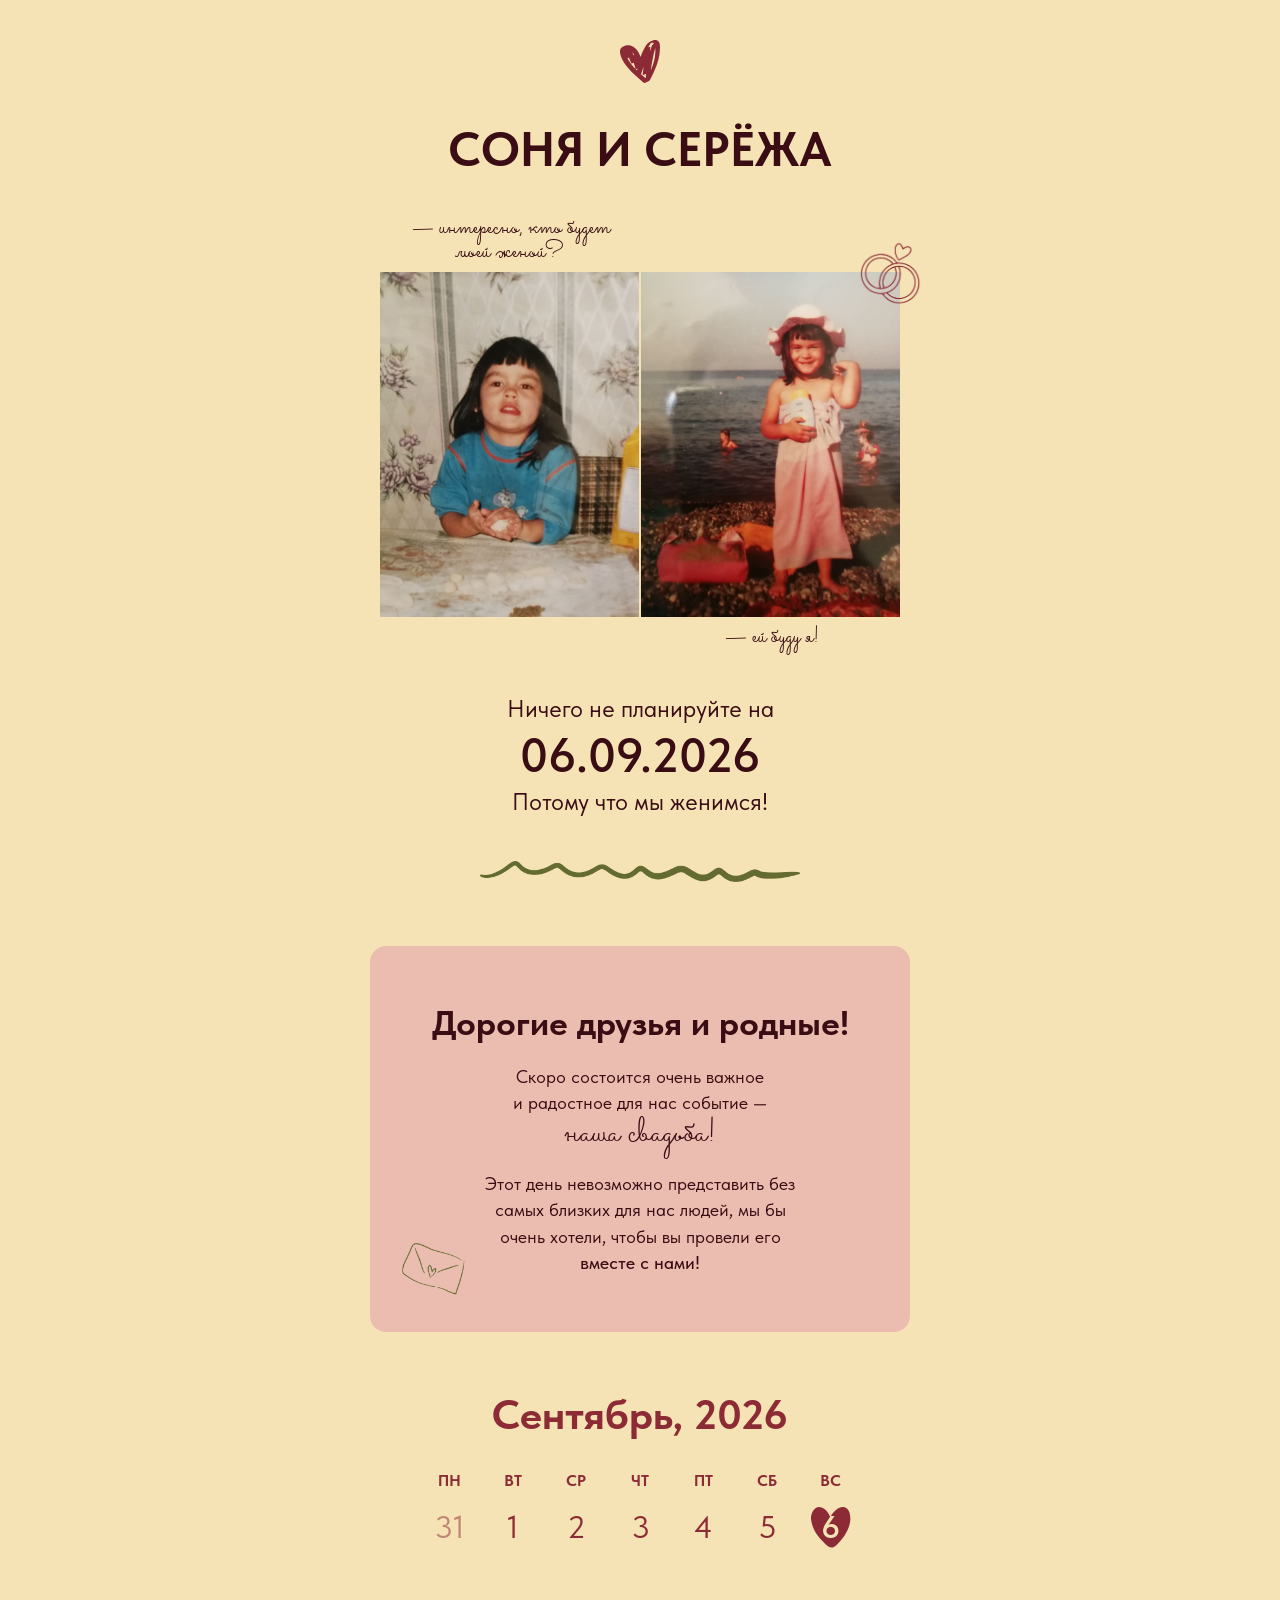
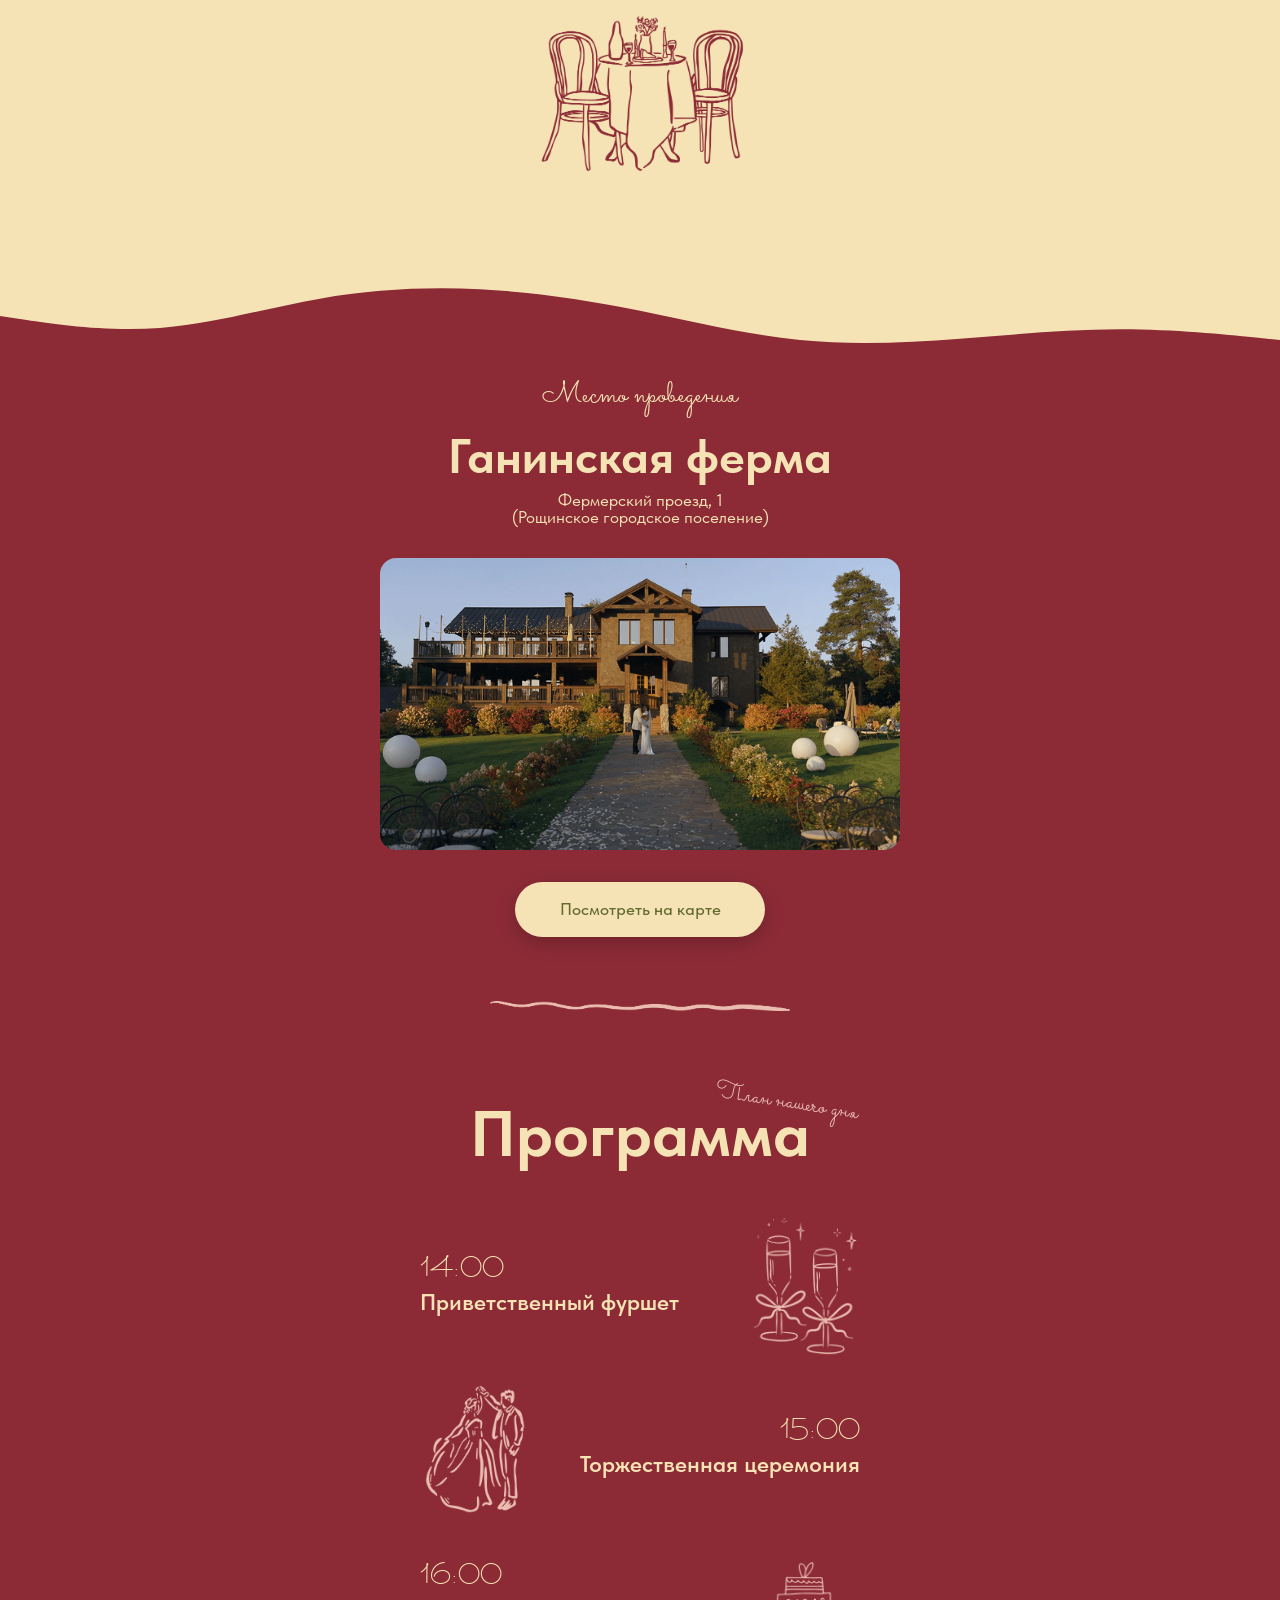
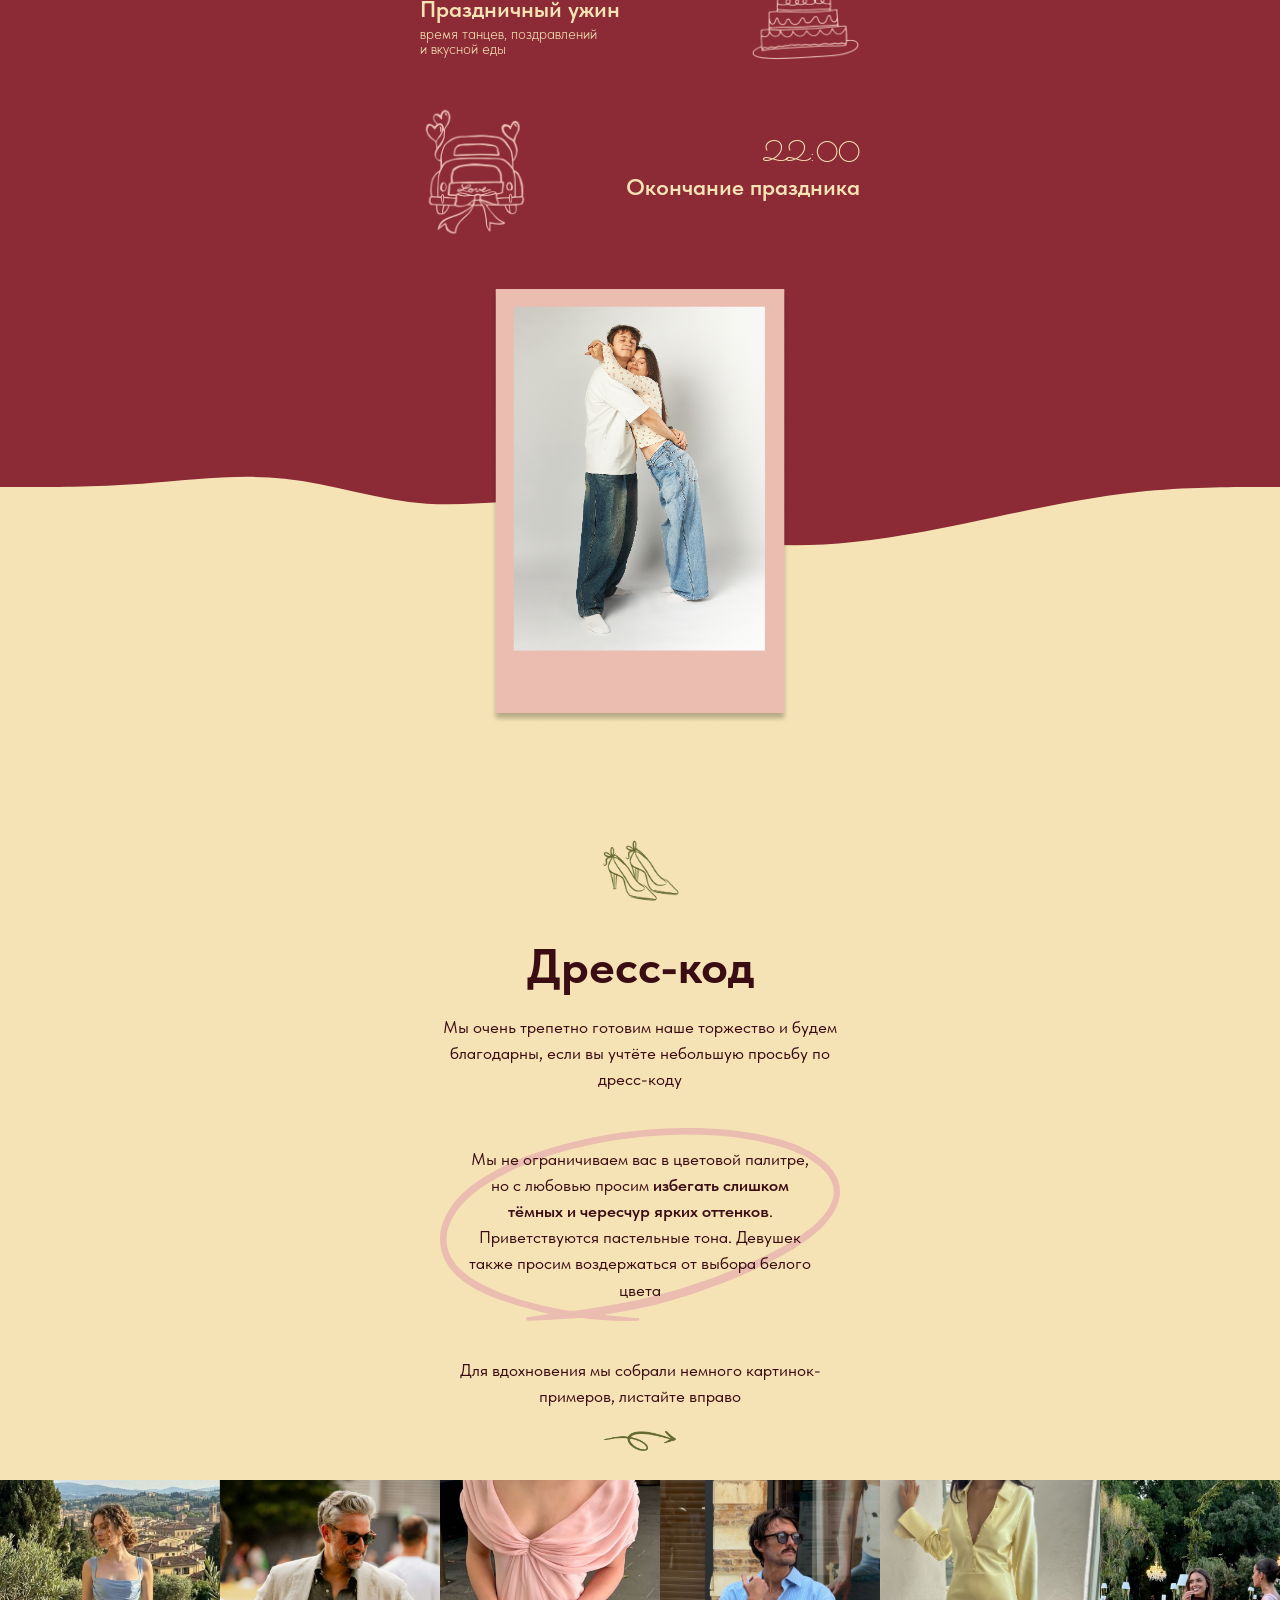
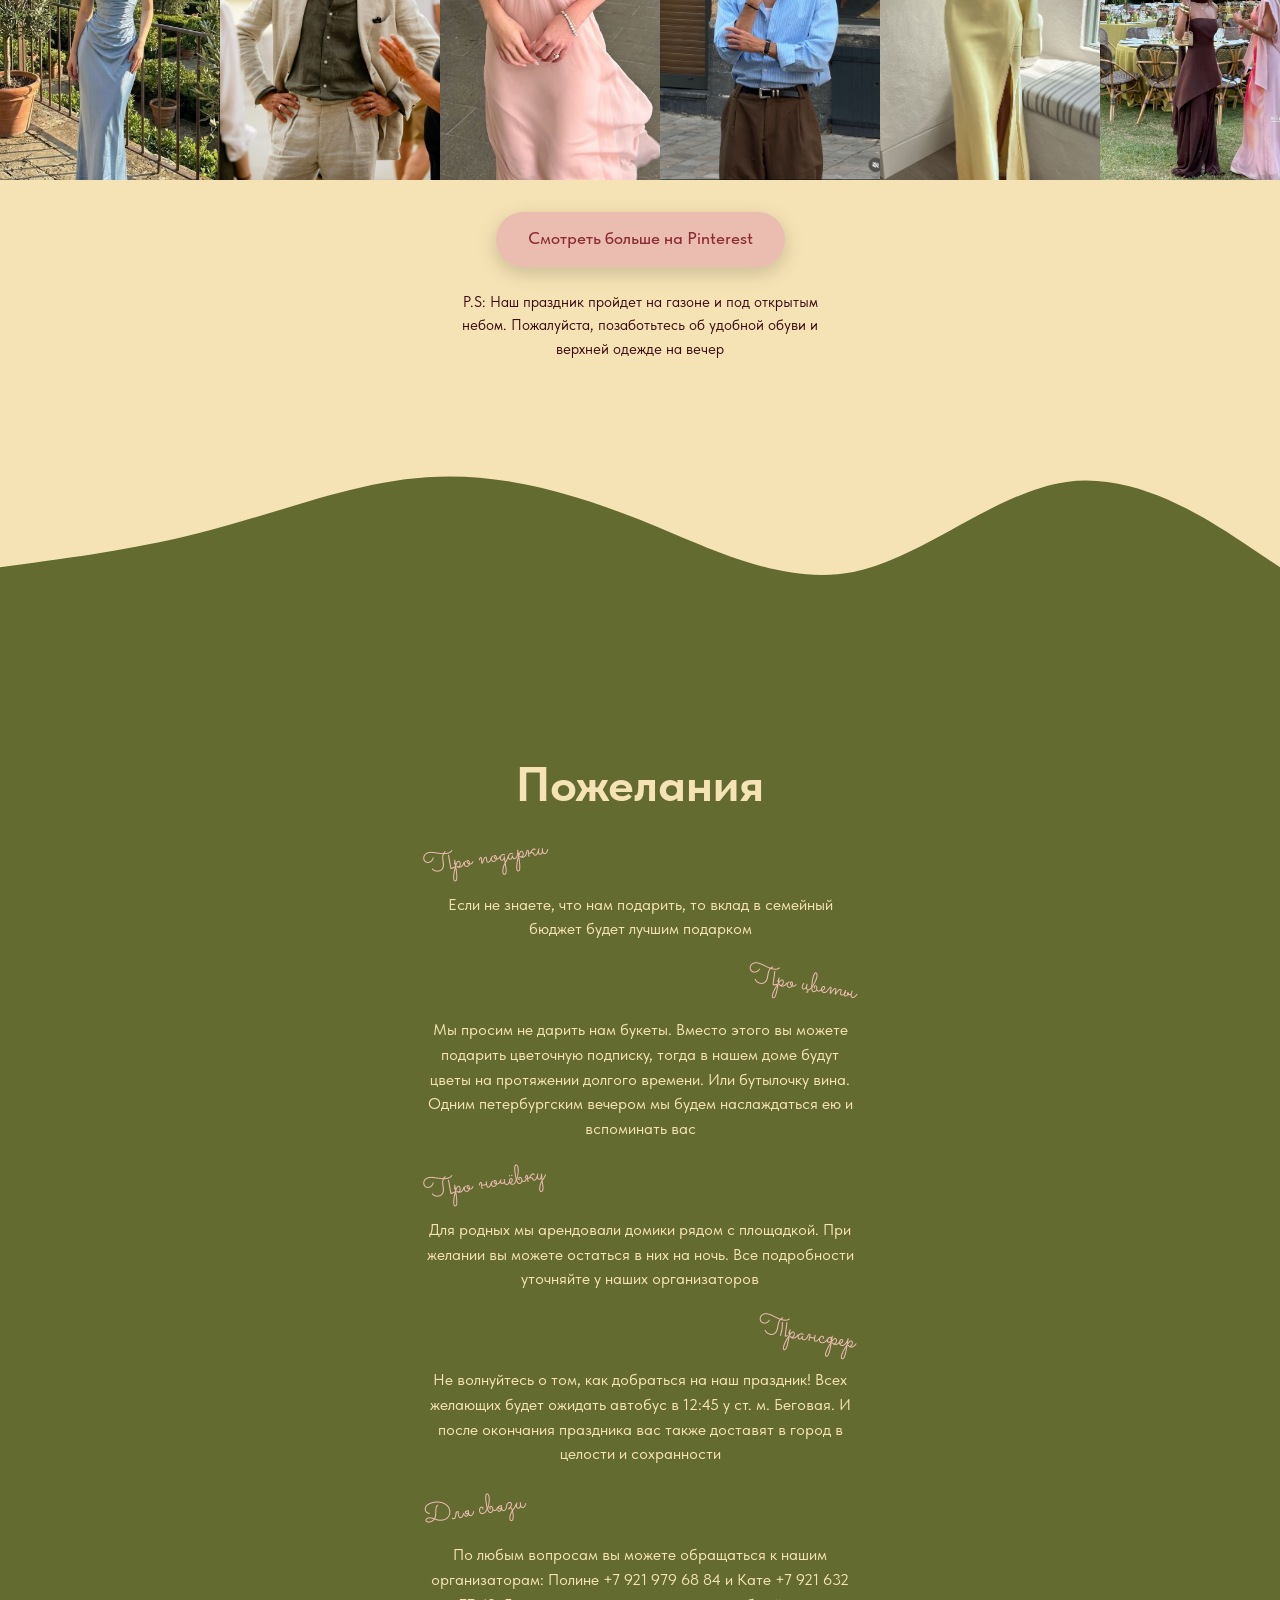
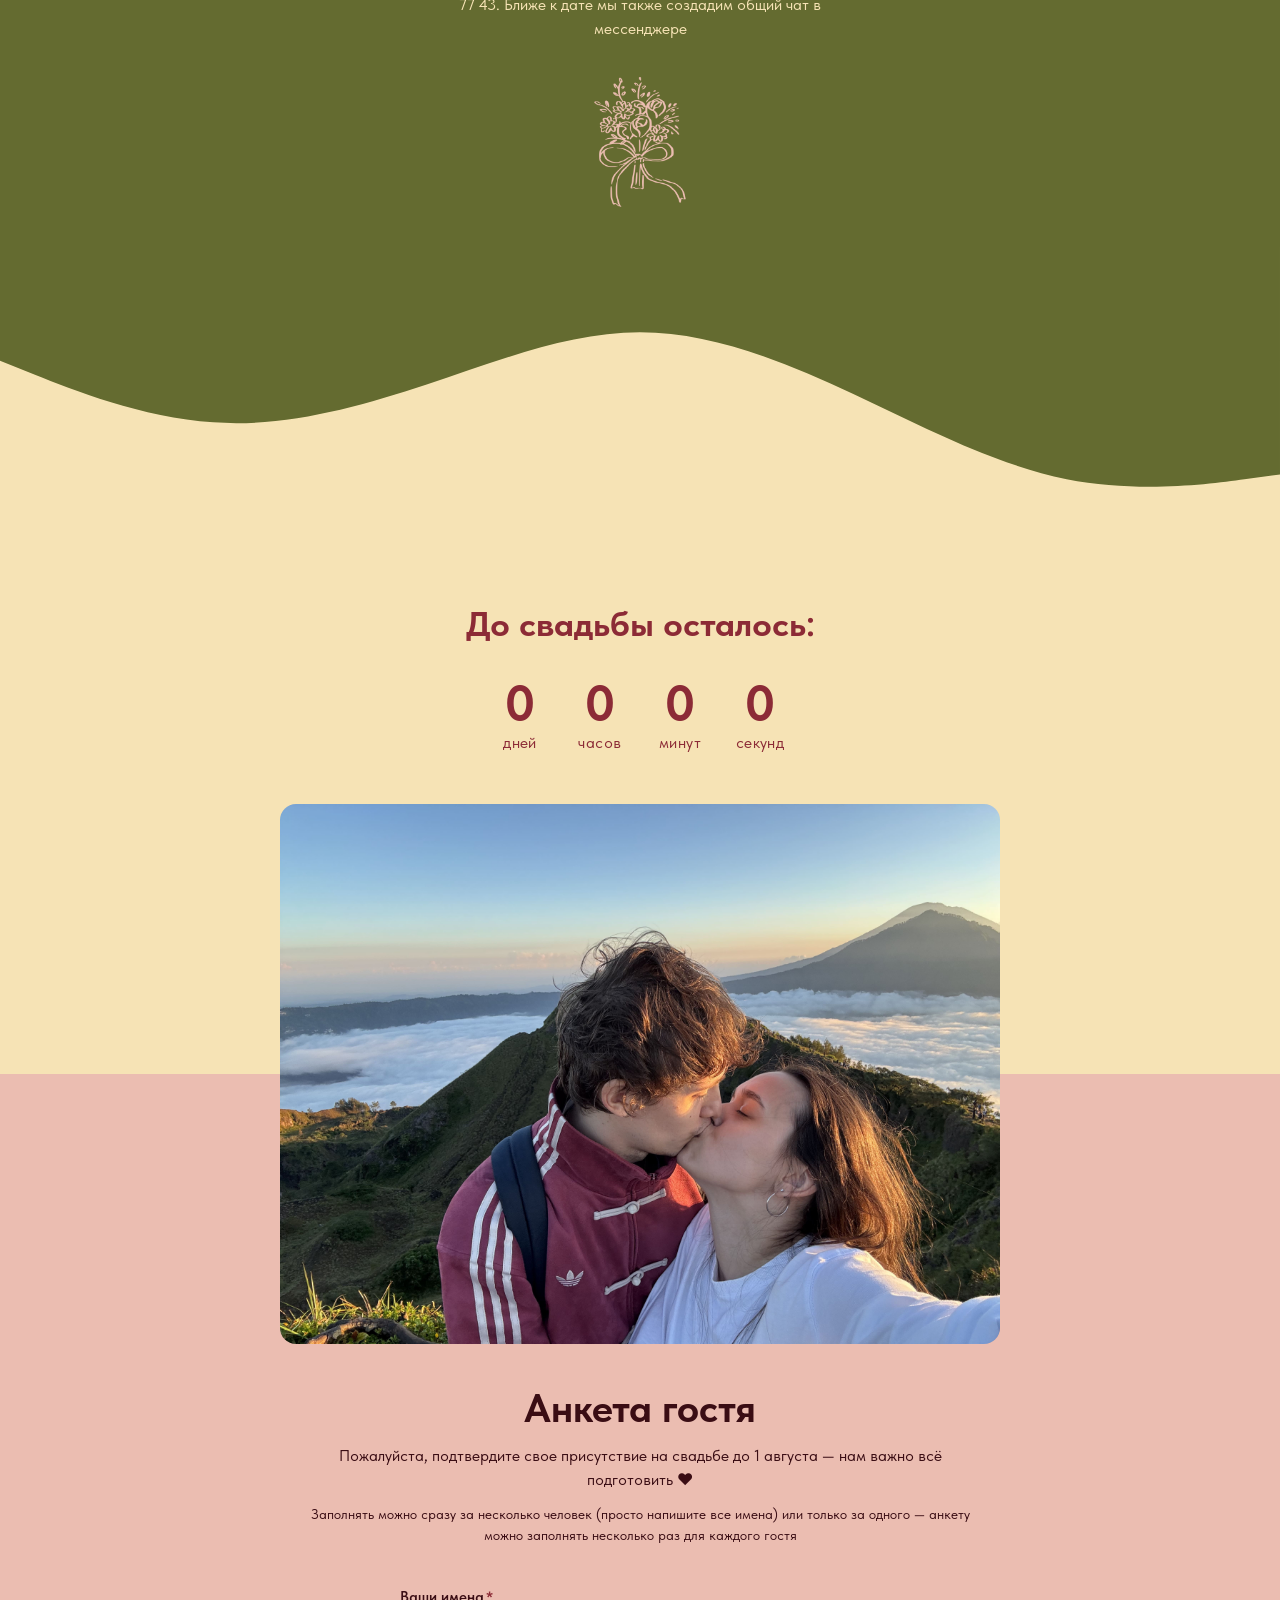
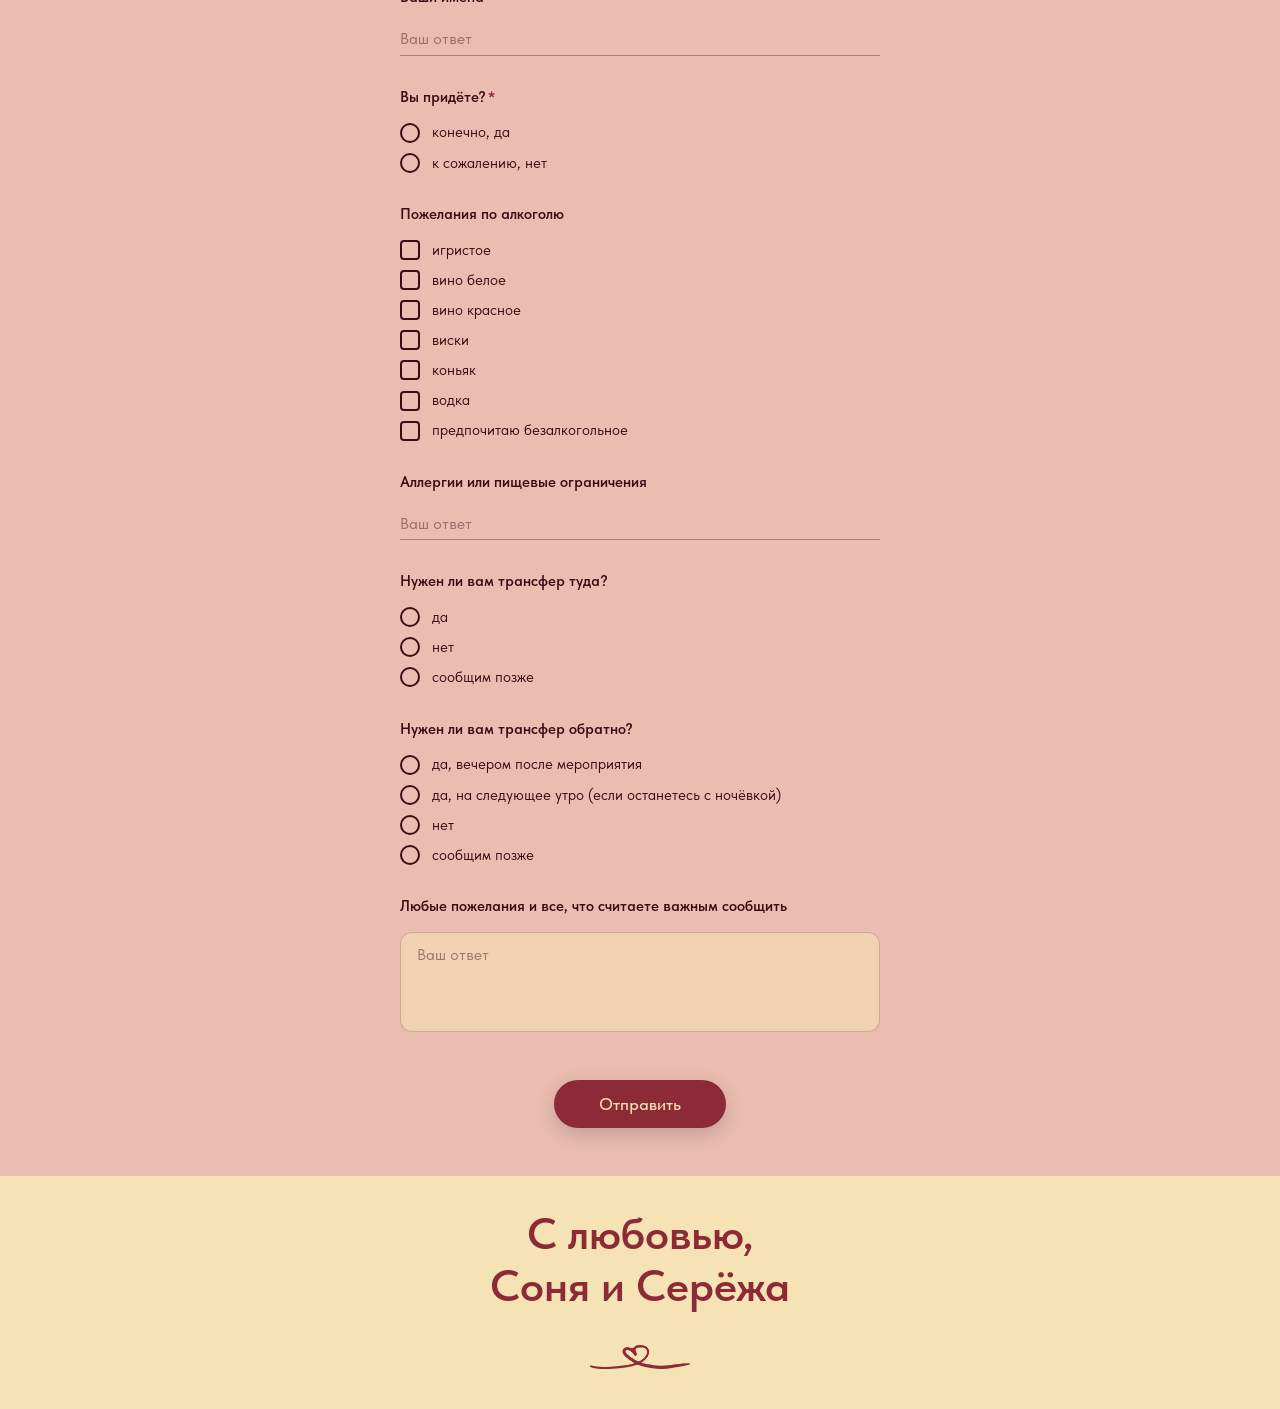
==== commit 82e4dee3: "thats all" ====
--- a/index.html
+++ b/index.html
@@ -216,117 +216,141 @@
   </section>
 
   <!-- ===== DRESSCODE ===== -->
-  <section id="dresscode" style="background:var(--cream);">
-    <div class="container">
-      <h2 class="section-title-serif reveal">Дресс-код</h2>
-      <p class="dresscode-text reveal">
+  <section id="dresscode">
+    <div class="dresscode-inner">
+      <img class="dresscode-top-icon reveal" src="assets/icons/dresscode-top.png" alt="" aria-hidden="true" />
+
+      <h2 class="dresscode-title reveal">Дресс-код</h2>
+
+      <p class="dresscode-p reveal">
         Мы очень трепетно готовим наше торжество и будем благодарны,
-        если вы поддержите его цветовую гамму и стилистику в своих образах.
-        Уверены, вы будете неотразимы!
-      </p>
-
-      <div class="palette reveal">
-        <div class="swatch" style="background:#3d2011;"></div>
-        <div class="swatch" style="background:#6E1422;"></div>
-        <div class="swatch" style="background:#E9CDD0;"></div>
-        <div class="swatch" style="background:#C4A882;"></div>
-        <div class="swatch" style="background:#F6E3B5; border:1.5px solid #e0c9a8;"></div>
-      </div>
-
-      <p class="dresscode-hint reveal">Для вдохновения мы собрали немного картинок-примеров, листайте вправо</p>
-
-      <svg class="dresscode-arrow reveal" width="60" height="30" viewBox="0 0 60 30" fill="none" aria-hidden="true">
-        <path d="M5 20 Q20 5 35 18 L28 14 M35 18 L31 10" stroke="#6E1422" stroke-width="2" stroke-linecap="round" stroke-linejoin="round"/>
-      </svg>
-
-      <div class="dresscode-carousel reveal">
-        <img class="dresscode-img" src="assets/dresscode/37c7d10f6cc644ede685f913a4f79cb8.jpg"  alt="Дресс-код" loading="lazy" />
-        <img class="dresscode-img" src="assets/dresscode/545b2f61fdcc364b97a5c840d1c332e5.jpg" alt="Дресс-код" loading="lazy" />
-        <img class="dresscode-img" src="assets/dresscode/7d24e6fd729d21376320c39ba5a4de7e.jpg"  alt="Дресс-код" loading="lazy" />
-        <img class="dresscode-img" src="assets/dresscode/80152fa0a334ebde45317eec49117570.jpg"  alt="Дресс-код" loading="lazy" />
-        <img class="dresscode-img" src="assets/dresscode/af42d16c7792ba004c4c7bf66ca9dec8.jpg"  alt="Дресс-код" loading="lazy" />
-        <img class="dresscode-img" src="assets/dresscode/cd1d8be23bc82656708ed07ad037f123.jpg"  alt="Дресс-код" loading="lazy" />
-        <img class="dresscode-img" src="assets/dresscode/f22f499e0dd17b74e4268405325f69af.jpg"  alt="Дресс-код" loading="lazy" />
-      </div>
-    </div>
-  </section>
-
-  <!-- Wave cream → bordeaux -->
-  <div class="wave" aria-hidden="true" style="background:var(--cream);">
-    <svg viewBox="0 0 1440 90" preserveAspectRatio="none" xmlns="http://www.w3.org/2000/svg">
-      <path d="M0,55 C480,0 960,90 1440,40 L1440,90 L0,90 Z" fill="#6E1422"/>
+        если вы учтёте небольшую просьбу по дресс-коду
+      </p>
+
+      <div class="dresscode-circle-wrap reveal">
+        <img class="dresscode-circle" src="assets/icons/circle_dresscode.svg" alt="" aria-hidden="true" />
+        <p class="dresscode-p dresscode-p--circle">
+          Мы не ограничиваем вас в цветовой палитре, но с любовью просим
+          <strong>избегать слишком тёмных и чересчур ярких оттенков</strong>.
+          Приветствуются пастельные тона. Девушек также просим воздержаться
+          от выбора белого цвета
+        </p>
+      </div>
+
+      <p class="dresscode-p reveal">
+        Для вдохновения мы собрали немного картинок-примеров, листайте вправо
+      </p>
+
+      <img class="dresscode-arrow reveal" src="assets/icons/arrow_dresscode.png" alt="" aria-hidden="true" />
+    </div>
+
+    <div class="dresscode-carousel reveal">
+      <img class="dresscode-img" src="assets/dresscode/0874b1a4e7ea676289ee17d9b6106a2a.jpg" alt="Дресс-код" loading="lazy" />
+      <img class="dresscode-img" src="assets/dresscode/237ab1c15042a3fd64dc3558bdcc720d.jpg" alt="Дресс-код" loading="lazy" />
+      <img class="dresscode-img" src="assets/dresscode/3b38ea0cfd5cd8d71469fd71f6524ceb.jpg" alt="Дресс-код" loading="lazy" />
+      <img class="dresscode-img" src="assets/dresscode/4e118065c410aca13f5ca3b69d393061.jpg" alt="Дресс-код" loading="lazy" />
+      <img class="dresscode-img" src="assets/dresscode/545b2f61fdcc364b97a5c840d1c332e5.jpg" alt="Дресс-код" loading="lazy" />
+      <img class="dresscode-img" src="assets/dresscode/f22f499e0dd17b74e4268405325f69af.jpg" alt="Дресс-код" loading="lazy" />
+      <img class="dresscode-img" src="assets/dresscode/95501a774be24ff975e7aafaa828867d.jpg" alt="Дресс-код" loading="lazy" />
+      <img class="dresscode-img" src="assets/dresscode/af42d16c7792ba004c4c7bf66ca9dec8.jpg" alt="Дресс-код" loading="lazy" />
+      <img class="dresscode-img" src="assets/dresscode/ef78f089c856c0c7d5507c1c5f2002b4.jpg" alt="Дресс-код" loading="lazy" />
+      <img class="dresscode-img" src="assets/dresscode/0d24e6fd729d21376320c39ba5a4de7e.jpg" alt="Дресс-код" loading="lazy" />
+      <img class="dresscode-img" src="assets/dresscode/0469034b09c465345239971d23369d76.jpg" alt="Дресс-код" loading="lazy" />
+    </div>
+
+    <div class="dresscode-footer">
+      <a
+        class="btn-dresscode-pinterest reveal"
+        href="https://pin.it/2JDTP4u6Z"
+        target="_blank"
+        rel="noopener"
+      >
+        Смотреть больше на Pinterest
+      </a>
+      <p class="dresscode-ps reveal">
+        P.S: Наш праздник пройдет на газоне и под открытым небом.
+        Пожалуйста, позаботьтесь об удобной обуви и верхней одежде на вечер
+      </p>
+    </div>
+  </section>
+
+  <!-- Wave cream → wishes -->
+  <div class="wave wave--wishes-top" aria-hidden="true"">
+    <svg xmlns="http://www.w3.org/2000/svg" viewBox="0 0 1440 320">
+      <path fill="#646B30" fill-opacity="1" d="M0,160L40,154.7C80,149,160,139,240,117.3C320,96,400,64,480,58.7C560,53,640,75,720,106.7C800,139,880,181,960,165.3C1040,149,1120,75,1200,64C1280,53,1360,107,1400,133.3L1440,160L1440,320L1400,320C1360,320,1280,320,1200,320C1120,320,1040,320,960,320C880,320,800,320,720,320C640,320,560,320,480,320C400,320,320,320,240,320C160,320,80,320,40,320L0,320Z"></path>
     </svg>
   </div>
 
   <!-- ===== WISHES ===== -->
   <section id="wishes">
-    <!-- Decorative large heart behind content -->
-    <div class="wishes-heart-bg" aria-hidden="true">
-      <svg viewBox="0 0 400 360" fill="none" xmlns="http://www.w3.org/2000/svg">
-        <path d="M200 340 C200 340 20 230 20 110 C20 55 65 20 115 20 C150 20 180 38 200 65 C220 38 250 20 285 20 C335 20 380 55 380 110 C380 230 200 340 200 340Z" fill="white"/>
-      </svg>
-    </div>
-
-    <div class="wishes-content">
+    <div class="wishes-inner">
       <h2 class="wishes-title reveal">Пожелания</h2>
 
       <div class="wish-block reveal reveal-delay-1">
-        <p class="wish-label">Про подарки</p>
+        <p class="wish-label wish-label--left">Про подарки</p>
         <p class="wish-text">
-          Если вы желаете поздравить нас по случаю праздника,
-          мы будем благодарны денежным подаркам и обещаем найти
-          им самое лучшее применение
-        </p>
-      </div>
-
-      <div class="wish-separator">·</div>
+          Если не знаете, что нам подарить, то вклад в семейный бюджет
+          будет лучшим подарком
+        </p>
+      </div>
 
       <div class="wish-block reveal reveal-delay-2">
-        <p class="wish-label">Про цветы</p>
+        <p class="wish-label wish-label--right">Про цветы</p>
         <p class="wish-text">
-          Пожалуйста, не дарите нам цветы — выбирайте белые или
-          нежно-розовые оттенки, если всё же хочется порадовать букетом
-        </p>
-      </div>
-
-      <div class="wish-separator">·</div>
+          Мы просим не дарить нам букеты. Вместо этого вы можете подарить
+          цветочную подписку, тогда в нашем доме будут цветы на протяжении
+          долгого времени. Или бутылочку вина. Одним петербургским вечером
+          мы будем наслаждаться ею и вспоминать вас
+        </p>
+      </div>
 
       <div class="wish-block reveal reveal-delay-3">
-        <p class="wish-label">Для связи</p>
+        <p class="wish-label wish-label--left">Про ночёвку</p>
+        <p class="wish-text conditional-block" data-show-for="friend">
+          При желании вы можете арендовать шатёр в глэмпинге. Всю информацию
+          уточняйте в отделе бронирования: +7 981-889-38-37 или у наших организаторов
+        </p>
+        <p class="wish-text conditional-block" data-show-for="family">
+          Для родных мы арендовали домики рядом с площадкой. При желании вы можете
+          остаться в них на ночь. Все подробности уточняйте у наших организаторов
+        </p>
+        <p class="wish-text conditional-block" data-show-for="default">
+          Для родных мы арендовали домики рядом с площадкой. При желании вы можете
+          остаться в них на ночь. Все подробности уточняйте у наших организаторов
+        </p>
+      </div>
+
+      <div class="wish-block reveal reveal-delay-4">
+        <p class="wish-label wish-label--right">Трансфер</p>
         <p class="wish-text">
-          По любым вопросам обращайтесь к нашим организаторам:<br>
-          Полина — 8 921 979 68 84<br>
-          Катя — 8 921 632 77 43
-        </p>
-        <a href="tel:89219796884" class="btn-pill-light" style="margin-top:1rem;">Позвонить Полине</a>
-      </div>
-
-      <div class="wish-separator">·</div>
-
-      <div class="wish-block reveal reveal-delay-4">
-        <p class="wish-label">Глэмпинг</p>
+          Не волнуйтесь о том, как добраться на наш праздник! Всех желающих
+          будет ожидать автобус в 12:45 у ст. м. Беговая. И после окончания
+          праздника вас также доставят в город в целости и сохранности
+        </p>
+      </div>
+
+      <div class="wish-block reveal reveal-delay-5">
+        <p class="wish-label wish-label--left">Для связи</p>
         <p class="wish-text">
-          На ферме есть глэмпинг для ночёвки.<br>
-          Бронирование: +7 981-889-38-37
-        </p>
-      </div>
-
-      <div class="wish-separator">·</div>
-
-      <div class="wish-block reveal reveal-delay-5">
-        <p class="wish-label">Про обувь</p>
-        <p class="wish-text">
-          Часть праздника пройдёт на улице —
-          рекомендуем удобную обувь!
-        </p>
-      </div>
-    </div>
-  </section>
-
-  <!-- Wave bordeaux → cream -->
-  <div class="wave" aria-hidden="true" style="background:#6E1422;">
-    <svg viewBox="0 0 1440 90" preserveAspectRatio="none" xmlns="http://www.w3.org/2000/svg">
-      <path d="M0,55 C480,90 960,0 1440,50 L1440,0 L0,0 Z" fill="#F6E3B5"/>
+          По любым вопросам вы можете обращаться к нашим организаторам:
+          Полине +7 921 979 68 84 и Кате +7 921 632 77 43. Ближе к дате
+          мы также создадим общий чат в мессенджере
+        </p>
+      </div>
+
+      <img
+        class="wishes-bottom-icon reveal"
+        src="assets/icons/wishes_bottom.png"
+        alt=""
+        aria-hidden="true"
+      />
+    </div>
+  </section>
+
+  <!-- Wave wishes → cream -->
+  <div class="wave wave--wishes-bottom" aria-hidden="true"">
+    <svg xmlns="http://www.w3.org/2000/svg" viewBox="0 0 1440 320">
+      <path fill="#646B30" fill-opacity="1" d="M0,128L40,144C80,160,160,192,240,197.3C320,203,400,181,480,154.7C560,128,640,96,720,96C800,96,880,128,960,165.3C1040,203,1120,245,1200,261.3C1280,277,1360,267,1400,261.3L1440,256L1440,0L1400,0C1360,0,1280,0,1200,0C1120,0,1040,0,960,0C880,0,800,0,720,0C640,0,560,0,480,0C400,0,320,0,240,0C160,0,80,0,40,0L0,0Z"></path>
     </svg>
   </div>
 
@@ -354,27 +378,28 @@
         </div>
       </div>
     </div>
-
+  </section>
+
+  <div class="countdown-photo-bridge">
     <img
-      class="countdown-photo reveal"
-      src="assets/couple/IMG_0727.jpg"
+      class="countdown-couple-photo reveal"
+      src="assets/couple/main.jpg"
       alt="Соня и Серёжа"
       loading="lazy"
     />
-  </section>
-
-  <!-- Wave cream → rose -->
-  <div class="wave" aria-hidden="true" style="background:var(--cream);">
-    <svg viewBox="0 0 1440 90" preserveAspectRatio="none" xmlns="http://www.w3.org/2000/svg">
-      <path d="M0,40 C480,90 960,0 1440,55 L1440,90 L0,90 Z" fill="#E9CDD0"/>
-    </svg>
   </div>
 
   <!-- ===== FORM ===== -->
   <section id="form-section">
     <div class="container">
-      <h2 class="form-title reveal">Пожалуйста,<br>заполните анкету</h2>
-      <p class="form-subtitle reveal">Ответьте до 1 августа — нам важно всё подготовить ♥</p>
+      <h2 class="form-title reveal">Анкета гостя</h2>
+      <p class="form-subtitle reveal">
+        Пожалуйста, подтвердите свое присутствие на свадьбе до 1 августа — нам важно всё подготовить ♥
+      </p>
+      <p class="form-note reveal">
+        Заполнять можно сразу за несколько человек (просто напишите все имена) или только за одного —
+        анкету можно заполнять несколько раз для каждого гостя
+      </p>
 
       <!-- Thank-you screen -->
       <div id="thank-you">
@@ -388,92 +413,106 @@
         <input type="hidden" name="guest_code" id="guest_code_field" value="" />
 
         <div class="form-group">
-          <input type="text" id="name" name="name" required placeholder="Имя и Фамилия" />
-        </div>
-
-        <div class="form-group">
-          <label>Будете ли вы на свадьбе?</label>
+          <label for="name">Ваши имена<span class="required-mark" aria-hidden="true">*</span></label>
+          <input type="text" id="name" name="name" required placeholder="Ваш ответ" />
+        </div>
+
+        <div class="form-group">
+          <label>Вы придёте?<span class="required-mark" aria-hidden="true">*</span></label>
           <div class="radio-group">
             <label class="radio-label">
-              <input type="radio" name="attending" value="да" required />
-              конечно, да
-            </label>
-            <label class="radio-label">
-              <input type="radio" name="attending" value="нет" />
-              к сожалению, нет
-            </label>
-          </div>
-        </div>
-
-        <div class="form-group">
-          <label>Пожелания по алкоголю:</label>
+              <input type="radio" name="attending" value="конечно, да" required />
+              <span class="choice-text">конечно, да</span>
+            </label>
+            <label class="radio-label">
+              <input type="radio" name="attending" value="к сожалению, нет" />
+              <span class="choice-text">к сожалению, нет</span>
+            </label>
+          </div>
+        </div>
+
+        <div class="form-group">
+          <label>Пожелания по алкоголю</label>
           <div class="checkbox-group">
             <label class="checkbox-label">
-              <input type="checkbox" name="alcohol" value="игристое" /> игристое
-            </label>
-            <label class="checkbox-label">
-              <input type="checkbox" name="alcohol" value="вино белое" /> вино белое
-            </label>
-            <label class="checkbox-label">
-              <input type="checkbox" name="alcohol" value="вино красное" /> вино красное
-            </label>
-            <label class="checkbox-label">
-              <input type="checkbox" name="alcohol" value="виски" /> виски
-            </label>
-            <label class="checkbox-label">
-              <input type="checkbox" name="alcohol" value="водка" /> водка
-            </label>
-            <label class="checkbox-label">
-              <input type="checkbox" name="alcohol" value="безалкогольное" /> предпочитаю безалкогольное
-            </label>
-          </div>
-        </div>
-
-        <div class="form-group">
-          <input type="text" id="allergies" name="allergies" placeholder="Аллергии или пищевые ограничения" />
-        </div>
-
-        <div class="form-group">
-          <label>Поедете на автобусе от Беговой?</label>
+              <input type="checkbox" name="alcohol" value="игристое" />
+              <span class="choice-text">игристое</span>
+            </label>
+            <label class="checkbox-label">
+              <input type="checkbox" name="alcohol" value="вино белое" />
+              <span class="choice-text">вино белое</span>
+            </label>
+            <label class="checkbox-label">
+              <input type="checkbox" name="alcohol" value="вино красное" />
+              <span class="choice-text">вино красное</span>
+            </label>
+            <label class="checkbox-label">
+              <input type="checkbox" name="alcohol" value="виски" />
+              <span class="choice-text">виски</span>
+            </label>
+            <label class="checkbox-label">
+              <input type="checkbox" name="alcohol" value="коньяк" />
+              <span class="choice-text">коньяк</span>
+            </label>
+            <label class="checkbox-label">
+              <input type="checkbox" name="alcohol" value="водка" />
+              <span class="choice-text">водка</span>
+            </label>
+            <label class="checkbox-label">
+              <input type="checkbox" name="alcohol" value="предпочитаю безалкогольное" />
+              <span class="choice-text">предпочитаю безалкогольное</span>
+            </label>
+          </div>
+        </div>
+
+        <div class="form-group">
+          <label for="allergies">Аллергии или пищевые ограничения</label>
+          <input type="text" id="allergies" name="allergies" placeholder="Ваш ответ" />
+        </div>
+
+        <div class="form-group">
+          <label>Нужен ли вам трансфер туда?</label>
           <div class="radio-group">
             <label class="radio-label">
-              <input type="radio" name="bus" value="туда и обратно" /> да, туда и обратно
-            </label>
-            <label class="radio-label">
-              <input type="radio" name="bus" value="только туда" /> только туда
-            </label>
-            <label class="radio-label">
-              <input type="radio" name="bus" value="только обратно" /> только обратно
-            </label>
-            <label class="radio-label">
-              <input type="radio" name="bus" value="нет" /> нет, доберусь сам(а)
-            </label>
-          </div>
-        </div>
-
-        <!-- family: жильё -->
-        <div class="form-group conditional-block" id="block-family" data-show-for="family">
-          <label>Нужно ли вам жильё?</label>
+              <input type="radio" name="bus_to" value="да" />
+              <span class="choice-text">да</span>
+            </label>
+            <label class="radio-label">
+              <input type="radio" name="bus_to" value="нет" />
+              <span class="choice-text">нет</span>
+            </label>
+            <label class="radio-label">
+              <input type="radio" name="bus_to" value="сообщим позже" />
+              <span class="choice-text">сообщим позже</span>
+            </label>
+          </div>
+        </div>
+
+        <div class="form-group">
+          <label>Нужен ли вам трансфер обратно?</label>
           <div class="radio-group">
             <label class="radio-label">
-              <input type="radio" name="accommodation" value="да, глэмпинг" /> да, в глэмпинге
-            </label>
-            <label class="radio-label">
-              <input type="radio" name="accommodation" value="нет" /> нет, спасибо
-            </label>
-            <label class="radio-label">
-              <input type="radio" name="accommodation" value="уточню позже" /> уточню позже
-            </label>
-          </div>
-        </div>
-
-        <!-- friend: свободный текст -->
-        <div class="form-group conditional-block" id="block-friend" data-show-for="friend">
-          <textarea id="message" name="message" placeholder="Что бы вы хотели нам сказать?"></textarea>
-        </div>
-
-        <div class="form-group">
-          <textarea id="comment" name="comment" placeholder="Комментарий (необязательно)"></textarea>
+              <input type="radio" name="bus_back" value="да, вечером после мероприятия" />
+              <span class="choice-text">да, вечером после мероприятия</span>
+            </label>
+            <label class="radio-label">
+              <input type="radio" name="bus_back" value="да, на следующее утро (если останетесь с ночёвкой)" />
+              <span class="choice-text">да, на следующее утро (если останетесь с ночёвкой)</span>
+            </label>
+            <label class="radio-label">
+              <input type="radio" name="bus_back" value="нет" />
+              <span class="choice-text">нет</span>
+            </label>
+            <label class="radio-label">
+              <input type="radio" name="bus_back" value="сообщим позже" />
+              <span class="choice-text">сообщим позже</span>
+            </label>
+          </div>
+        </div>
+
+        <div class="form-group">
+          <label for="wishes-field">Любые пожелания и все, что считаете важным сообщить</label>
+          <textarea id="wishes-field" name="wishes" placeholder="Ваш ответ"></textarea>
         </div>
 
         <div class="form-submit">
@@ -483,21 +522,18 @@
     </div>
   </section>
 
-  <!-- Wave rose → cream -->
-  <div class="wave" aria-hidden="true" style="background:var(--rose);">
-    <svg viewBox="0 0 1440 90" preserveAspectRatio="none" xmlns="http://www.w3.org/2000/svg">
-      <path d="M0,50 C480,0 960,90 1440,40 L1440,0 L0,0 Z" fill="#F6E3B5"/>
-    </svg>
-  </div>
+
 
   <!-- ===== FOOTER ===== -->
   <footer>
-    <p class="footer-title">
-      Будем очень рады<br>вас видеть!
-    </p>
-    <p class="footer-names">
-      Ваши Соня и Серёжа <span>♥</span>
-    </p>
+    <p class="footer-signoff">С любовью,<br>Соня и Серёжа</p>
+    <img
+      class="footer-icon"
+      src="assets/icons/footer.png"
+      alt=""
+      aria-hidden="true"
+      loading="lazy"
+    />
   </footer>
 
   <script src="app.js"></script>
--- a/styles.css
+++ b/styles.css
@@ -112,12 +112,6 @@
   z-index: 2;
 }
 
-/* Убираем старый костыль с margin-top */
-.wave--location + #location {
-  margin-top: 0;
-}
-
-
 /* ===== HERO ===== */
 #hero {
   background: var(--cream);
@@ -184,7 +178,7 @@
   width: 100%;
   aspect-ratio: 3/4;
   object-fit: cover;
-  filter: grayscale(100%);
+
   border-radius: 0;
 }
 
@@ -456,7 +450,7 @@
   color: #646B30;
   font-family: var(--font-tilda);
   font-size: 1.05rem;
-  font-weight: 400;
+  font-weight: 500;
   padding: 0.85rem 2.8rem;
   border-radius: 50px;
   border: none;
@@ -624,138 +618,216 @@
   width: clamp(200px, 58vw, 300px);
   position: relative;
   z-index: 2;
-  filter: drop-shadow(0 14px 28px rgba(0, 0, 0, 0.22));
 }
 
 /* ===== DRESSCODE ===== */
 #dresscode {
   background: var(--cream);
-  padding: 4rem 1.5rem;
-  text-align: center;
-}
-
-.section-title-serif {
-  font-family: var(--font-serif);
+  padding: 3.5rem 0 4rem;
+  text-align: center;
+}
+
+.dresscode-inner {
+  max-width: 480px;
+  margin: 0 auto;
+  padding: 0 1.5rem;
+}
+
+.dresscode-top-icon {
+  display: block;
+  width: clamp(56px, 16vw, 80px);
+  margin: 0 auto 1.2rem;
+}
+
+.dresscode-title {
+  font-family: var(--font-tilda);
   font-size: clamp(2rem, 7vw, 3rem);
-  color: var(--bordeaux);
-  font-weight: 700;
-  margin-bottom: 1rem;
-}
-
-.dresscode-text {
-  font-size: 1rem;
-  color: var(--bordeaux);
-  max-width: 420px;
-  margin: 0 auto 2rem;
-  line-height: 1.7;
-}
-
-.palette {
-  display: flex;
-  gap: 0.8rem;
-  justify-content: center;
-  margin-bottom: 1.5rem;
-  flex-wrap: wrap;
-}
-
-.swatch {
-  width: 52px;
-  height: 52px;
-  border-radius: 50%;
-  box-shadow: 0 2px 10px rgba(0,0,0,0.12);
-}
-
-.dresscode-hint {
-  font-size: 0.95rem;
-  color: var(--bordeaux);
-  margin-bottom: 0.5rem;
+  font-weight: 700;
+  color: #3A0D14;
+  margin-bottom: 1.2rem;
+  line-height: 1.15;
+}
+
+.dresscode-p {
+  font-family: var(--font-tilda);
+  font-size: clamp(0.95rem, 3vw, 1.05rem);
+  font-weight: 400;
+  color: #3A0D14;
+  line-height: 1.55;
+  margin-bottom: 1.4rem;
+}
+
+.dresscode-p strong {
+  font-weight: 600;
+}
+
+.dresscode-circle-wrap {
+  position: relative;
+  max-width: 400px;
+  margin: 0 auto 1.4rem;
+  padding: 2rem 1.8rem;
+}
+
+.dresscode-circle {
+  position: absolute;
+  inset: 0;
+  width: 100%;
+  height: 100%;
+  object-fit: contain;
+  z-index: 0;
+  pointer-events: none;
+}
+
+.dresscode-p--circle {
+  position: relative;
+  z-index: 1;
+  margin-bottom: 0;
 }
 
 .dresscode-arrow {
   display: block;
-  color: var(--bordeaux);
-  margin: 0 auto 1.2rem;
+  width: clamp(48px, 14vw, 72px);
+  margin: 0 auto 1.8rem;
 }
 
 .dresscode-carousel {
   display: flex;
-  gap: 0.7rem;
+  gap: 0;
   overflow-x: auto;
   scroll-snap-type: x mandatory;
   -webkit-overflow-scrolling: touch;
-  padding-bottom: 0.5rem;
   scrollbar-width: none;
-}
-.dresscode-carousel::-webkit-scrollbar { display: none; }
+  width: 100%;
+  margin-bottom: 2rem;
+}
+
+.dresscode-carousel::-webkit-scrollbar {
+  display: none;
+}
 
 .dresscode-img {
   flex: 0 0 auto;
-  width: clamp(160px, 42vw, 210px);
-  height: clamp(210px, 55vw, 270px);
+  width: clamp(160px, 44vw, 220px);
+  height: clamp(220px, 58vw, 300px);
   object-fit: cover;
-  border-radius: 10px;
+  border-radius: 0;
   scroll-snap-align: start;
 }
 
-/* ===== WISHES (heart) ===== */
-#wishes {
-  background: var(--bordeaux);
-  padding: 3rem 1.5rem 4rem;
-  position: relative;
-  overflow: hidden;
-  text-align: center;
-}
-
-.wishes-heart-bg {
-  position: absolute;
-  inset: 0;
-  display: flex;
-  align-items: center;
-  justify-content: center;
-  pointer-events: none;
-  z-index: 0;
-}
-
-.wishes-heart-bg svg {
-  width: 110%;
-  max-width: 700px;
-  opacity: 0.18;
-}
-
-.wishes-content {
-  position: relative;
-  z-index: 1;
+.dresscode-footer {
   max-width: 480px;
   margin: 0 auto;
+  padding: 0 1.5rem;
+}
+
+.btn-dresscode-pinterest {
+  display: inline-block;
+  background: #EBBDB1;
+  color: #8C2B36;
+  font-family: var(--font-tilda);
+  font-size: clamp(0.95rem, 3vw, 1.05rem);
+  font-weight: 500;
+  padding: 0.85rem 2rem;
+  border-radius: 50px;
+  text-decoration: none;
+  box-shadow: 0 6px 20px rgba(0, 0, 0, 0.18);
+  transition: background 0.2s, color 0.2s;
+  margin-bottom: 1.5rem;
+}
+
+.btn-dresscode-pinterest:hover {
+  background: #8C2B36;
+  color: #EBBDB1;
+}
+
+.dresscode-ps {
+  font-family: var(--font-tilda);
+  font-size: clamp(0.85rem, 2.5vw, 0.95rem);
+  font-weight: 400;
+  color: #3A0D14;
+  line-height: 1.55;
+  max-width: 360px;
+  margin: 0 auto;
+}
+
+/* ===== WISHES ===== */
+.wave--wishes-top {
+  overflow: visible;
+  margin-bottom: -1px;
+}
+
+.wave--wishes-bottom {
+  overflow: visible;
+  margin-bottom: -1px;
+}
+
+#wishes {
+  background: #646B30;
+  padding: 3rem 0 2.5rem;
+  text-align: center;
+}
+
+.wishes-inner {
+  max-width: 480px;
+  margin: 0 auto;
+  padding: 0 1.5rem;
 }
 
 .wishes-title {
-  font-family: var(--font-serif);
-  font-size: clamp(2.2rem, 7vw, 3.2rem);
-  color: var(--cream);
-  font-weight: 700;
+  font-family: var(--font-tilda);
+  font-size: clamp(2rem, 7vw, 3rem);
+  font-weight: 700;
+  color: #F6E3B5;
   margin-bottom: 2.5rem;
-}
-
-.wish-block { margin-bottom: 2rem; }
+  line-height: 1.15;
+}
+
+.wish-block {
+  margin-bottom: 2.2rem;
+}
 
 .wish-label {
-  font-family: var(--font-hand);
-  font-size: 1.35rem;
-  color: rgba(251,239,221,0.6);
-  margin-bottom: 0.3rem;
+  font-family: var(--font-sacramento);
+  font-size: clamp(1.3rem, 4vw, 1.7rem);
+  color: #EBBDB1;
+  margin-bottom: 0.5rem;
+  line-height: 1.2;
+  display: inline-block;
+}
+
+.wish-block:nth-child(even) .wish-label {
+  transform: rotate(-9deg);
+}
+
+.wish-block:nth-child(odd) .wish-label {
+  transform: rotate(9deg);
+}
+
+.wish-label--left {
+  text-align: left;
+  display: block;
+  transform-origin: left center;
+}
+
+.wish-label--right {
+  text-align: right;
+  display: block;
+  transform-origin: right center;
 }
 
 .wish-text {
-  font-size: 0.98rem;
-  color: var(--cream);
-  line-height: 1.7;
-}
-
-.wish-separator {
-  color: rgba(251,239,221,0.25);
-  font-size: 1.5rem;
-  margin: 1.5rem 0;
+  font-family: var(--font-tilda);
+  font-size: clamp(0.9rem, 2.8vw, 1rem);
+  font-weight: 400;
+  color: #F6E3B5;
+  line-height: 1.55;
+  text-align: center;
+}
+
+.wishes-bottom-icon {
+  display: block;
+  width: clamp(88px, 26vw, 130px);
+  margin: 1rem auto 0;
 }
 
 .btn-pill-light {
@@ -782,71 +854,94 @@
 }
 
 .countdown-title {
-  font-family: var(--font-serif);
+  font-family: var(--font-tilda);
   font-size: clamp(1.6rem, 5vw, 2.2rem);
-  color: var(--bordeaux);
+  color: #8C2B36;
   margin-bottom: 1.5rem;
-  font-weight: 600;
+  font-weight: 700;
 }
 
 .countdown-grid {
-  display: flex;
-  gap: clamp(1rem, 5vw, 2.5rem);
+  display: grid;
+  grid-template-columns: repeat(4, 4rem);
+  column-gap: 1rem;
   justify-content: center;
   margin-bottom: 3rem;
 }
 
-.countdown-unit { text-align: center; }
+.countdown-unit {
+  text-align: center;
+}
 
 .countdown-num {
   display: block;
-  font-family: var(--font-serif);
-  font-size: clamp(3rem, 12vw, 5rem);
-  color: var(--bordeaux);
+  font-family: var(--font-tilda);
+  font-size: clamp(2rem, 8vw, 3.25rem);
+  color: #8C2B36;
   font-weight: 700;
   line-height: 1;
+  font-variant-numeric: tabular-nums;
+  font-feature-settings: 'tnum' 1;
 }
 
 .countdown-label {
-  font-size: 0.75rem;
+  font-family: var(--font-tilda);
+  font-size: 1rem;
+  font-weight: 400;
   text-transform: lowercase;
-  color: var(--text-muted);
+  color: #8C2B36;
   letter-spacing: 0.03em;
 }
 
-.countdown-photo {
+.countdown-photo-bridge {
+  background: linear-gradient(to bottom, var(--cream) 50%, #EBBDB1 50%);
+}
+
+.countdown-couple-photo {
+  display: block;
   width: 100%;
-  max-width: 520px;
-  aspect-ratio: 4/3;
+  max-width: 720px;
+  margin: 0 auto;
+  height: auto;
+  border-radius: 16px;
   object-fit: cover;
-  object-position: center top;
-  display: block;
-  margin: 0 auto;
-  filter: grayscale(80%);
-  border-radius: 12px 12px 0 0;
 }
 
 /* ===== FORM ===== */
 #form-section {
-  background: var(--rose);
-  padding: 4rem 1.5rem;
+  background: #EBBDB1;
+  padding: 2.5rem 1.5rem 3rem;
+  font-family: var(--font-tilda);
 }
 
 .form-title {
-  font-family: var(--font-serif);
-  font-size: clamp(2rem, 7vw, 3rem);
-  color: var(--bordeaux);
-  font-weight: 700;
-  text-align: center;
-  margin-bottom: 0.4rem;
+  font-family: var(--font-tilda);
+  font-size: clamp(1.75rem, 6vw, 2.5rem);
+  color: var(--dark);
+  font-weight: 700;
+  text-align: center;
+  margin-bottom: 0.75rem;
   line-height: 1.2;
 }
 
 .form-subtitle {
-  text-align: center;
-  font-size: 0.9rem;
-  color: var(--bordeaux);
-  opacity: 0.7;
+  font-family: var(--font-tilda);
+  text-align: center;
+  font-size: clamp(0.9rem, 2.8vw, 1rem);
+  font-weight: 400;
+  color: var(--dark);
+  line-height: 1.5;
+  margin-bottom: 0.75rem;
+}
+
+.form-note {
+  font-family: var(--font-tilda);
+  text-align: center;
+  font-size: clamp(0.75rem, 2.2vw, 0.85rem);
+  font-weight: 400;
+  color: var(--dark);
+  opacity: 0.85;
+  line-height: 1.5;
   margin-bottom: 2.5rem;
 }
 
@@ -857,12 +952,18 @@
 
 .form-group { margin-bottom: 1.8rem; }
 
-.form-group label {
-  display: block;
+.form-group > label {
+  display: block;
+  font-family: var(--font-tilda);
   font-weight: 600;
   font-size: 0.95rem;
-  color: var(--bordeaux);
+  color: var(--dark);
   margin-bottom: 0.8rem;
+}
+
+.required-mark {
+  color: #8C2B36;
+  margin-left: 0.15em;
 }
 
 /* Underline inputs */
@@ -872,28 +973,38 @@
   width: 100%;
   background: transparent;
   border: none;
-  border-bottom: 1.5px solid var(--rose-mid);
+  border-bottom: 1.5px solid rgba(58, 13, 20, 0.35);
   padding: 0.4rem 0;
   font-size: 1rem;
-  font-family: var(--font-body);
-  color: var(--bordeaux);
+  font-family: var(--font-tilda);
+  color: var(--dark);
   outline: none;
   transition: border-color 0.2s;
 }
 
 .form-group input::placeholder,
 .form-group textarea::placeholder {
-  color: var(--rose-mid);
+  color: rgba(58, 13, 20, 0.45);
+  font-family: var(--font-tilda);
 }
 
 .form-group input:focus,
 .form-group textarea:focus {
-  border-color: var(--bordeaux);
+  border-color: var(--dark);
 }
 
 .form-group textarea {
   resize: none;
-  min-height: 70px;
+  min-height: 100px;
+  background: rgba(246, 227, 181, 0.55);
+  border: 1.5px solid rgba(58, 13, 20, 0.2);
+  border-radius: 12px;
+  padding: 0.75rem 1rem;
+}
+
+.form-group textarea:focus {
+  border-color: var(--dark);
+  background: rgba(246, 227, 181, 0.75);
 }
 
 .checkbox-group,
@@ -905,92 +1016,138 @@
 
 .checkbox-label,
 .radio-label {
-  display: flex;
+  display: grid;
+  grid-template-columns: 1.25rem 1fr;
+  column-gap: 0.75rem;
   align-items: center;
-  gap: 0.7rem;
+  margin-bottom: 0;
+  font-weight: 400;
   cursor: pointer;
+  font-family: var(--font-tilda);
   font-size: 0.95rem;
-  color: var(--bordeaux);
+  color: var(--dark);
+}
+
+.choice-text {
+  grid-column: 2;
+  grid-row: 1;
+  line-height: 1.35;
 }
 
 .checkbox-label input[type="checkbox"],
 .radio-label input[type="radio"] {
-  width: 20px;
-  height: 20px;
-  accent-color: var(--bordeaux);
+  grid-column: 1;
+  grid-row: 1;
+  appearance: none;
+  -webkit-appearance: none;
+  box-sizing: border-box;
+  width: 1.25rem;
+  height: 1.25rem;
+  min-width: 1.25rem;
+  min-height: 1.25rem;
+  margin: 0;
+  padding: 0;
+  border: 2px solid var(--dark);
+  background: transparent;
   cursor: pointer;
-  flex-shrink: 0;
+  place-self: center start;
+}
+
+.radio-label input[type="radio"] {
+  border-radius: 50%;
+}
+
+.radio-label input[type="radio"]:checked {
+  background-color: var(--dark);
+  box-shadow: inset 0 0 0 3px #EBBDB1;
+}
+
+.checkbox-label input[type="checkbox"] {
   border-radius: 4px;
+}
+
+.checkbox-label input[type="checkbox"]:checked {
+  background-color: var(--dark);
+  background-image: url("data:image/svg+xml,%3Csvg xmlns='http://www.w3.org/2000/svg' viewBox='0 0 12 10'%3E%3Cpath fill='none' stroke='%23F6E3B5' stroke-width='2' stroke-linecap='round' stroke-linejoin='round' d='M1 5l3 3 7-7'/%3E%3C/svg%3E");
+  background-repeat: no-repeat;
+  background-position: center;
+  background-size: 0.7rem;
 }
 
 .conditional-block { display: none; }
 .conditional-block.visible { display: block; }
 
-.form-submit { margin-top: 2.5rem; }
+.form-submit {
+  margin-top: 2.5rem;
+  text-align: center;
+}
 
 .btn-submit {
-  width: 100%;
-  background: var(--bordeaux);
-  color: var(--cream);
-  font-family: var(--font-serif);
-  font-size: 1.2rem;
-  padding: 1rem 2rem;
+  display: inline-block;
+  background: #8C2B36;
+  color: #F6E3B5;
+  font-family: var(--font-tilda);
+  font-size: clamp(0.95rem, 3vw, 1.05rem);
+  font-weight: 500;
+  padding: 0.85rem 2.8rem;
   border-radius: 50px;
   border: none;
   cursor: pointer;
-  transition: background 0.2s;
-}
-
-.btn-submit:hover { background: var(--bordeaux-dark); }
+  box-shadow: 0 6px 20px rgba(0, 0, 0, 0.18);
+  transition: background 0.2s, color 0.2s;
+}
+
+.btn-submit:hover {
+  background: #F6E3B5;
+  color: #8C2B36;
+}
 
 /* Thank you */
-#thank-you { display: none; text-align: center; padding: 2rem 0; }
+#thank-you { display: none; text-align: center; padding: 2rem 0; font-family: var(--font-tilda); }
 #thank-you.visible { display: block; }
 
 .thank-you-heart {
   font-size: 3rem;
-  color: var(--bordeaux);
+  color: var(--dark);
   display: block;
   margin-bottom: 1rem;
   animation: heartbeat 1.8s ease-in-out infinite;
 }
 
 .thank-you-title {
-  font-family: var(--font-serif);
-  font-size: 2.2rem;
-  color: var(--bordeaux);
+  font-family: var(--font-tilda);
+  font-size: 2rem;
+  font-weight: 700;
+  color: var(--dark);
   margin-bottom: 0.5rem;
 }
 
-.thank-you-body { color: var(--bordeaux); opacity: 0.7; }
+.thank-you-body {
+  font-family: var(--font-tilda);
+  color: var(--dark);
+  opacity: 0.85;
+}
 
 /* ===== FOOTER ===== */
 footer {
   background: var(--cream);
   text-align: center;
-  padding: 4rem 1.5rem 3rem;
-}
-
-.footer-title {
-  font-family: var(--font-serif);
-  font-size: clamp(2rem, 8vw, 3.5rem);
-  color: var(--bordeaux);
-  font-weight: 700;
+  padding: 2rem 1.5rem 2.5rem;
+}
+
+.footer-signoff {
+  font-family: var(--font-tilda);
+  font-size: clamp(1.75rem, 6vw, 2.75rem);
+  font-weight: 600;
+  color: #8C2B36;
   line-height: 1.2;
-  margin-bottom: 1rem;
-}
-
-.footer-names {
-  font-family: var(--font-serif);
-  font-size: 1.1rem;
-  color: var(--text-muted);
-  font-style: italic;
-}
-
-.footer-names span {
-  color: var(--bordeaux);
-  animation: heartbeat 1.8s ease-in-out infinite;
-  display: inline-block;
+  margin-bottom: 2rem;
+}
+
+.footer-icon {
+  display: block;
+  width: clamp(75px, 40vw, 100px);
+  margin: 0 auto;
 }
 
 /* ===== RESPONSIVE ===== */
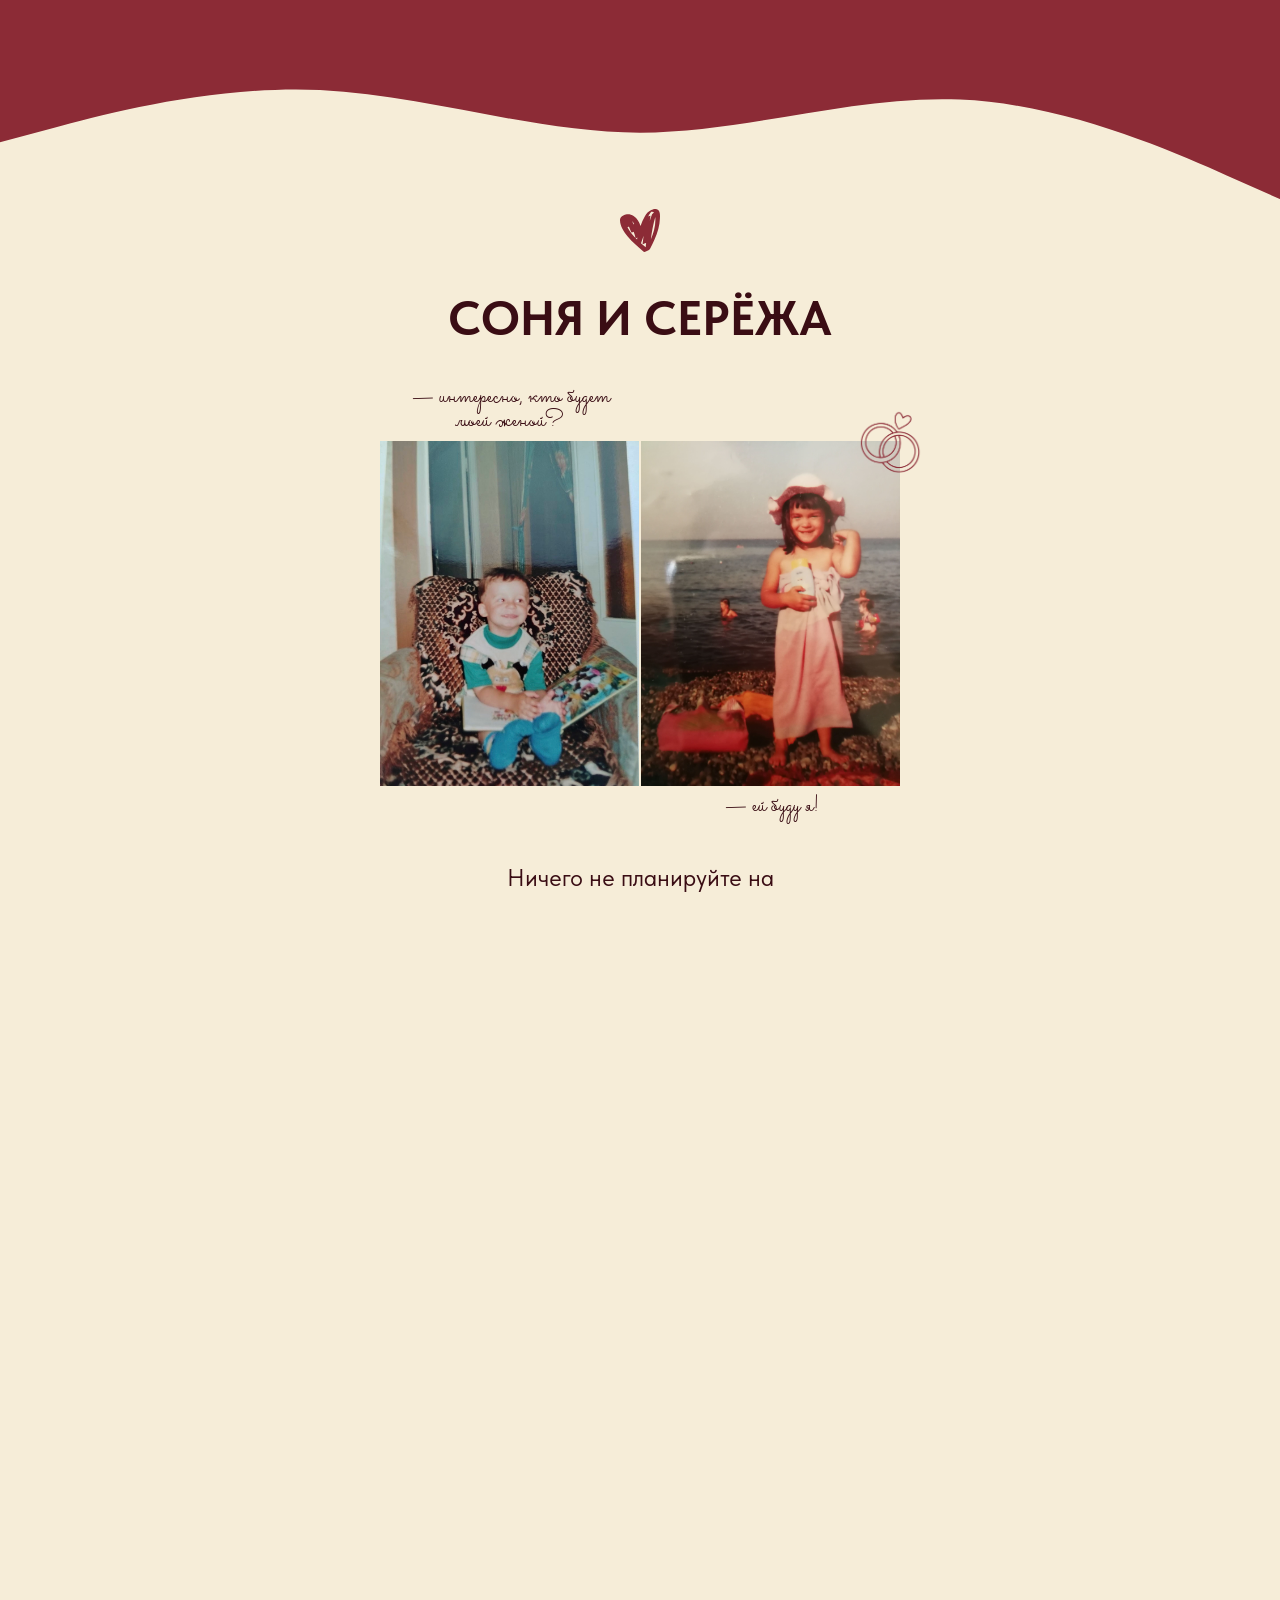
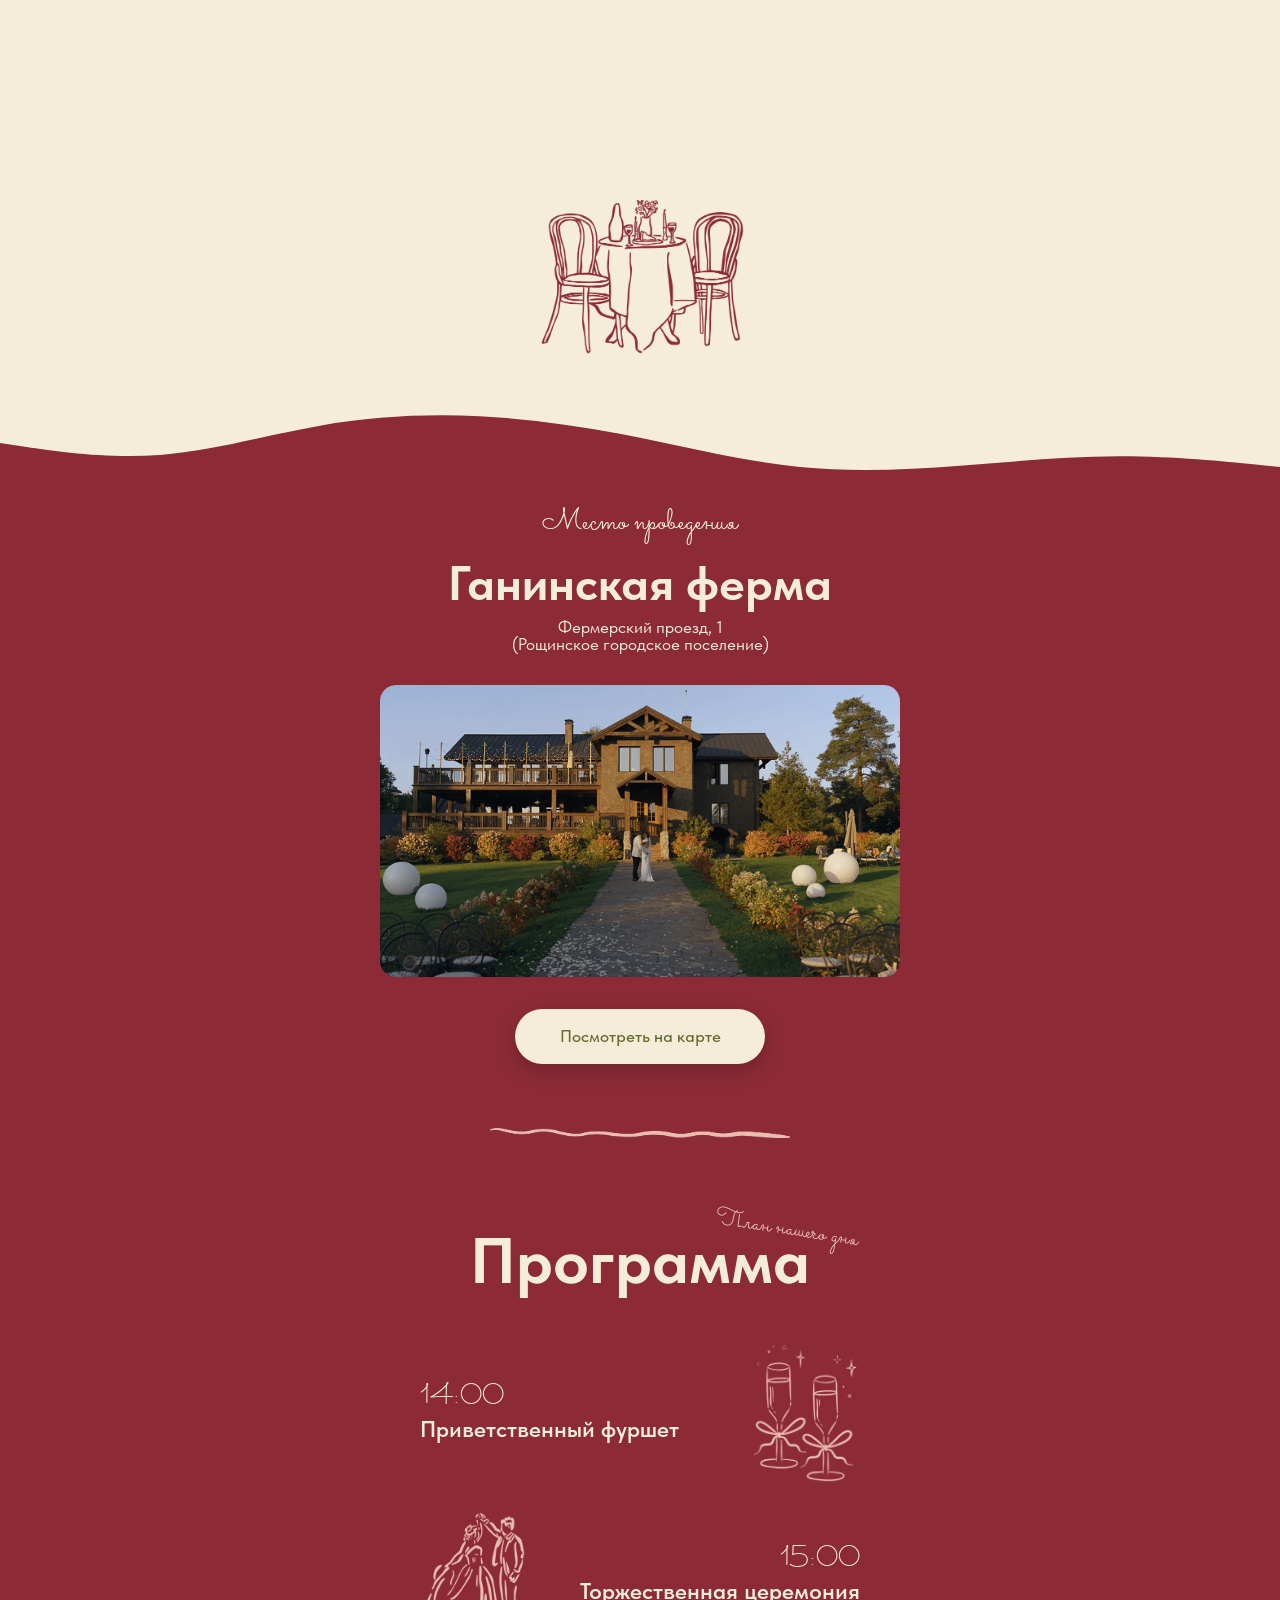
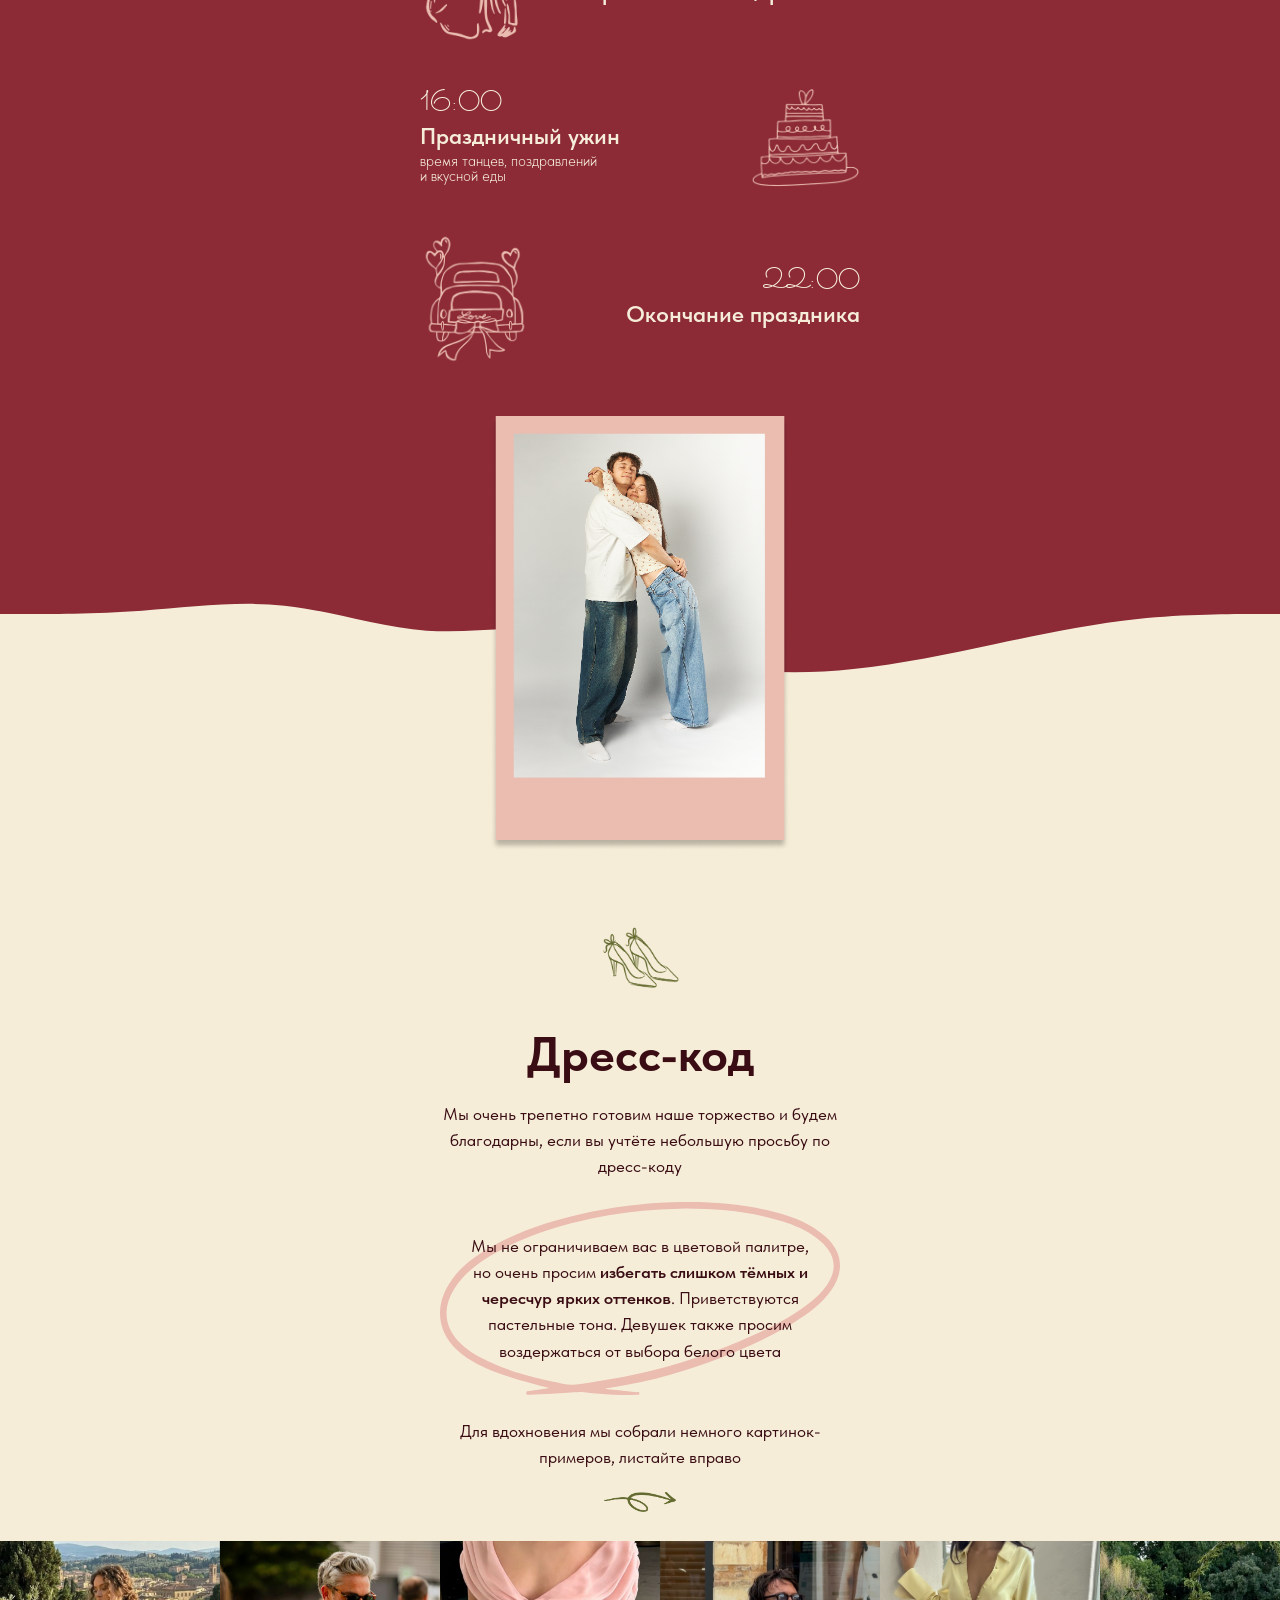
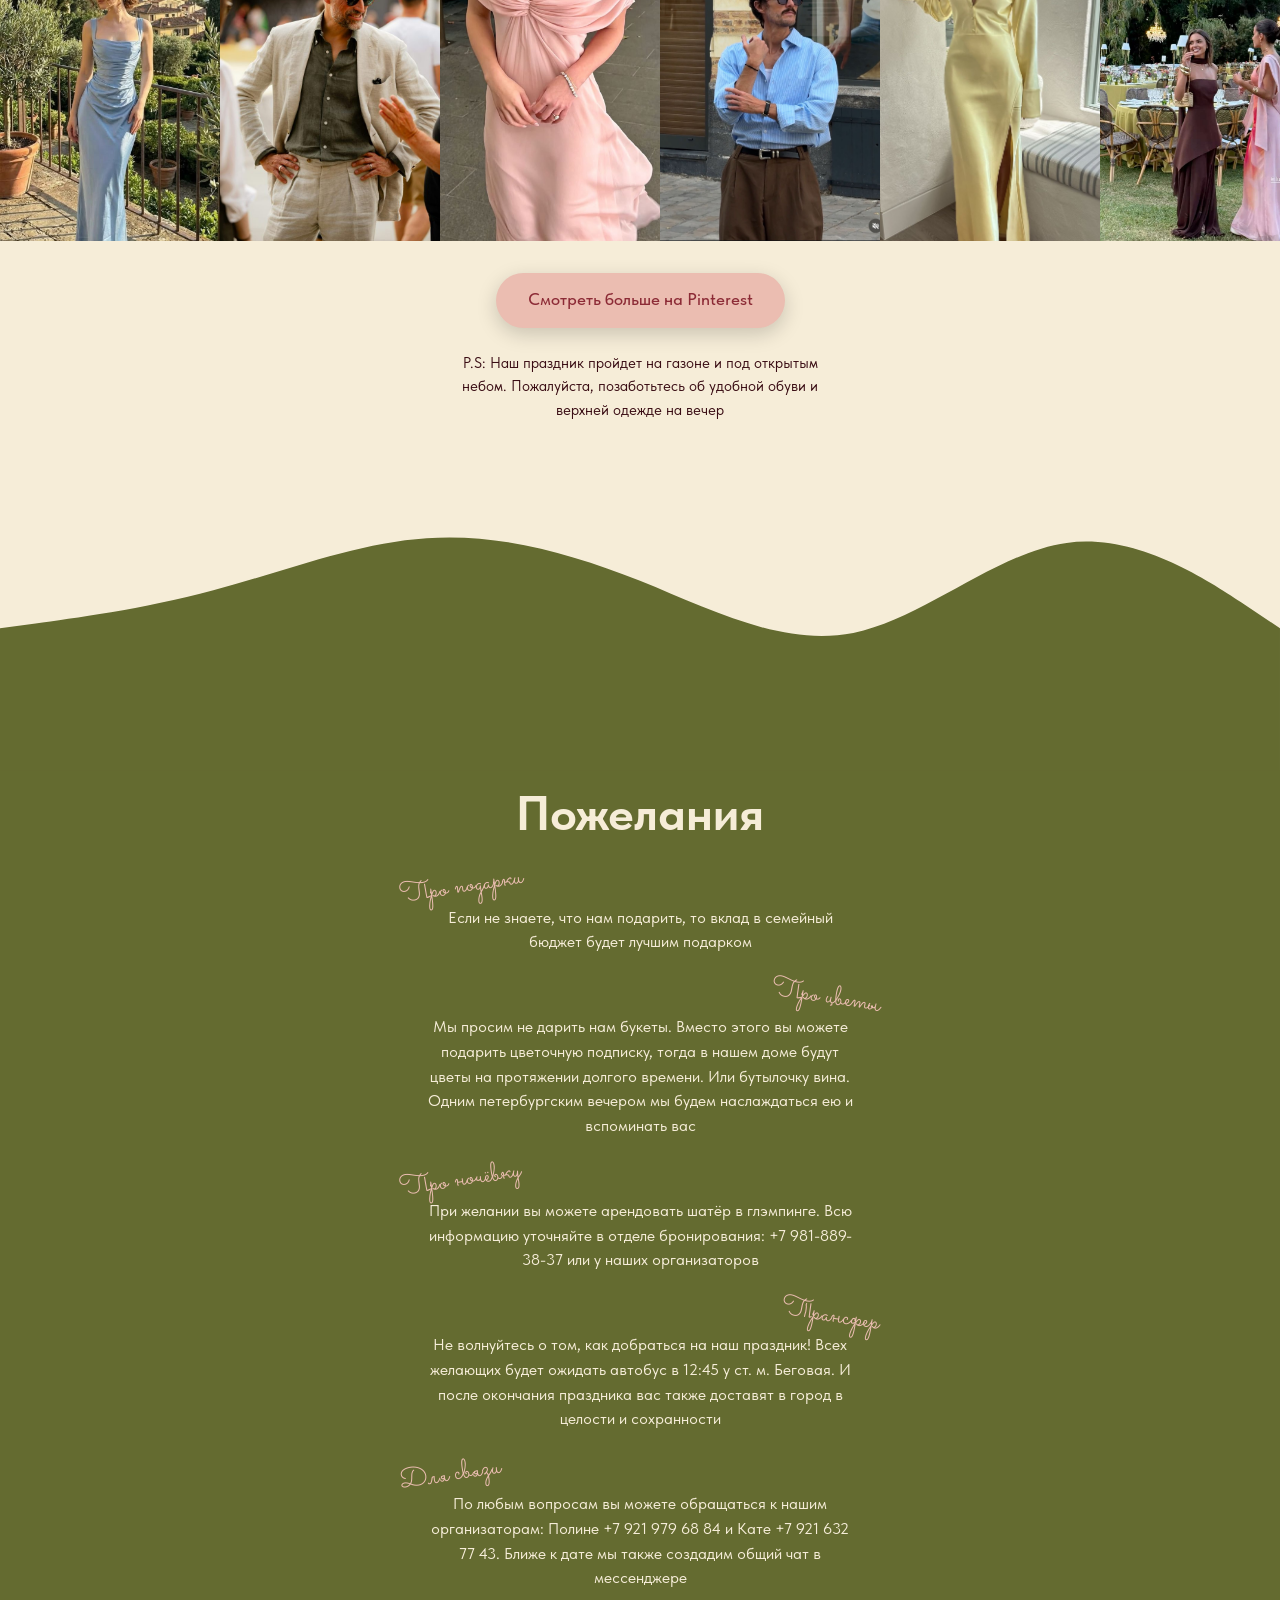
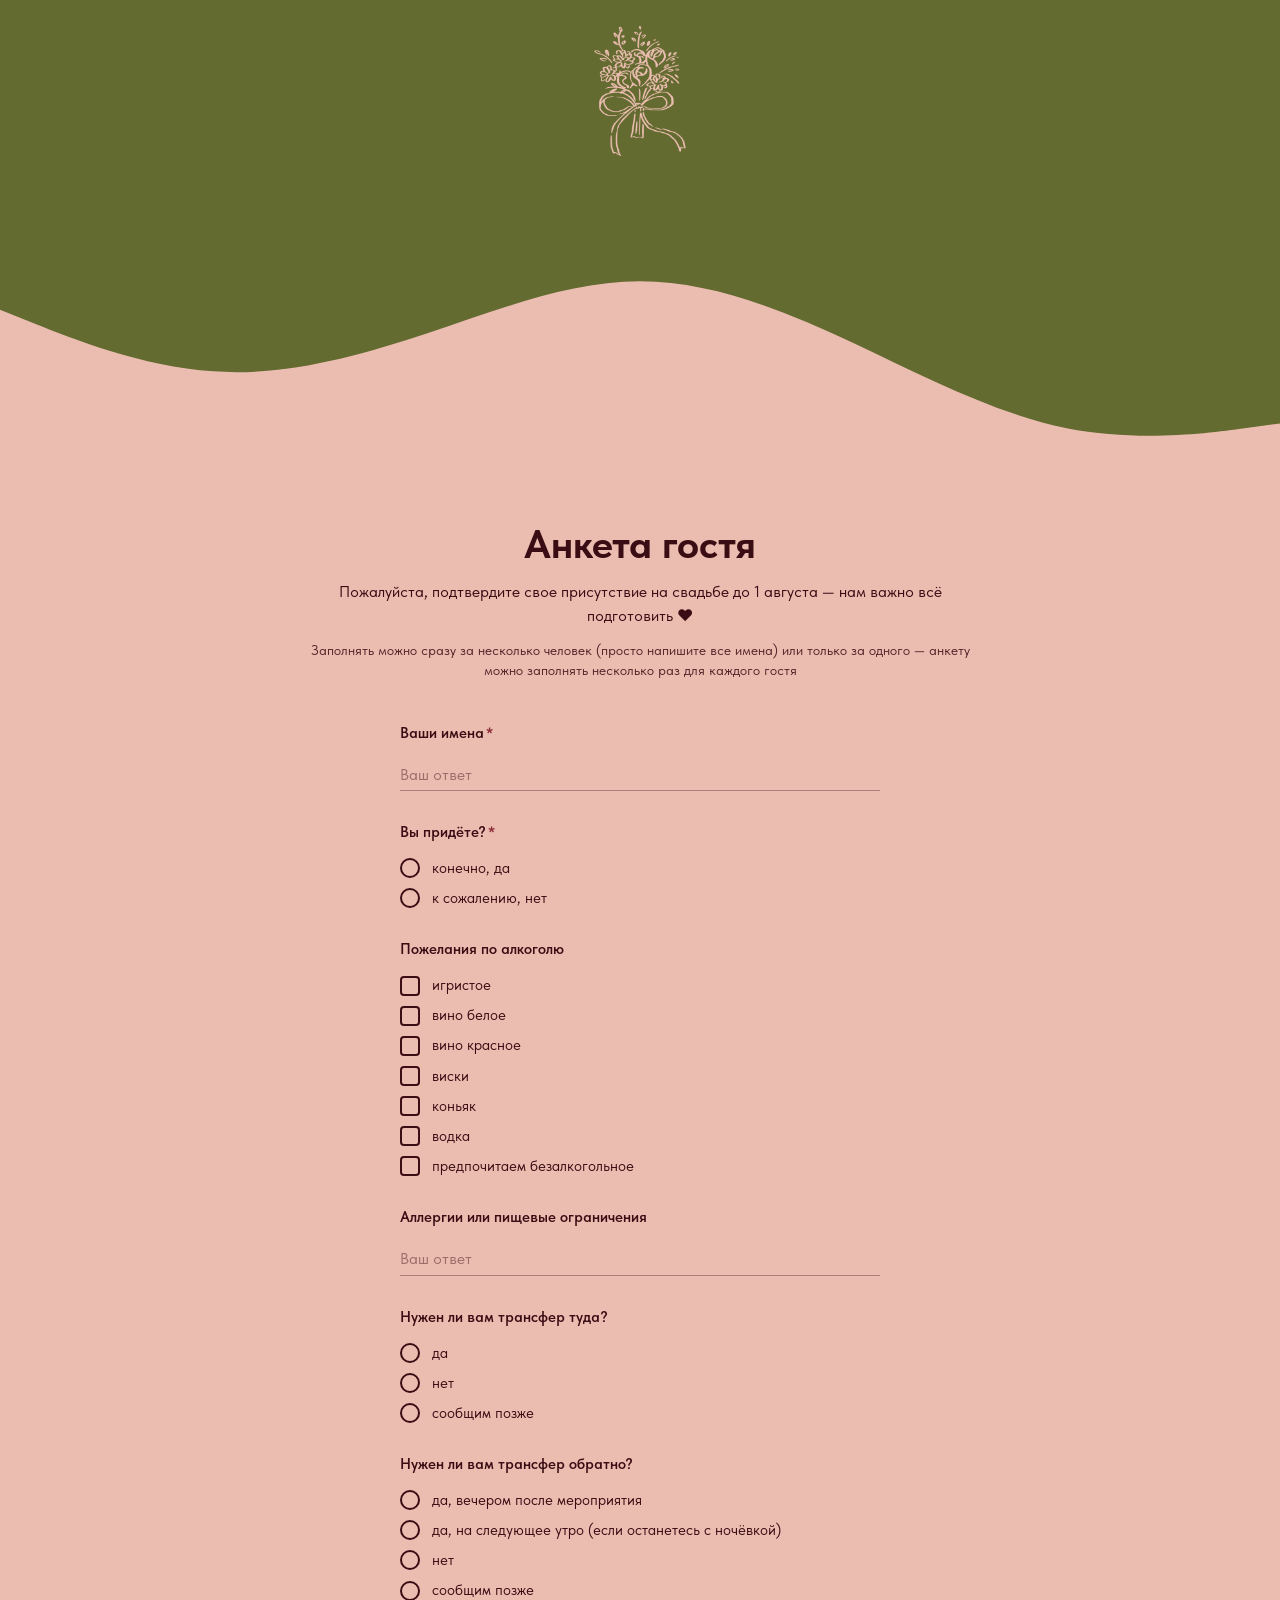
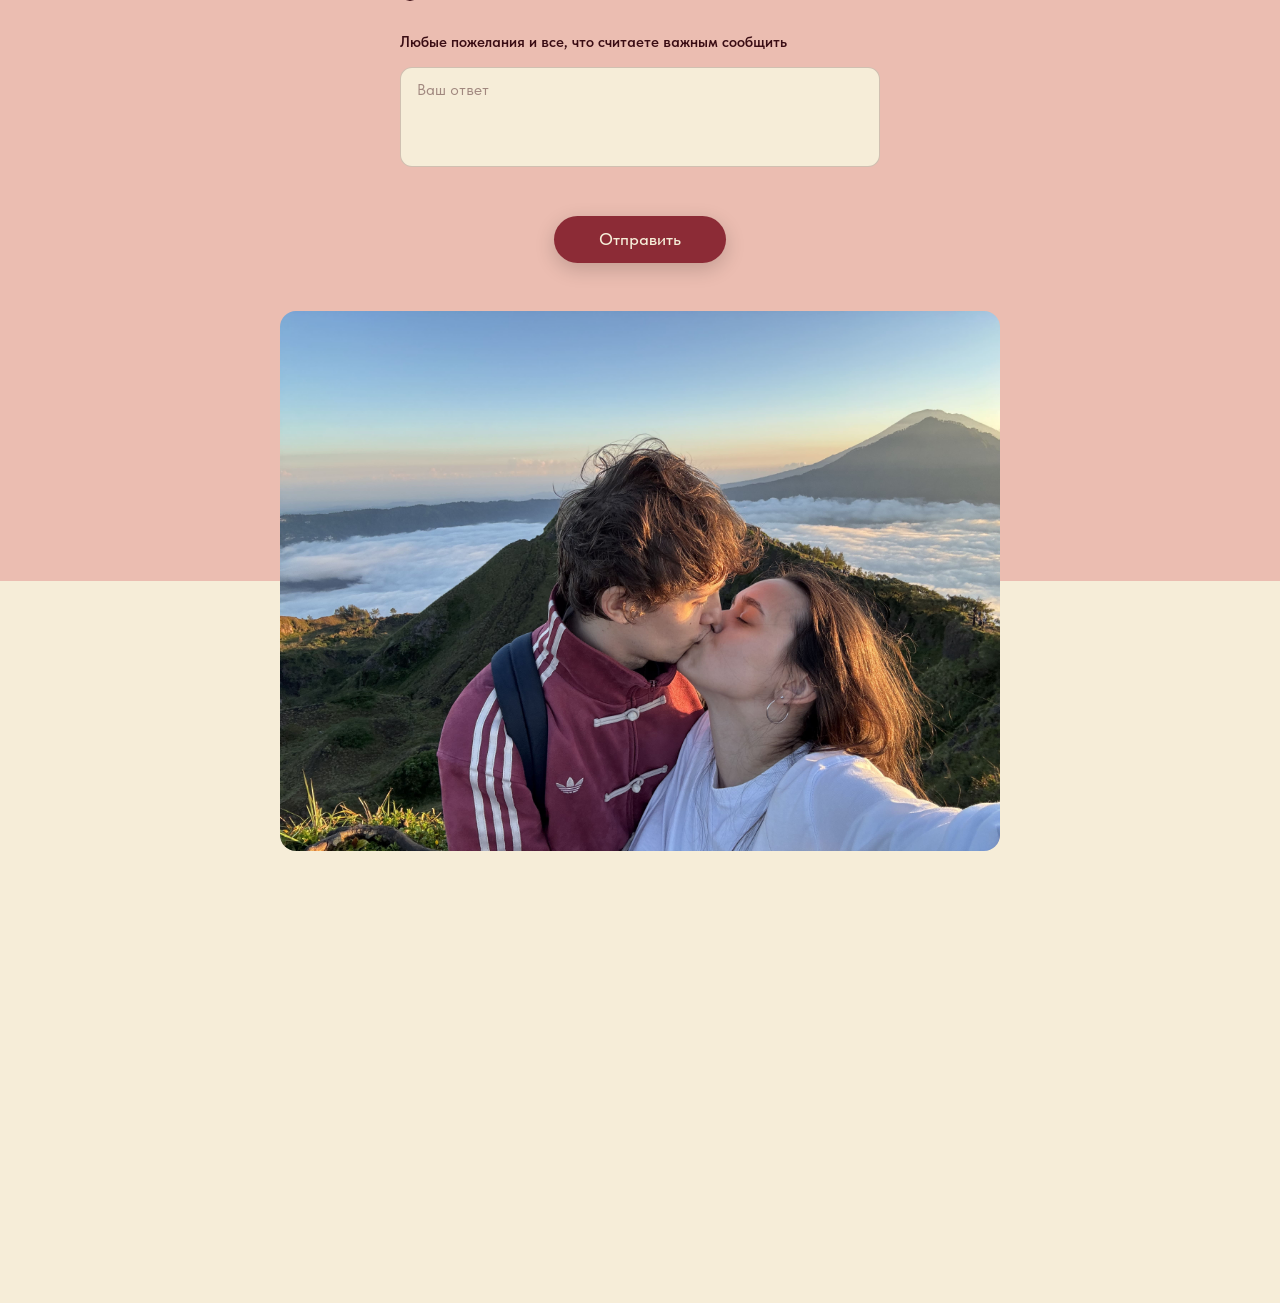
==== commit 29980590: "design fixes" ====
--- a/index.html
+++ b/index.html
@@ -4,13 +4,23 @@
   <meta charset="UTF-8" />
   <meta name="viewport" content="width=device-width, initial-scale=1.0" />
   <title>Соня и Серёжа — 06.09.2026</title>
+  <meta name="theme-color" content="#8C2B36" />
   <meta name="description" content="Приглашение на свадьбу Сони и Серёжи — 6 сентября 2026, Ганинская ферма" />
+  <link rel="icon" href="assets/icons/top_heart.svg" type="image/svg+xml" />
   <link rel="preconnect" href="https://fonts.googleapis.com" />
   <link rel="preconnect" href="https://fonts.gstatic.com" crossorigin />
   <link href="https://fonts.googleapis.com/css2?family=Cormorant+Garamond:ital,wght@0,400;0,600;0,700;1,400&family=Caveat:wght@400;700&family=Inter:wght@400;500;600&display=swap" rel="stylesheet" />
   <link rel="stylesheet" href="styles.css" />
 </head>
 <body>
+  <div class="site">
+
+  <!-- Wave top → hero -->
+  <div class="wave wave--hero-top" aria-hidden="true">
+    <svg xmlns="http://www.w3.org/2000/svg" viewBox="0 0 1440 224" preserveAspectRatio="none">
+      <path fill="#8C2B36" fill-opacity="1" d="M0,160L60,144C120,128,240,96,360,101.3C480,107,600,149,720,149.3C840,149,960,107,1080,112C1200,117,1320,171,1380,197.3L1440,224L1440,0L1380,0C1320,0,1200,0,1080,0C960,0,840,0,720,0C600,0,480,0,360,0C240,0,120,0,60,0L0,0Z"></path>
+    </svg>
+  </div>
 
   <!-- ===== HERO ===== -->
   <section id="hero">
@@ -36,13 +46,15 @@
       </div>
     </div>
 
-    <div class="hero-date-block reveal">
-      <p class="hero-pre">Ничего не планируйте на</p>
-      <p class="hero-date">06.09.2026</p>
-      <p class="hero-post">Потому что мы женимся!</p>
-    </div>
-
-    <img class="hero-line" src="assets/icons/line_after_main_section.png" alt="" aria-hidden="true" />
+    <div class="hero-date-wrap reveal">
+      <div class="hero-date-block">
+        <p class="hero-pre">Ничего не планируйте на</p>
+        <p class="hero-date">06.09.2026</p>
+        <p class="hero-post">Потому что мы женимся!</p>
+      </div>
+
+      <img class="hero-line" src="assets/icons/line_after_main_section.png" alt="" aria-hidden="true" />
+    </div>
 
   </section>
 
@@ -71,7 +83,7 @@
 
   <!-- ===== CALENDAR ===== -->
   <section id="calendar">
-    <div class="container">
+    <div class="container reveal-group">
       <h2 class="cal-month reveal">Сентябрь, 2026</h2>
 
       <!-- Two-row grid: row 1 = day names, row 2 = numbers -->
@@ -118,7 +130,7 @@
 
   <!-- ===== LOCATION ===== -->
   <section id="location">
-    <div class="container">
+    <div class="container reveal-group">
       <p class="location-label reveal">Место проведения</p>
       <h2 class="location-title reveal">Ганинская ферма</h2>
       <p class="location-address reveal">Фермерский проезд, 1<br>(Рощинское городское поселение)</p>
@@ -142,7 +154,7 @@
       </div>
 
       <img
-        class="location-line"
+        class="location-line reveal"
         src="assets/icons/line_location.png"
         alt=""
         aria-hidden="true"
@@ -152,7 +164,7 @@
 
   <!-- ===== PROGRAM ===== -->
   <section id="program">
-    <div class="container">
+    <div class="container reveal-group">
       <div class="program-header reveal">
         <div class="program-title-wrap">
           <p class="program-label">План нашего дня</p>
@@ -161,7 +173,7 @@
       </div>
 
       <ul class="program-list">
-        <li class="program-item reveal reveal-delay-1">
+        <li class="program-item reveal">
           <div class="program-text">
             <span class="program-time">14:00</span>
             <span class="program-event">Приветственный фуршет</span>
@@ -169,7 +181,7 @@
           <img class="program-icon" src="assets/icons/program_first.png" alt="" aria-hidden="true" />
         </li>
 
-        <li class="program-item program-item--reverse reveal reveal-delay-2">
+        <li class="program-item program-item--reverse reveal">
           <div class="program-text">
             <span class="program-time">15:00</span>
             <span class="program-event">Торжественная церемония</span>
@@ -177,7 +189,7 @@
           <img class="program-icon" src="assets/icons/program_second.png" alt="" aria-hidden="true" />
         </li>
 
-        <li class="program-item reveal reveal-delay-3">
+        <li class="program-item reveal">
           <div class="program-text">
             <span class="program-time">16:00</span>
             <span class="program-event">Праздничный ужин</span>
@@ -186,7 +198,7 @@
           <img class="program-icon" src="assets/icons/program_third.png" alt="" aria-hidden="true" />
         </li>
 
-        <li class="program-item program-item--reverse reveal reveal-delay-4">
+        <li class="program-item program-item--reverse reveal">
           <div class="program-text">
             <span class="program-time">22:00</span>
             <span class="program-event">Окончание праздника</span>
@@ -217,7 +229,7 @@
 
   <!-- ===== DRESSCODE ===== -->
   <section id="dresscode">
-    <div class="dresscode-inner">
+    <div class="dresscode-inner reveal-group">
       <img class="dresscode-top-icon reveal" src="assets/icons/dresscode-top.png" alt="" aria-hidden="true" />
 
       <h2 class="dresscode-title reveal">Дресс-код</h2>
@@ -230,7 +242,7 @@
       <div class="dresscode-circle-wrap reveal">
         <img class="dresscode-circle" src="assets/icons/circle_dresscode.svg" alt="" aria-hidden="true" />
         <p class="dresscode-p dresscode-p--circle">
-          Мы не ограничиваем вас в цветовой палитре, но с любовью просим
+          Мы не ограничиваем вас в цветовой палитре, но очень просим
           <strong>избегать слишком тёмных и чересчур ярких оттенков</strong>.
           Приветствуются пастельные тона. Девушек также просим воздержаться
           от выбора белого цвета
@@ -258,7 +270,7 @@
       <img class="dresscode-img" src="assets/dresscode/0469034b09c465345239971d23369d76.jpg" alt="Дресс-код" loading="lazy" />
     </div>
 
-    <div class="dresscode-footer">
+    <div class="dresscode-footer reveal-group">
       <a
         class="btn-dresscode-pinterest reveal"
         href="https://pin.it/2JDTP4u6Z"
@@ -275,7 +287,7 @@
   </section>
 
   <!-- Wave cream → wishes -->
-  <div class="wave wave--wishes-top" aria-hidden="true"">
+  <div class="wave wave--wishes-top" aria-hidden="true">
     <svg xmlns="http://www.w3.org/2000/svg" viewBox="0 0 1440 320">
       <path fill="#646B30" fill-opacity="1" d="M0,160L40,154.7C80,149,160,139,240,117.3C320,96,400,64,480,58.7C560,53,640,75,720,106.7C800,139,880,181,960,165.3C1040,149,1120,75,1200,64C1280,53,1360,107,1400,133.3L1440,160L1440,320L1400,320C1360,320,1280,320,1200,320C1120,320,1040,320,960,320C880,320,800,320,720,320C640,320,560,320,480,320C400,320,320,320,240,320C160,320,80,320,40,320L0,320Z"></path>
     </svg>
@@ -283,10 +295,10 @@
 
   <!-- ===== WISHES ===== -->
   <section id="wishes">
-    <div class="wishes-inner">
+    <div class="wishes-inner reveal-group">
       <h2 class="wishes-title reveal">Пожелания</h2>
 
-      <div class="wish-block reveal reveal-delay-1">
+      <div class="wish-block reveal">
         <p class="wish-label wish-label--left">Про подарки</p>
         <p class="wish-text">
           Если не знаете, что нам подарить, то вклад в семейный бюджет
@@ -294,7 +306,7 @@
         </p>
       </div>
 
-      <div class="wish-block reveal reveal-delay-2">
+      <div class="wish-block reveal">
         <p class="wish-label wish-label--right">Про цветы</p>
         <p class="wish-text">
           Мы просим не дарить нам букеты. Вместо этого вы можете подарить
@@ -304,7 +316,7 @@
         </p>
       </div>
 
-      <div class="wish-block reveal reveal-delay-3">
+      <div class="wish-block reveal">
         <p class="wish-label wish-label--left">Про ночёвку</p>
         <p class="wish-text conditional-block" data-show-for="friend">
           При желании вы можете арендовать шатёр в глэмпинге. Всю информацию
@@ -315,12 +327,12 @@
           остаться в них на ночь. Все подробности уточняйте у наших организаторов
         </p>
         <p class="wish-text conditional-block" data-show-for="default">
-          Для родных мы арендовали домики рядом с площадкой. При желании вы можете
-          остаться в них на ночь. Все подробности уточняйте у наших организаторов
-        </p>
-      </div>
-
-      <div class="wish-block reveal reveal-delay-4">
+          При желании вы можете арендовать шатёр в глэмпинге. Всю информацию
+          уточняйте в отделе бронирования: +7 981-889-38-37 или у наших организаторов
+        </p>
+      </div>
+
+      <div class="wish-block reveal">
         <p class="wish-label wish-label--right">Трансфер</p>
         <p class="wish-text">
           Не волнуйтесь о том, как добраться на наш праздник! Всех желающих
@@ -329,7 +341,7 @@
         </p>
       </div>
 
-      <div class="wish-block reveal reveal-delay-5">
+      <div class="wish-block reveal">
         <p class="wish-label wish-label--left">Для связи</p>
         <p class="wish-text">
           По любым вопросам вы можете обращаться к нашим организаторам:
@@ -347,194 +359,194 @@
     </div>
   </section>
 
-  <!-- Wave wishes → cream -->
-  <div class="wave wave--wishes-bottom" aria-hidden="true"">
-    <svg xmlns="http://www.w3.org/2000/svg" viewBox="0 0 1440 320">
+  <!-- Wave wishes → form (green → pink) -->
+  <div class="wave wave--wishes-form" aria-hidden="true">
+    <svg xmlns="http://www.w3.org/2000/svg" viewBox="0 0 1440 320" preserveAspectRatio="none">
       <path fill="#646B30" fill-opacity="1" d="M0,128L40,144C80,160,160,192,240,197.3C320,203,400,181,480,154.7C560,128,640,96,720,96C800,96,880,128,960,165.3C1040,203,1120,245,1200,261.3C1280,277,1360,267,1400,261.3L1440,256L1440,0L1400,0C1360,0,1280,0,1200,0C1120,0,1040,0,960,0C880,0,800,0,720,0C640,0,560,0,480,0C400,0,320,0,240,0C160,0,80,0,40,0L0,0Z"></path>
     </svg>
   </div>
 
-  <!-- ===== COUNTDOWN ===== -->
-  <section id="countdown">
+  <!-- ===== FORM ===== -->
+  <section id="form-section">
     <div class="container">
-      <h2 class="countdown-title reveal">До свадьбы осталось:</h2>
-
-      <div class="countdown-grid reveal">
-        <div class="countdown-unit">
-          <span class="countdown-num" id="cd-days">—</span>
-          <span class="countdown-label">дней</span>
-        </div>
-        <div class="countdown-unit">
-          <span class="countdown-num" id="cd-hours">—</span>
-          <span class="countdown-label">часов</span>
-        </div>
-        <div class="countdown-unit">
-          <span class="countdown-num" id="cd-minutes">—</span>
-          <span class="countdown-label">минут</span>
-        </div>
-        <div class="countdown-unit">
-          <span class="countdown-num" id="cd-seconds">—</span>
-          <span class="countdown-label">секунд</span>
-        </div>
-      </div>
-    </div>
-  </section>
-
-  <div class="countdown-photo-bridge">
+      <div class="form-intro">
+        <h2 class="form-title">Анкета гостя</h2>
+        <p class="form-subtitle">
+          Пожалуйста, подтвердите свое присутствие на свадьбе до 1 августа — нам важно всё подготовить ♥
+        </p>
+        <p class="form-note">
+          Заполнять можно сразу за несколько человек (просто напишите все имена) или только за одного —
+          анкету можно заполнять несколько раз для каждого гостя
+        </p>
+      </div>
+
+      <!-- Thank-you screen -->
+      <div id="thank-you">
+        <span class="thank-you-heart">♥</span>
+        <h3 class="thank-you-title">Спасибо! Ждём вас!</h3>
+        <p class="thank-you-body">Мы очень рады, что вы будете рядом в этот день.</p>
+      </div>
+
+      <!-- Form -->
+      <form class="rsvp-form" id="rsvp-form">
+        <input type="hidden" name="guest_code" id="guest_code_field" value="" />
+
+        <div class="form-group">
+          <label for="name">Ваши имена<span class="required-mark" aria-hidden="true">*</span></label>
+          <input type="text" id="name" name="name" required placeholder="Ваш ответ" />
+        </div>
+
+        <div class="form-group">
+          <label>Вы придёте?<span class="required-mark" aria-hidden="true">*</span></label>
+          <div class="radio-group">
+            <label class="radio-label">
+              <input type="radio" name="attending" value="конечно, да" required />
+              <span class="choice-text">конечно, да</span>
+            </label>
+            <label class="radio-label">
+              <input type="radio" name="attending" value="к сожалению, нет" />
+              <span class="choice-text">к сожалению, нет</span>
+            </label>
+          </div>
+        </div>
+
+        <div class="form-group">
+          <label>Пожелания по алкоголю</label>
+          <div class="checkbox-group">
+            <label class="checkbox-label">
+              <input type="checkbox" name="alcohol" value="игристое" />
+              <span class="choice-text">игристое</span>
+            </label>
+            <label class="checkbox-label">
+              <input type="checkbox" name="alcohol" value="вино белое" />
+              <span class="choice-text">вино белое</span>
+            </label>
+            <label class="checkbox-label">
+              <input type="checkbox" name="alcohol" value="вино красное" />
+              <span class="choice-text">вино красное</span>
+            </label>
+            <label class="checkbox-label">
+              <input type="checkbox" name="alcohol" value="виски" />
+              <span class="choice-text">виски</span>
+            </label>
+            <label class="checkbox-label">
+              <input type="checkbox" name="alcohol" value="коньяк" />
+              <span class="choice-text">коньяк</span>
+            </label>
+            <label class="checkbox-label">
+              <input type="checkbox" name="alcohol" value="водка" />
+              <span class="choice-text">водка</span>
+            </label>
+            <label class="checkbox-label">
+              <input type="checkbox" name="alcohol" value="предпочитаю безалкогольное" />
+              <span class="choice-text">предпочитаем безалкогольное</span>
+            </label>
+          </div>
+        </div>
+
+        <div class="form-group">
+          <label for="allergies">Аллергии или пищевые ограничения</label>
+          <input type="text" id="allergies" name="allergies" placeholder="Ваш ответ" />
+        </div>
+
+        <div class="form-group">
+          <label>Нужен ли вам трансфер туда?</label>
+          <div class="radio-group">
+            <label class="radio-label">
+              <input type="radio" name="bus_to" value="да" />
+              <span class="choice-text">да</span>
+            </label>
+            <label class="radio-label">
+              <input type="radio" name="bus_to" value="нет" />
+              <span class="choice-text">нет</span>
+            </label>
+            <label class="radio-label">
+              <input type="radio" name="bus_to" value="сообщим позже" />
+              <span class="choice-text">сообщим позже</span>
+            </label>
+          </div>
+        </div>
+
+        <div class="form-group">
+          <label>Нужен ли вам трансфер обратно?</label>
+          <div class="radio-group">
+            <label class="radio-label">
+              <input type="radio" name="bus_back" value="да, вечером после мероприятия" />
+              <span class="choice-text">да, вечером после мероприятия</span>
+            </label>
+            <label class="radio-label">
+              <input type="radio" name="bus_back" value="да, на следующее утро (если останетесь с ночёвкой)" />
+              <span class="choice-text">да, на следующее утро (если останетесь с ночёвкой)</span>
+            </label>
+            <label class="radio-label">
+              <input type="radio" name="bus_back" value="нет" />
+              <span class="choice-text">нет</span>
+            </label>
+            <label class="radio-label">
+              <input type="radio" name="bus_back" value="сообщим позже" />
+              <span class="choice-text">сообщим позже</span>
+            </label>
+          </div>
+        </div>
+
+        <div class="form-group">
+          <label for="wishes-field">Любые пожелания и все, что считаете важным сообщить</label>
+          <textarea id="wishes-field" name="wishes" placeholder="Ваш ответ"></textarea>
+        </div>
+
+        <div class="form-submit">
+          <button type="submit" class="btn-submit">Отправить</button>
+        </div>
+      </form>
+    </div>
+  </section>
+
+  <div class="form-footer-photo-bridge">
     <img
-      class="countdown-couple-photo reveal"
+      class="form-footer-photo reveal"
       src="assets/couple/main.jpg"
       alt="Соня и Серёжа"
       loading="lazy"
     />
   </div>
 
-  <!-- ===== FORM ===== -->
-  <section id="form-section">
-    <div class="container">
-      <h2 class="form-title reveal">Анкета гостя</h2>
-      <p class="form-subtitle reveal">
-        Пожалуйста, подтвердите свое присутствие на свадьбе до 1 августа — нам важно всё подготовить ♥
-      </p>
-      <p class="form-note reveal">
-        Заполнять можно сразу за несколько человек (просто напишите все имена) или только за одного —
-        анкету можно заполнять несколько раз для каждого гостя
-      </p>
-
-      <!-- Thank-you screen -->
-      <div id="thank-you">
-        <span class="thank-you-heart">♥</span>
-        <h3 class="thank-you-title">Спасибо! Ждём вас!</h3>
-        <p class="thank-you-body">Мы очень рады, что вы будете рядом в этот день.</p>
-      </div>
-
-      <!-- Form -->
-      <form class="rsvp-form" id="rsvp-form">
-        <input type="hidden" name="guest_code" id="guest_code_field" value="" />
-
-        <div class="form-group">
-          <label for="name">Ваши имена<span class="required-mark" aria-hidden="true">*</span></label>
-          <input type="text" id="name" name="name" required placeholder="Ваш ответ" />
-        </div>
-
-        <div class="form-group">
-          <label>Вы придёте?<span class="required-mark" aria-hidden="true">*</span></label>
-          <div class="radio-group">
-            <label class="radio-label">
-              <input type="radio" name="attending" value="конечно, да" required />
-              <span class="choice-text">конечно, да</span>
-            </label>
-            <label class="radio-label">
-              <input type="radio" name="attending" value="к сожалению, нет" />
-              <span class="choice-text">к сожалению, нет</span>
-            </label>
-          </div>
-        </div>
-
-        <div class="form-group">
-          <label>Пожелания по алкоголю</label>
-          <div class="checkbox-group">
-            <label class="checkbox-label">
-              <input type="checkbox" name="alcohol" value="игристое" />
-              <span class="choice-text">игристое</span>
-            </label>
-            <label class="checkbox-label">
-              <input type="checkbox" name="alcohol" value="вино белое" />
-              <span class="choice-text">вино белое</span>
-            </label>
-            <label class="checkbox-label">
-              <input type="checkbox" name="alcohol" value="вино красное" />
-              <span class="choice-text">вино красное</span>
-            </label>
-            <label class="checkbox-label">
-              <input type="checkbox" name="alcohol" value="виски" />
-              <span class="choice-text">виски</span>
-            </label>
-            <label class="checkbox-label">
-              <input type="checkbox" name="alcohol" value="коньяк" />
-              <span class="choice-text">коньяк</span>
-            </label>
-            <label class="checkbox-label">
-              <input type="checkbox" name="alcohol" value="водка" />
-              <span class="choice-text">водка</span>
-            </label>
-            <label class="checkbox-label">
-              <input type="checkbox" name="alcohol" value="предпочитаю безалкогольное" />
-              <span class="choice-text">предпочитаю безалкогольное</span>
-            </label>
-          </div>
-        </div>
-
-        <div class="form-group">
-          <label for="allergies">Аллергии или пищевые ограничения</label>
-          <input type="text" id="allergies" name="allergies" placeholder="Ваш ответ" />
-        </div>
-
-        <div class="form-group">
-          <label>Нужен ли вам трансфер туда?</label>
-          <div class="radio-group">
-            <label class="radio-label">
-              <input type="radio" name="bus_to" value="да" />
-              <span class="choice-text">да</span>
-            </label>
-            <label class="radio-label">
-              <input type="radio" name="bus_to" value="нет" />
-              <span class="choice-text">нет</span>
-            </label>
-            <label class="radio-label">
-              <input type="radio" name="bus_to" value="сообщим позже" />
-              <span class="choice-text">сообщим позже</span>
-            </label>
-          </div>
-        </div>
-
-        <div class="form-group">
-          <label>Нужен ли вам трансфер обратно?</label>
-          <div class="radio-group">
-            <label class="radio-label">
-              <input type="radio" name="bus_back" value="да, вечером после мероприятия" />
-              <span class="choice-text">да, вечером после мероприятия</span>
-            </label>
-            <label class="radio-label">
-              <input type="radio" name="bus_back" value="да, на следующее утро (если останетесь с ночёвкой)" />
-              <span class="choice-text">да, на следующее утро (если останетесь с ночёвкой)</span>
-            </label>
-            <label class="radio-label">
-              <input type="radio" name="bus_back" value="нет" />
-              <span class="choice-text">нет</span>
-            </label>
-            <label class="radio-label">
-              <input type="radio" name="bus_back" value="сообщим позже" />
-              <span class="choice-text">сообщим позже</span>
-            </label>
-          </div>
-        </div>
-
-        <div class="form-group">
-          <label for="wishes-field">Любые пожелания и все, что считаете важным сообщить</label>
-          <textarea id="wishes-field" name="wishes" placeholder="Ваш ответ"></textarea>
-        </div>
-
-        <div class="form-submit">
-          <button type="submit" class="btn-submit">Отправить</button>
-        </div>
-      </form>
-    </div>
-  </section>
-
-
-
   <!-- ===== FOOTER ===== -->
-  <footer>
-    <p class="footer-signoff">С любовью,<br>Соня и Серёжа</p>
+  <footer class="reveal-group">
+    <section id="countdown" class="countdown--footer">
+      <h2 class="countdown-title reveal">Встретимся через:</h2>
+
+      <div class="countdown-grid reveal">
+        <div class="countdown-unit">
+          <span class="countdown-num" id="cd-days">—</span>
+          <span class="countdown-label">дней</span>
+        </div>
+        <div class="countdown-unit">
+          <span class="countdown-num" id="cd-hours">—</span>
+          <span class="countdown-label">часов</span>
+        </div>
+        <div class="countdown-unit">
+          <span class="countdown-num" id="cd-minutes">—</span>
+          <span class="countdown-label">минут</span>
+        </div>
+        <div class="countdown-unit">
+          <span class="countdown-num" id="cd-seconds">—</span>
+          <span class="countdown-label">секунд</span>
+        </div>
+      </div>
+    </section>
+
+    <p class="footer-signoff reveal">С любовью, Соня и Серёжа</p>
+
     <img
-      class="footer-icon"
-      src="assets/icons/footer.png"
-      alt=""
-      aria-hidden="true"
-      loading="lazy"
-    />
+    class="footer-icon reveal"
+    src="assets/icons/footer.png"
+    alt=""
+    aria-hidden="true"
+    loading="lazy"
+  />
   </footer>
+
+  </div>
 
   <script src="app.js"></script>
 </body>
--- a/styles.css
+++ b/styles.css
@@ -22,7 +22,7 @@
 :root {
   --bordeaux: #6E1422;
   --bordeaux-dark: #4a0d17;
-  --cream: #F6E3B5;
+  --cream: #F6EDD8;
   --cream-dark: #efd89e;
   --rose: #E9CDD0;
   --rose-mid: #ddb8bd;
@@ -40,15 +40,36 @@
   --dark: #3A0D14;
 }
 
-html { scroll-behavior: smooth; }
+html {
+  scroll-behavior: smooth;
+  background: #8C2B36;
+}
 
 body {
   font-family: var(--font-body);
   font-size: 16px;
   line-height: 1.65;
   color: var(--text);
-  background: var(--cream);
+  background: transparent;
   overflow-x: hidden;
+  min-height: 100%;
+}
+
+.site {
+  background: var(--cream);
+  min-height: 100%;
+}
+
+body::after {
+  content: '';
+  position: fixed;
+  left: 0;
+  right: 0;
+  bottom: -100vh;
+  height: 100vh;
+  background: var(--cream);
+  pointer-events: none;
+  z-index: 0;
 }
 
 img { display: block; max-width: 100%; }
@@ -71,15 +92,25 @@
 /* ===== SCROLL REVEAL ===== */
 .reveal {
   opacity: 0;
-  transform: translateY(24px);
-  transition: opacity 0.6s ease, transform 0.6s ease;
-}
-.reveal.in-view { opacity: 1; transform: translateY(0); }
-.reveal-delay-1 { transition-delay: 0.1s; }
-.reveal-delay-2 { transition-delay: 0.2s; }
-.reveal-delay-3 { transition-delay: 0.3s; }
-.reveal-delay-4 { transition-delay: 0.4s; }
-.reveal-delay-5 { transition-delay: 0.5s; }
+  transform: translateY(20px);
+  transition:
+    opacity 0.55s ease,
+    transform 0.55s ease;
+  transition-delay: calc(var(--reveal-delay, 0) * 100ms);
+}
+
+.reveal.in-view {
+  opacity: 1;
+  transform: translateY(0);
+}
+
+@media (prefers-reduced-motion: reduce) {
+  .reveal {
+    opacity: 1;
+    transform: none;
+    transition: none;
+  }
+}
 
 /* ===== LAYOUT ===== */
 .container {
@@ -101,6 +132,11 @@
   display: block;
   width: 100%;
   height: 100%;
+}
+
+.wave--hero-top {
+  background: var(--cream);
+  margin-bottom: -2px;
 }
 
 /* Специально для волны между календарём и локацией */
@@ -116,14 +152,14 @@
 #hero {
   background: var(--cream);
   text-align: center;
-  padding: 2.5rem 1.5rem 0;
+  padding: 0.5rem 1.5rem 0;
   color: var(--dark);
 }
 
 .hero-heart-icon {
   display: block;
   width: clamp(26px, 5vw, 40px);
-  margin: 0 auto 2.5rem;
+  margin: 0.25rem auto 2.5rem;
 }
 
 .hero-names {
@@ -200,8 +236,12 @@
   line-height: 1;
 }
 
+.hero-date-wrap {
+  padding: 0 1rem 2.5rem;
+}
+
 .hero-date-block {
-  padding: 0 1rem 2.5rem;
+  padding: 0;
 }
 
 .hero-pre {
@@ -229,7 +269,7 @@
 .hero-line {
   display: block;
   width: clamp(180px, 55vw, 320px);
-  margin: 0 auto;
+  margin: 1.5rem auto 0;
 }
 
 /* ===== GREETING ===== */
@@ -384,14 +424,14 @@
   font-family: var(--font-tilda);
   font-size: clamp(1.3rem, 4.5vw, 2rem);
   font-weight: 600;
-  color: #F6E3B5;
+  color: var(--cream);
   line-height: 1;
 }
 
 .cal-bottom-icon {
   display: block;
   width: clamp(100px, 50vw, 220px);
-  margin: 0rem auto 0;
+  margin: 3rem auto 0;
 }
 
 /* ===== WAVE → BORDEAUX ===== */
@@ -412,7 +452,7 @@
 .location-label {
   font-family: var(--font-sacramento);
   font-size: clamp(1.4rem, 4vw, 1.9rem);
-  color: #F6E3B5;
+  color: var(--cream);
   padding-top: 1rem;
   margin-bottom: 0.5rem;
 }
@@ -420,7 +460,7 @@
 .location-title {
   font-family: var(--font-tilda);
   font-size: clamp(2rem, 7vw, 3rem);
-  color: #F6E3B5;
+  color: var(--cream);
   font-weight: 700;
   margin-bottom: 0.5rem;
   line-height: 1.15;
@@ -430,7 +470,7 @@
   font-family: var(--font-tilda);
   font-size: clamp(0.9rem, 2.5vw, 1.05rem);
   font-weight: 400;
-  color: #F6E3B5;
+  color: var(--cream);
   line-height: 1;
 }
 
@@ -446,7 +486,7 @@
 
 .btn-location {
   display: inline-block;
-  background: #F6E3B5;
+  background: var(--cream);
   color: #646B30;
   font-family: var(--font-tilda);
   font-size: 1.05rem;
@@ -458,11 +498,6 @@
   text-decoration: none;
   box-shadow: 0 6px 20px rgba(0,0,0,0.20);
   transition: background 0.2s, color 0.2s;
-}
-
-.btn-location:hover {
-  background: #646B30;
-  color: #F6E3B5;
 }
 
 .location-line {
@@ -503,7 +538,7 @@
   font-family: var(--font-tilda);
   font-size: clamp(2.5rem, 8vw, 4rem);
   font-weight: 700;
-  color: #F6E3B5;
+  color: var(--cream);
   line-height: 1.1;
 }
 
@@ -543,7 +578,7 @@
 .program-time {
   font-family: var(--font-sacramento);
   font-size: clamp(1.3rem, 4.5vw, 1.8rem);
-  color: #F6E3B5;
+  color: var(--cream);
   line-height: 1;
 }
 
@@ -551,7 +586,7 @@
   font-family: var(--font-tilda);
   font-size: clamp(1.1rem, 3.5vw, 1.45rem);
   font-weight: 600;
-  color: #F6E3B5;
+  color: var(--cream);
   line-height: 1.25;
 }
 
@@ -559,7 +594,7 @@
   font-family: var(--font-tilda);
   font-size: clamp(0.8rem, 2.5vw, 0.95rem);
   font-weight: 300;
-  color: #F6E3B5;
+  color: var(--cream);
   line-height: 1;
 }
 
@@ -623,7 +658,7 @@
 /* ===== DRESSCODE ===== */
 #dresscode {
   background: var(--cream);
-  padding: 3.5rem 0 4rem;
+  padding: 1rem 0 4rem;
   text-align: center;
 }
 
@@ -699,6 +734,16 @@
   scrollbar-width: none;
   width: 100%;
   margin-bottom: 2rem;
+  cursor: grab;
+}
+
+.dresscode-carousel.is-dragging {
+  cursor: grabbing;
+  scroll-snap-type: none;
+}
+
+.dresscode-carousel.is-dragging .dresscode-img {
+  pointer-events: none;
 }
 
 .dresscode-carousel::-webkit-scrollbar {
@@ -712,6 +757,8 @@
   object-fit: cover;
   border-radius: 0;
   scroll-snap-align: start;
+  -webkit-user-drag: none;
+  user-select: none;
 }
 
 .dresscode-footer {
@@ -735,11 +782,6 @@
   margin-bottom: 1.5rem;
 }
 
-.btn-dresscode-pinterest:hover {
-  background: #8C2B36;
-  color: #EBBDB1;
-}
-
 .dresscode-ps {
   font-family: var(--font-tilda);
   font-size: clamp(0.85rem, 2.5vw, 0.95rem);
@@ -756,14 +798,19 @@
   margin-bottom: -1px;
 }
 
-.wave--wishes-bottom {
+.wave--wishes-bottom,
+.wave--wishes-form {
   overflow: visible;
   margin-bottom: -1px;
 }
 
+.wave--wishes-form {
+  background: #EBBDB1;
+}
+
 #wishes {
   background: #646B30;
-  padding: 3rem 0 2.5rem;
+  padding: 1rem 0 2.5rem;
   text-align: center;
 }
 
@@ -777,7 +824,7 @@
   font-family: var(--font-tilda);
   font-size: clamp(2rem, 7vw, 3rem);
   font-weight: 700;
-  color: #F6E3B5;
+  color: var(--cream);
   margin-bottom: 2.5rem;
   line-height: 1.15;
 }
@@ -790,7 +837,7 @@
   font-family: var(--font-sacramento);
   font-size: clamp(1.3rem, 4vw, 1.7rem);
   color: #EBBDB1;
-  margin-bottom: 0.5rem;
+  margin-bottom: -0.5rem;
   line-height: 1.2;
   display: inline-block;
 }
@@ -807,19 +854,21 @@
   text-align: left;
   display: block;
   transform-origin: left center;
+  margin-left: -1.5rem;
 }
 
 .wish-label--right {
   text-align: right;
   display: block;
   transform-origin: right center;
+  margin-right: -1.5rem;
 }
 
 .wish-text {
   font-family: var(--font-tilda);
   font-size: clamp(0.9rem, 2.8vw, 1rem);
   font-weight: 400;
-  color: #F6E3B5;
+  color: var(--cream);
   line-height: 1.55;
   text-align: center;
 }
@@ -844,27 +893,34 @@
   transition: background 0.2s;
 }
 
-.btn-pill-light:hover { background: var(--cream-dark); }
-
 /* ===== COUNTDOWN ===== */
 #countdown {
   background: var(--cream);
-  padding: 4rem 1.5rem 0;
-  text-align: center;
+  padding: 2rem 1.5rem 0;
+  text-align: center;
+}
+
+#countdown.countdown--footer {
+  background: transparent;
+  padding: 2rem 1.5rem 0;
+}
+
+#countdown.countdown--footer .countdown-grid {
+  margin-bottom: 3rem;
 }
 
 .countdown-title {
   font-family: var(--font-tilda);
   font-size: clamp(1.6rem, 5vw, 2.2rem);
   color: #8C2B36;
-  margin-bottom: 1.5rem;
-  font-weight: 700;
+  margin-bottom: 1rem;
+  font-weight: 600;
 }
 
 .countdown-grid {
   display: grid;
   grid-template-columns: repeat(4, 4rem);
-  column-gap: 1rem;
+  column-gap: 0.75rem;
   justify-content: center;
   margin-bottom: 3rem;
 }
@@ -893,11 +949,11 @@
   letter-spacing: 0.03em;
 }
 
-.countdown-photo-bridge {
-  background: linear-gradient(to bottom, var(--cream) 50%, #EBBDB1 50%);
-}
-
-.countdown-couple-photo {
+.form-footer-photo-bridge {
+  background: linear-gradient(to bottom, #EBBDB1 50%, var(--cream) 50%);
+}
+
+.form-footer-photo {
   display: block;
   width: 100%;
   max-width: 720px;
@@ -996,7 +1052,7 @@
 .form-group textarea {
   resize: none;
   min-height: 100px;
-  background: rgba(246, 227, 181, 0.55);
+  background: var(--cream);
   border: 1.5px solid rgba(58, 13, 20, 0.2);
   border-radius: 12px;
   padding: 0.75rem 1rem;
@@ -1004,7 +1060,7 @@
 
 .form-group textarea:focus {
   border-color: var(--dark);
-  background: rgba(246, 227, 181, 0.75);
+  background: var(--cream);
 }
 
 .checkbox-group,
@@ -1068,7 +1124,7 @@
 
 .checkbox-label input[type="checkbox"]:checked {
   background-color: var(--dark);
-  background-image: url("data:image/svg+xml,%3Csvg xmlns='http://www.w3.org/2000/svg' viewBox='0 0 12 10'%3E%3Cpath fill='none' stroke='%23F6E3B5' stroke-width='2' stroke-linecap='round' stroke-linejoin='round' d='M1 5l3 3 7-7'/%3E%3C/svg%3E");
+  background-image: url("data:image/svg+xml,%3Csvg xmlns='http://www.w3.org/2000/svg' viewBox='0 0 12 10'%3E%3Cpath fill='none' stroke='%23F6EDD8' stroke-width='2' stroke-linecap='round' stroke-linejoin='round' d='M1 5l3 3 7-7'/%3E%3C/svg%3E");
   background-repeat: no-repeat;
   background-position: center;
   background-size: 0.7rem;
@@ -1085,7 +1141,7 @@
 .btn-submit {
   display: inline-block;
   background: #8C2B36;
-  color: #F6E3B5;
+  color: var(--cream);
   font-family: var(--font-tilda);
   font-size: clamp(0.95rem, 3vw, 1.05rem);
   font-weight: 500;
@@ -1097,9 +1153,10 @@
   transition: background 0.2s, color 0.2s;
 }
 
-.btn-submit:hover {
-  background: #F6E3B5;
-  color: #8C2B36;
+.btn-submit:disabled,
+.btn-submit.is-submitting {
+  opacity: 0.75;
+  cursor: wait;
 }
 
 /* Thank you */
@@ -1137,7 +1194,7 @@
 
 .footer-signoff {
   font-family: var(--font-tilda);
-  font-size: clamp(1.75rem, 6vw, 2.75rem);
+  font-size: clamp(1.6rem, 5vw, 2.2rem);
   font-weight: 600;
   color: #8C2B36;
   line-height: 1.2;
@@ -1147,11 +1204,44 @@
 .footer-icon {
   display: block;
   width: clamp(75px, 40vw, 100px);
-  margin: 0 auto;
+  margin: 0rem auto 3rem;
 }
 
 /* ===== RESPONSIVE ===== */
+@media (hover: hover) and (pointer: fine) {
+  .btn-location:hover {
+    background: #646B30;
+    color: var(--cream);
+  }
+
+  .btn-dresscode-pinterest:hover {
+    background: #8C2B36;
+    color: #EBBDB1;
+  }
+
+  .btn-pill-light:hover {
+    background: var(--cream-dark);
+  }
+
+  .btn-submit:hover {
+    background: var(--cream);
+    color: #8C2B36;
+  }
+
+  .btn-submit:disabled:hover,
+  .btn-submit.is-submitting:hover {
+    background: #8C2B36;
+    color: var(--cream);
+  }
+}
+
 @media (max-width: 500px) {
   .hero-photos { max-width: 320px; }
   .cal-week { column-gap: 0.55rem; }
-}
+
+  .hero-rings-icon {
+    top: -22px;
+    right: -6px;
+    width: 40px;
+  }
+}
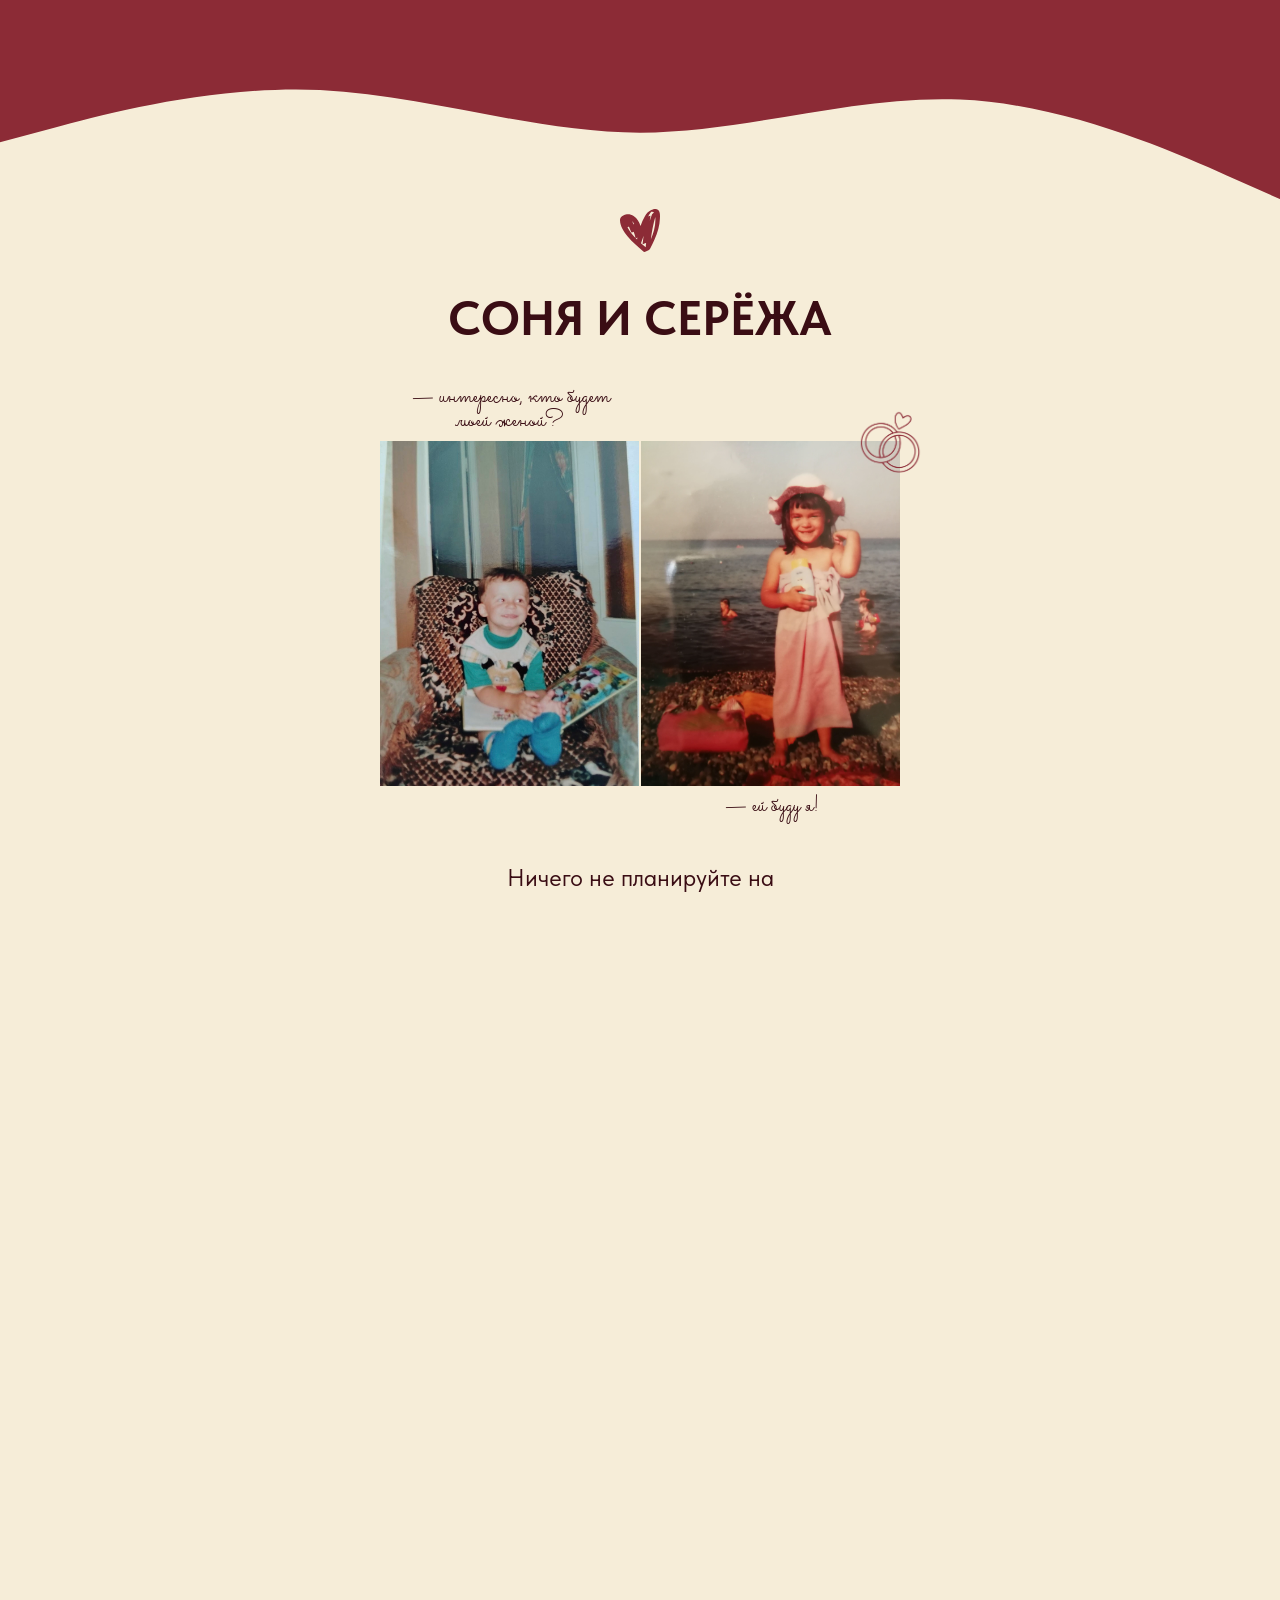
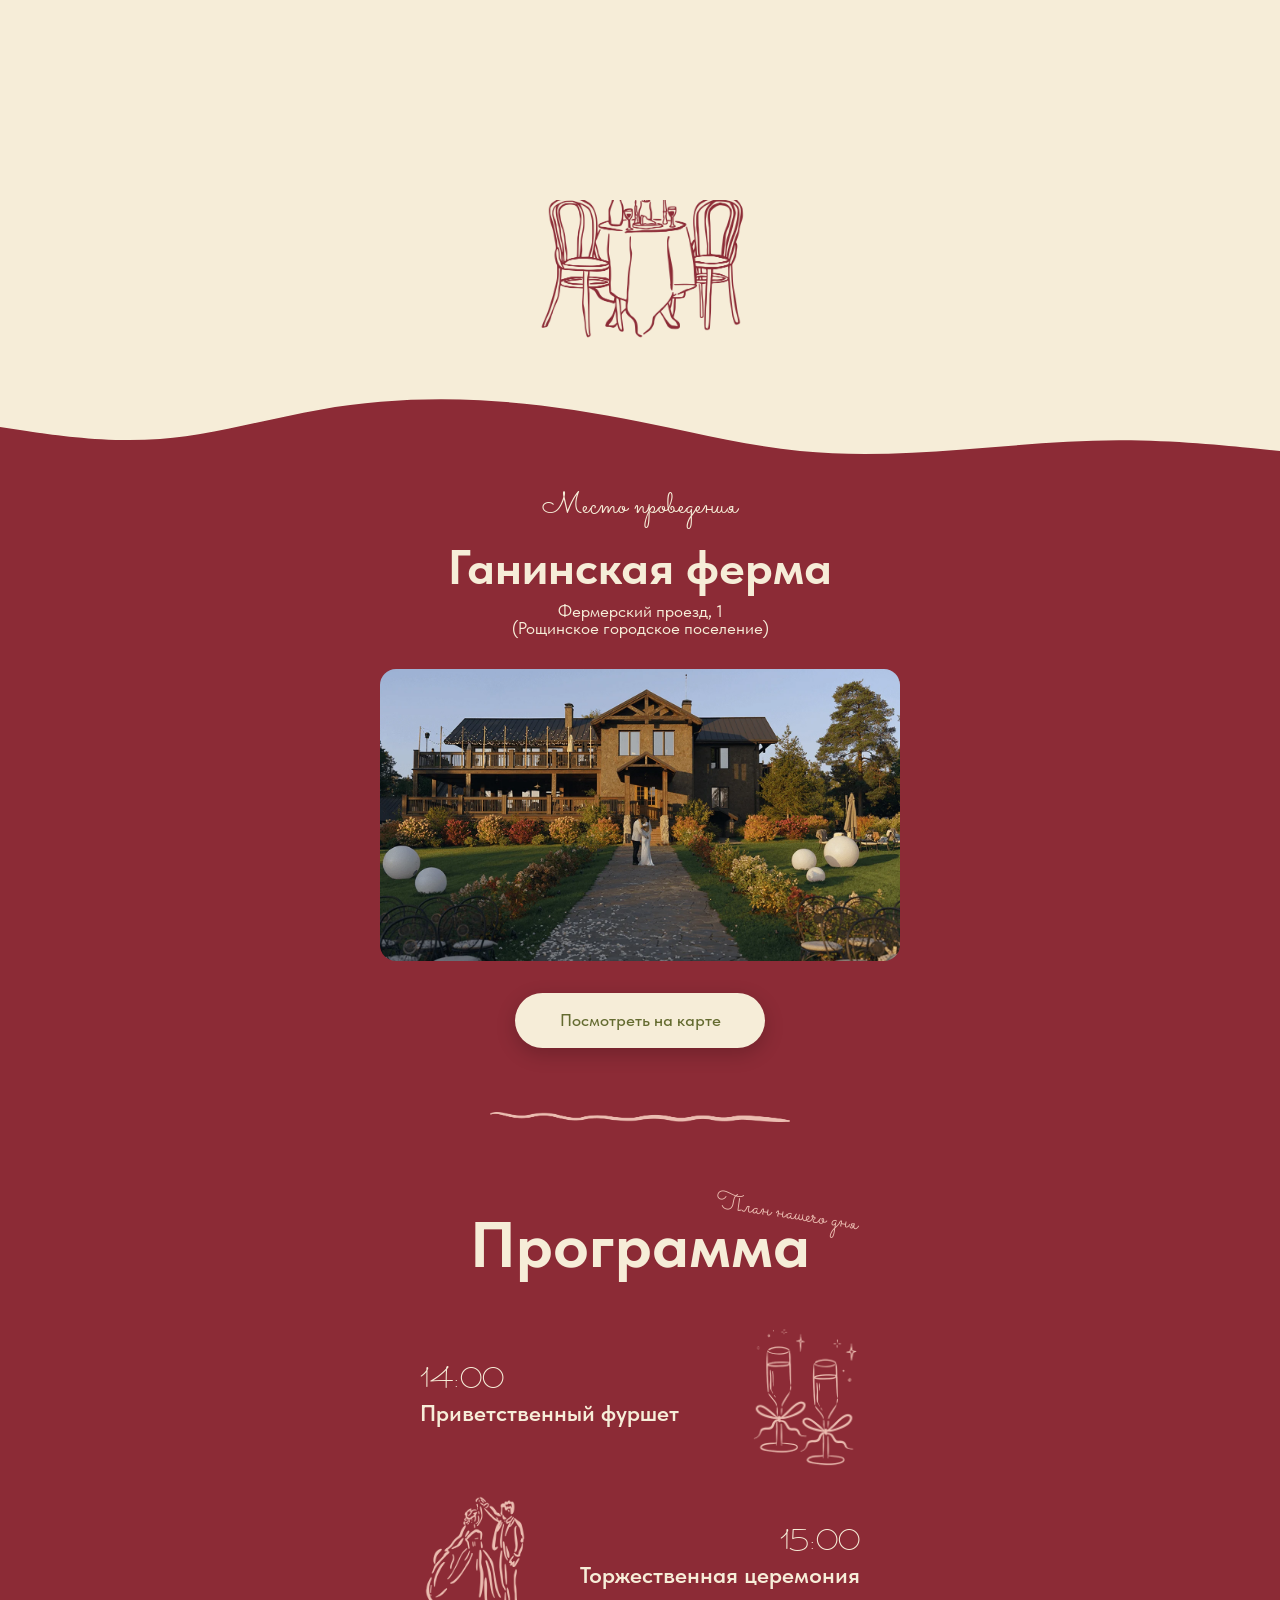
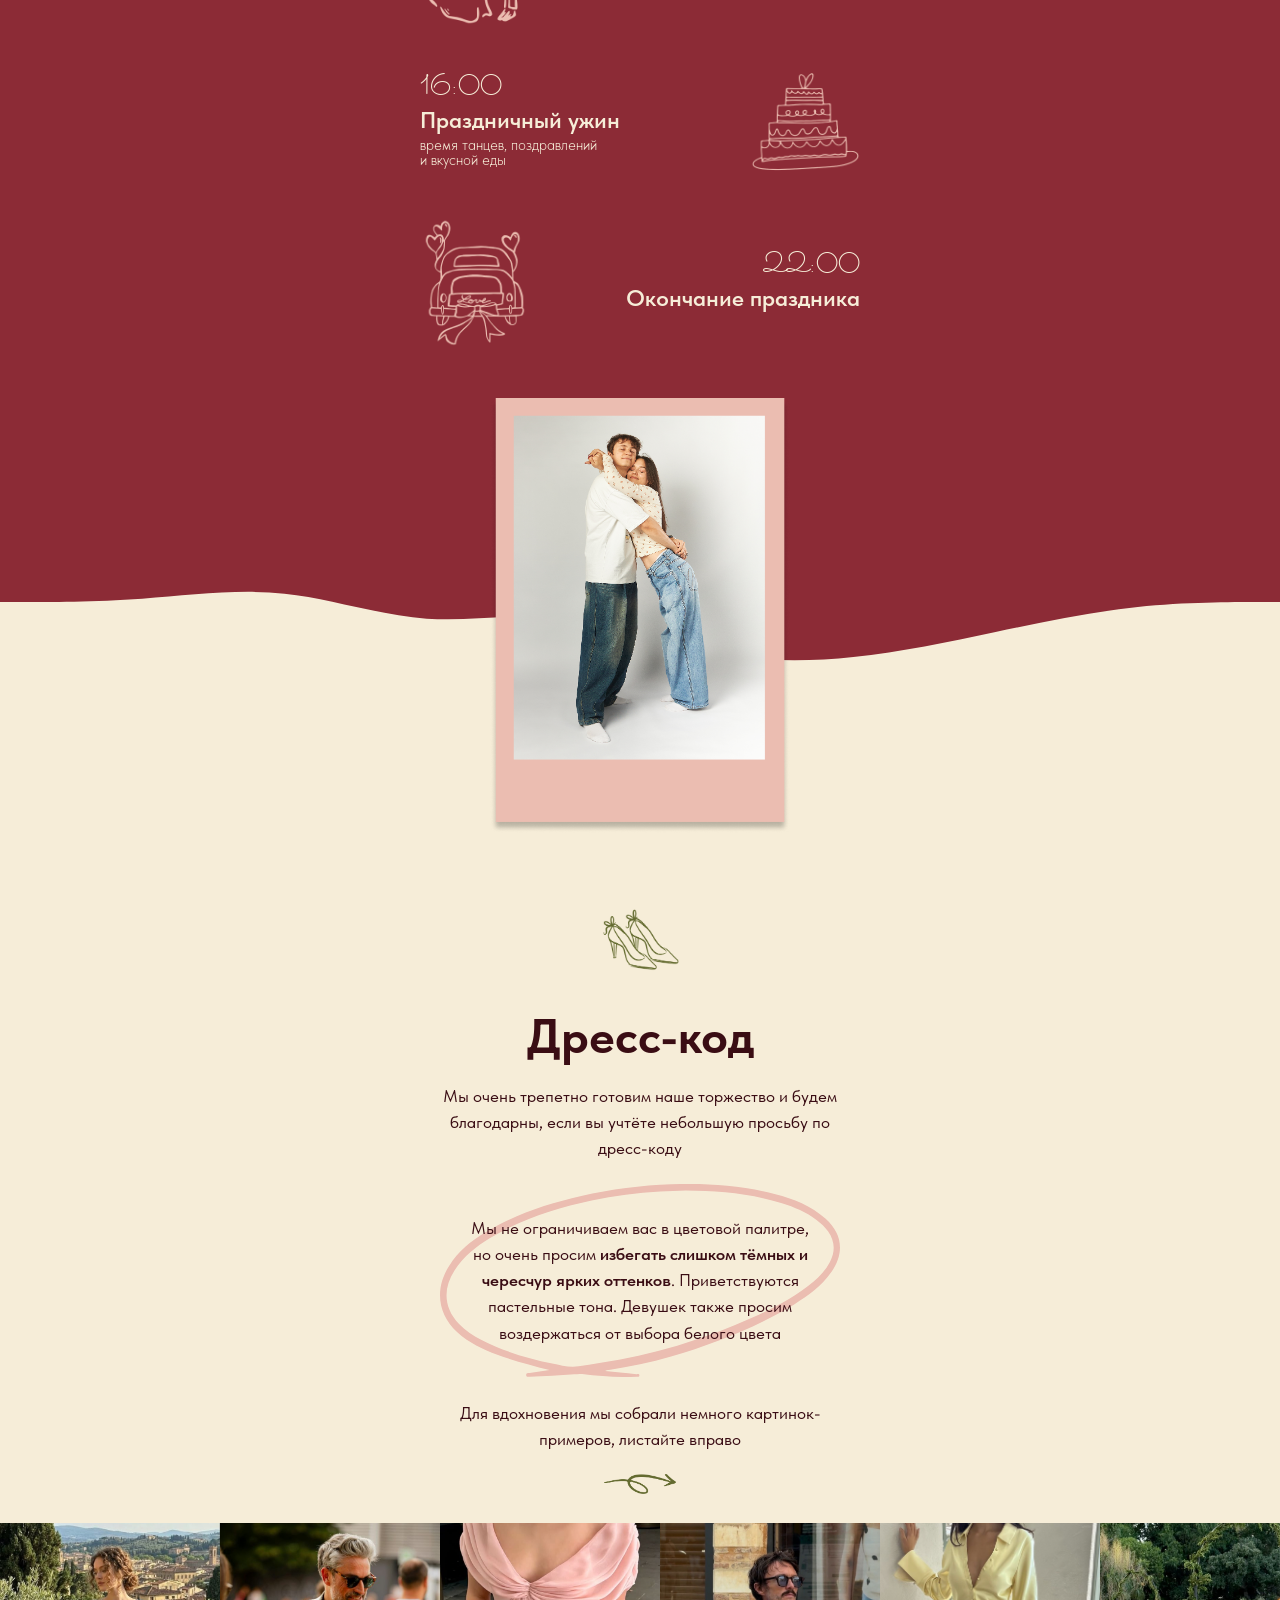
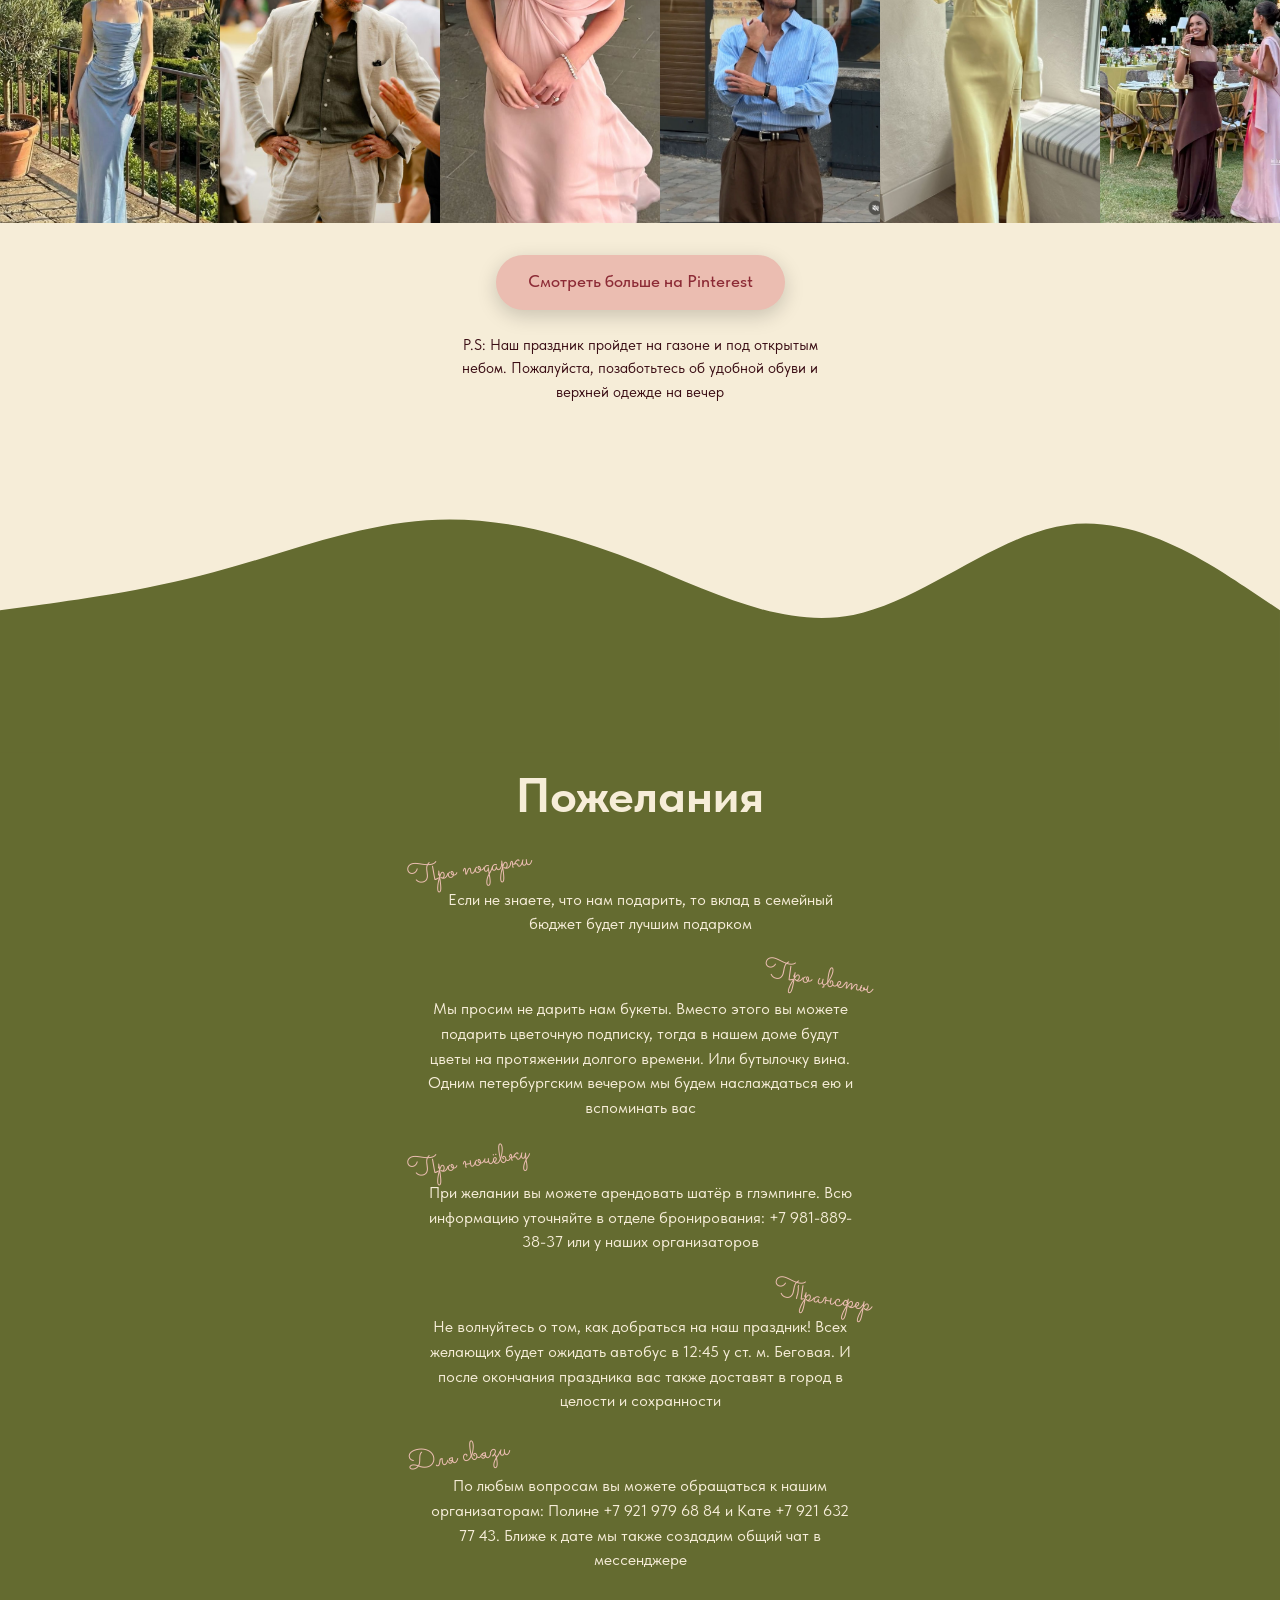
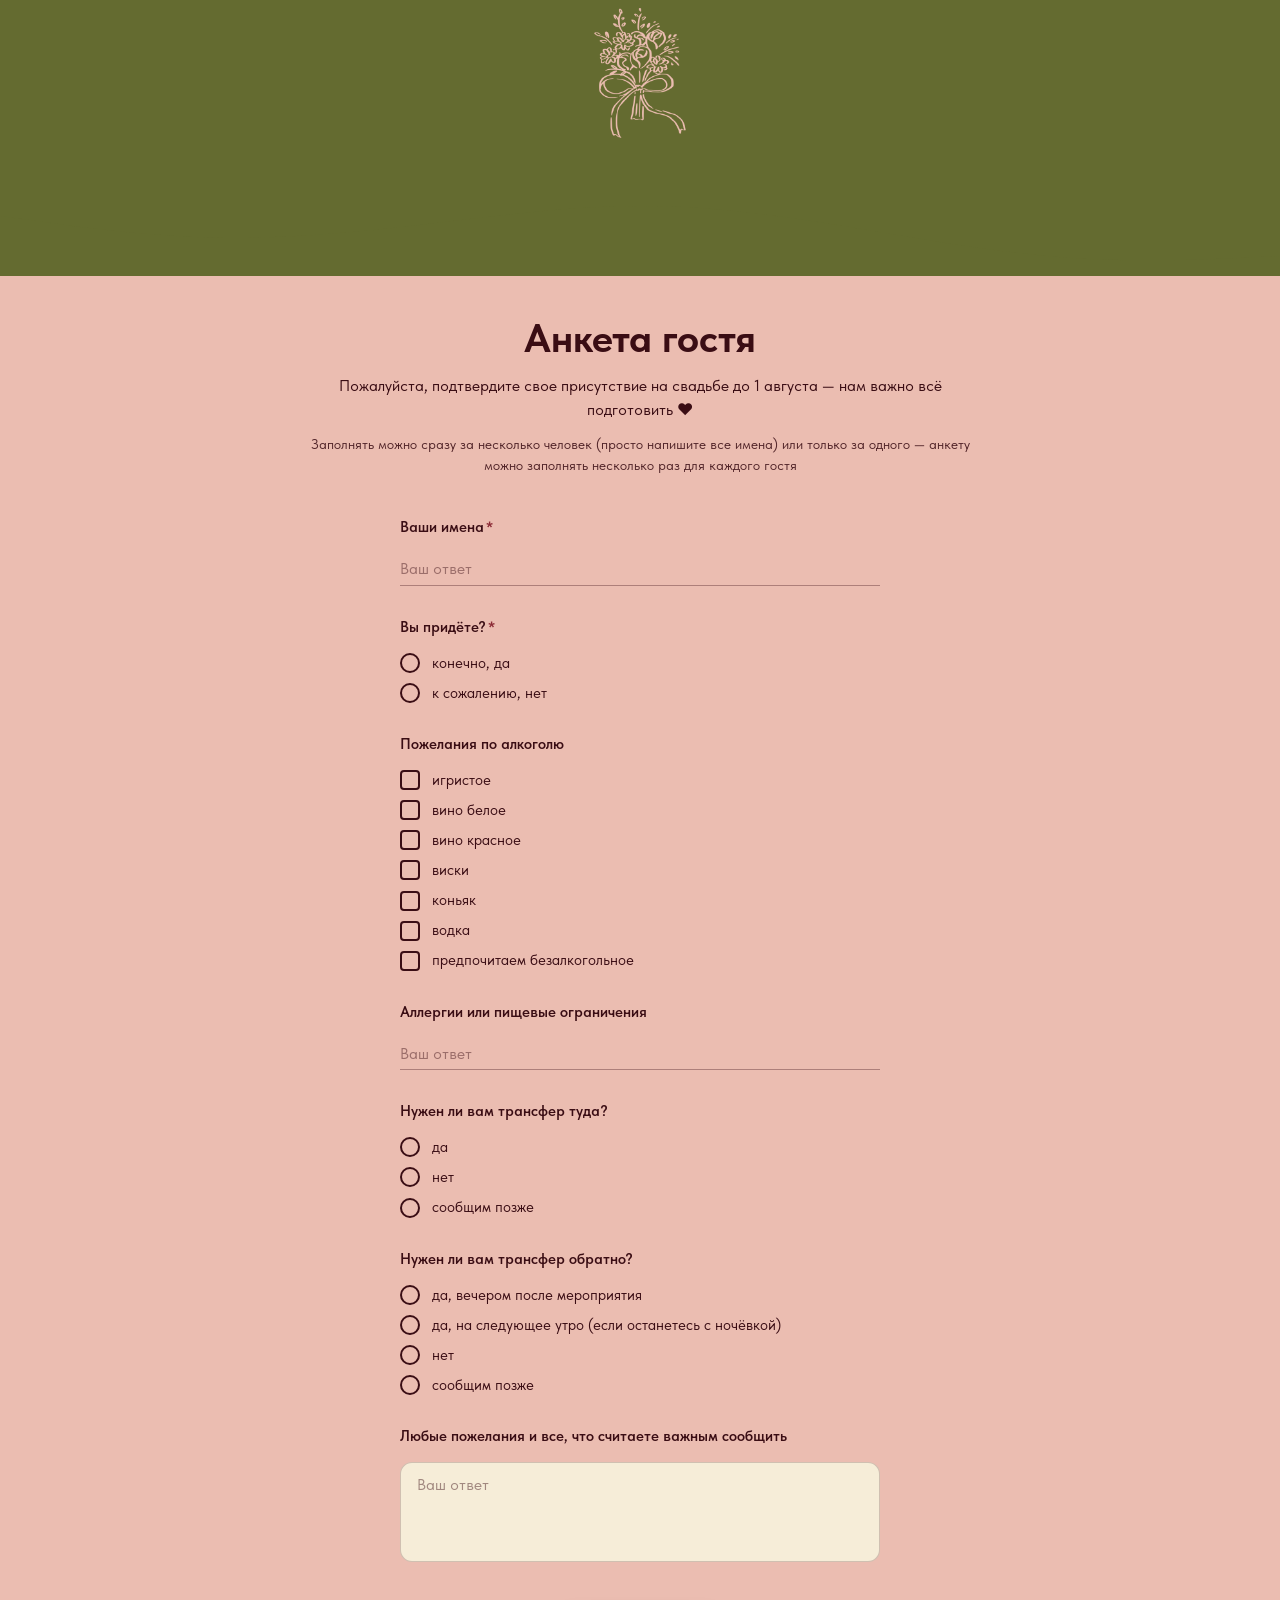
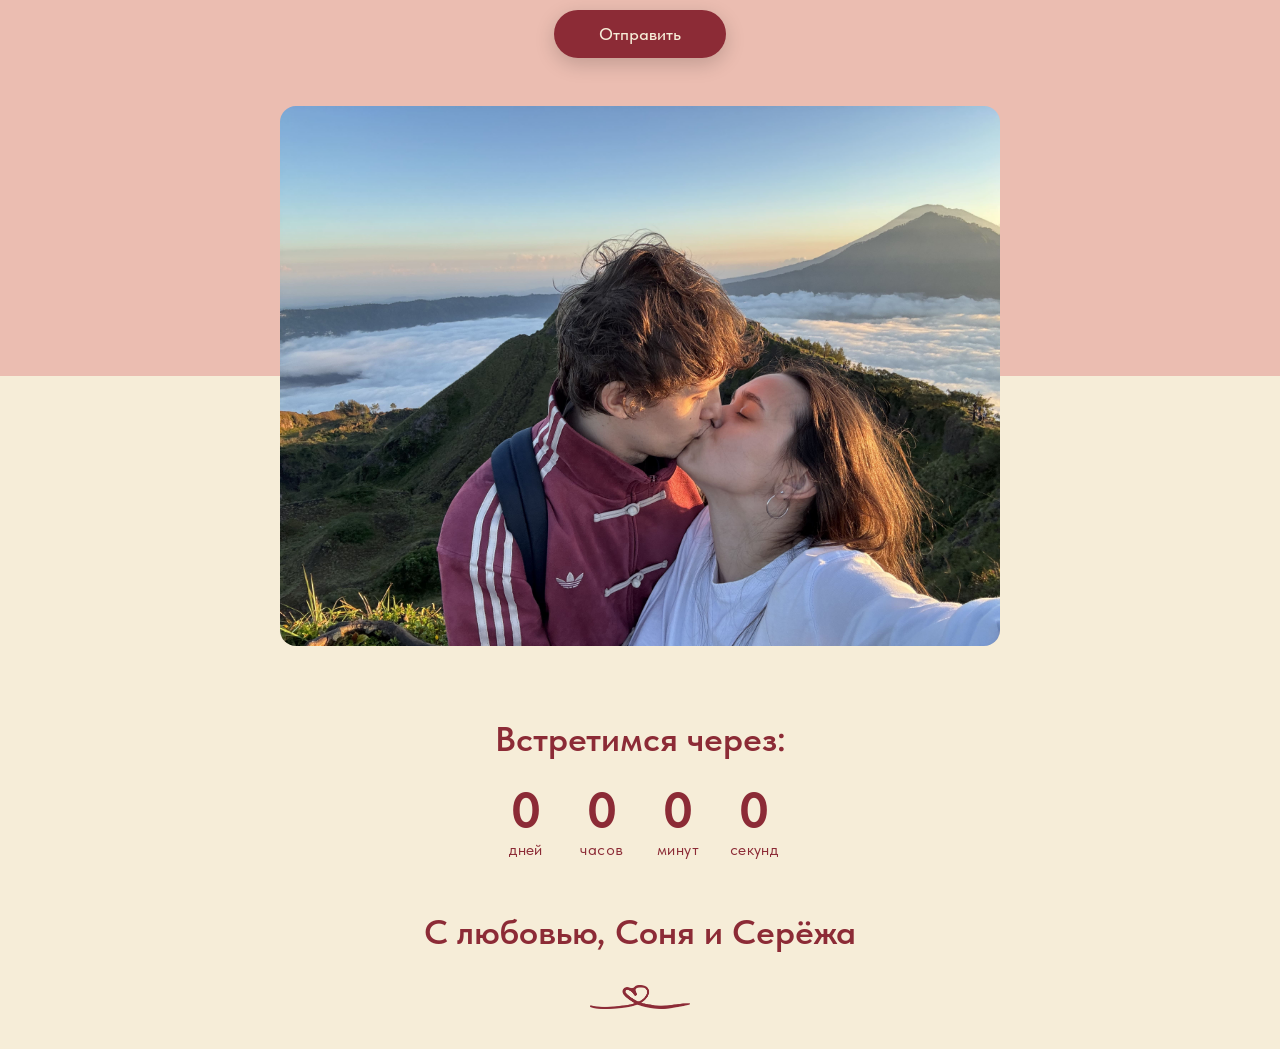
==== commit 64f4301a: "sizes" ====
--- a/index.html
+++ b/index.html
@@ -34,12 +34,12 @@
         <p class="hero-caption-top">— интересно, кто будет<br>моей женой?</p>
 
         <div class="hero-photo-wrap hero-photo-wrap--left">
-          <img class="hero-photo" src="assets/couple/main_left.jpg" alt="Серёжа в детстве" loading="eager" />
+          <img class="hero-photo" src="assets/couple/main_left.jpg" alt="Серёжа в детстве" width="913" height="1218" loading="eager" />
         </div>
 
         <div class="hero-photo-wrap hero-photo-wrap--right">
           <img class="hero-rings-icon" src="assets/icons/rings_on_right_corner.png" alt="" aria-hidden="true" />
-          <img class="hero-photo" src="assets/couple/main_right.jpg" alt="Соня в детстве" loading="eager" />
+          <img class="hero-photo" src="assets/couple/main_right.jpg" alt="Соня в детстве" width="2976" height="3968" loading="eager" />
         </div>
 
         <p class="hero-caption-bottom">— ей буду я!</p>
@@ -222,6 +222,8 @@
         class="instax-photo reveal"
         src="assets/icons/photo_instax.png"
         alt="Соня и Серёжа"
+        width="1065"
+        height="1545"
         loading="lazy"
       />
     </div>
@@ -506,6 +508,8 @@
       class="form-footer-photo reveal"
       src="assets/couple/main.jpg"
       alt="Соня и Серёжа"
+      width="4032"
+      height="3024"
       loading="lazy"
     />
   </div>
--- a/styles.css
+++ b/styles.css
@@ -96,7 +96,7 @@
   transition:
     opacity 0.55s ease,
     transform 0.55s ease;
-  transition-delay: calc(var(--reveal-delay, 0) * 100ms);
+  transition-delay: calc(var(--reveal-delay, 0) * var(--reveal-stagger-ms, 60ms));
 }
 
 .reveal.in-view {
@@ -207,12 +207,14 @@
 
 .hero-photo-wrap {
   position: relative;
+  align-self: start;
 }
 
 .hero-photo {
   display: block;
   width: 100%;
-  aspect-ratio: 3/4;
+  height: auto;
+  aspect-ratio: 3 / 4;
   object-fit: cover;
 
   border-radius: 0;
@@ -269,13 +271,13 @@
 .hero-line {
   display: block;
   width: clamp(180px, 55vw, 320px);
-  margin: 1.5rem auto 0;
+  margin: 2.5rem auto 0;
 }
 
 /* ===== GREETING ===== */
 #greeting {
   background: var(--cream);
-  padding: 4rem 1.5rem 0rem;
+  padding: 2rem 1.5rem 0rem;
 }
 
 .greeting-card {
@@ -610,6 +612,7 @@
   background: var(--cream);
   padding-bottom: 2.5rem;
   position: relative;
+  margin-top: -2px;
 }
 
 .instax-bridge__content {
@@ -617,7 +620,6 @@
   display: flex;
   justify-content: center;
   align-items: center;
-
 }
 
 /* Верхняя половина контента — бордовая (над волной) */
@@ -627,7 +629,7 @@
   top: 0;
   left: 0;
   right: 0;
-  height: 40%;
+  height: calc(40% + 2px);
   background: #8C2B36;
   z-index: 0;
 }
@@ -636,11 +638,11 @@
   position: absolute;
   left: 0;
   right: 0;
-  top: 50%;
-  transform: translateY(-50%);
+  top: 40%;
+  transform: none;
   z-index: 1;
   height: clamp(70px, 20vw, 100px);
-  overflow: visible;
+  overflow: hidden;
   pointer-events: none;
 }
 
@@ -651,6 +653,7 @@
 .instax-photo {
   display: block;
   width: clamp(200px, 58vw, 300px);
+  height: auto;
   position: relative;
   z-index: 2;
 }
@@ -800,12 +803,14 @@
 
 .wave--wishes-bottom,
 .wave--wishes-form {
-  overflow: visible;
-  margin-bottom: -1px;
+  overflow: hidden;
+  margin-top: -2px;
+  margin-bottom: -2px;
 }
 
 .wave--wishes-form {
-  background: #EBBDB1;
+  background: #646B30;
+  height: clamp(70px, 18vw, 100px);
 }
 
 #wishes {
@@ -854,14 +859,14 @@
   text-align: left;
   display: block;
   transform-origin: left center;
-  margin-left: -1.5rem;
+  margin-left: -1rem;
 }
 
 .wish-label--right {
   text-align: right;
   display: block;
   transform-origin: right center;
-  margin-right: -1.5rem;
+  margin-right: -1rem;
 }
 
 .wish-text {
@@ -957,8 +962,9 @@
   display: block;
   width: 100%;
   max-width: 720px;
+  height: auto;
+  aspect-ratio: 4 / 3;
   margin: 0 auto;
-  height: auto;
   border-radius: 16px;
   object-fit: cover;
 }
@@ -1204,7 +1210,7 @@
 .footer-icon {
   display: block;
   width: clamp(75px, 40vw, 100px);
-  margin: 0rem auto 3rem;
+  margin: 0rem auto 0rem;
 }
 
 /* ===== RESPONSIVE ===== */
@@ -1241,7 +1247,7 @@
 
   .hero-rings-icon {
     top: -22px;
-    right: -6px;
+    right: -16px;
     width: 40px;
   }
 }
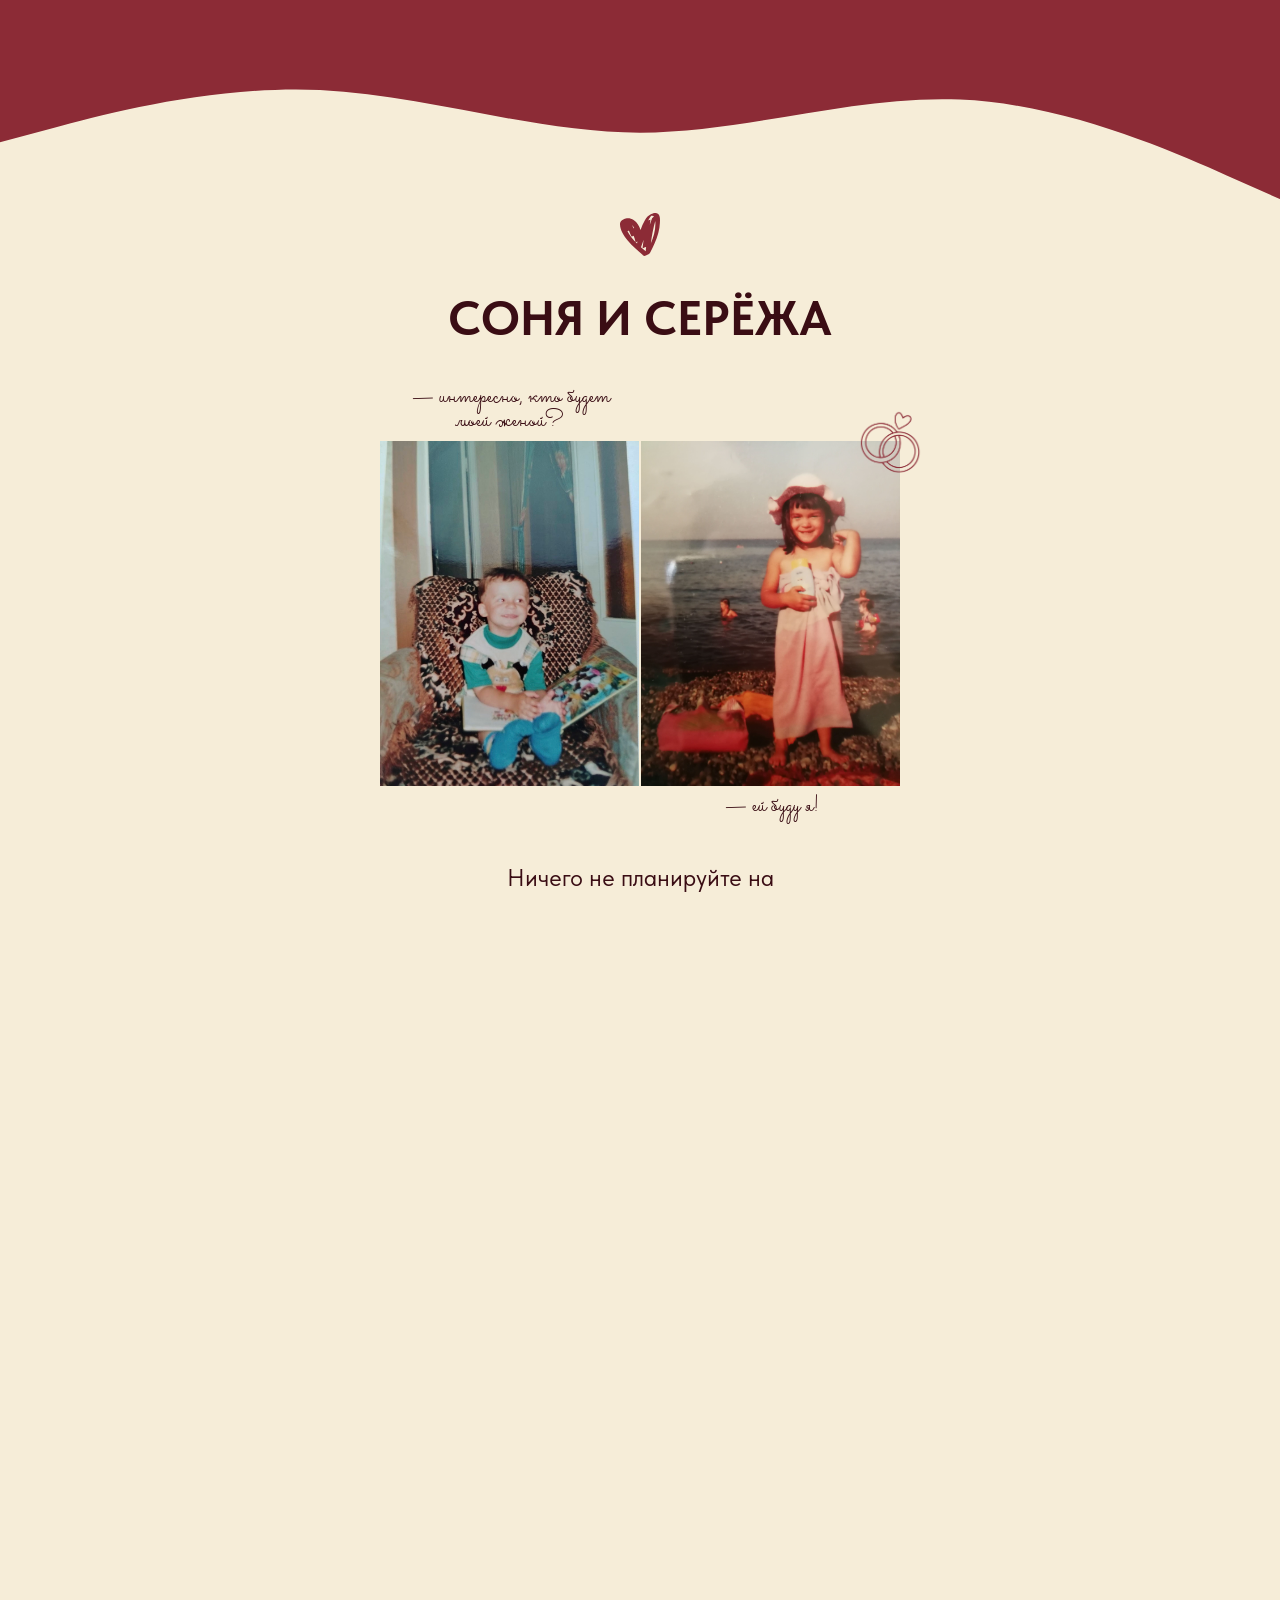
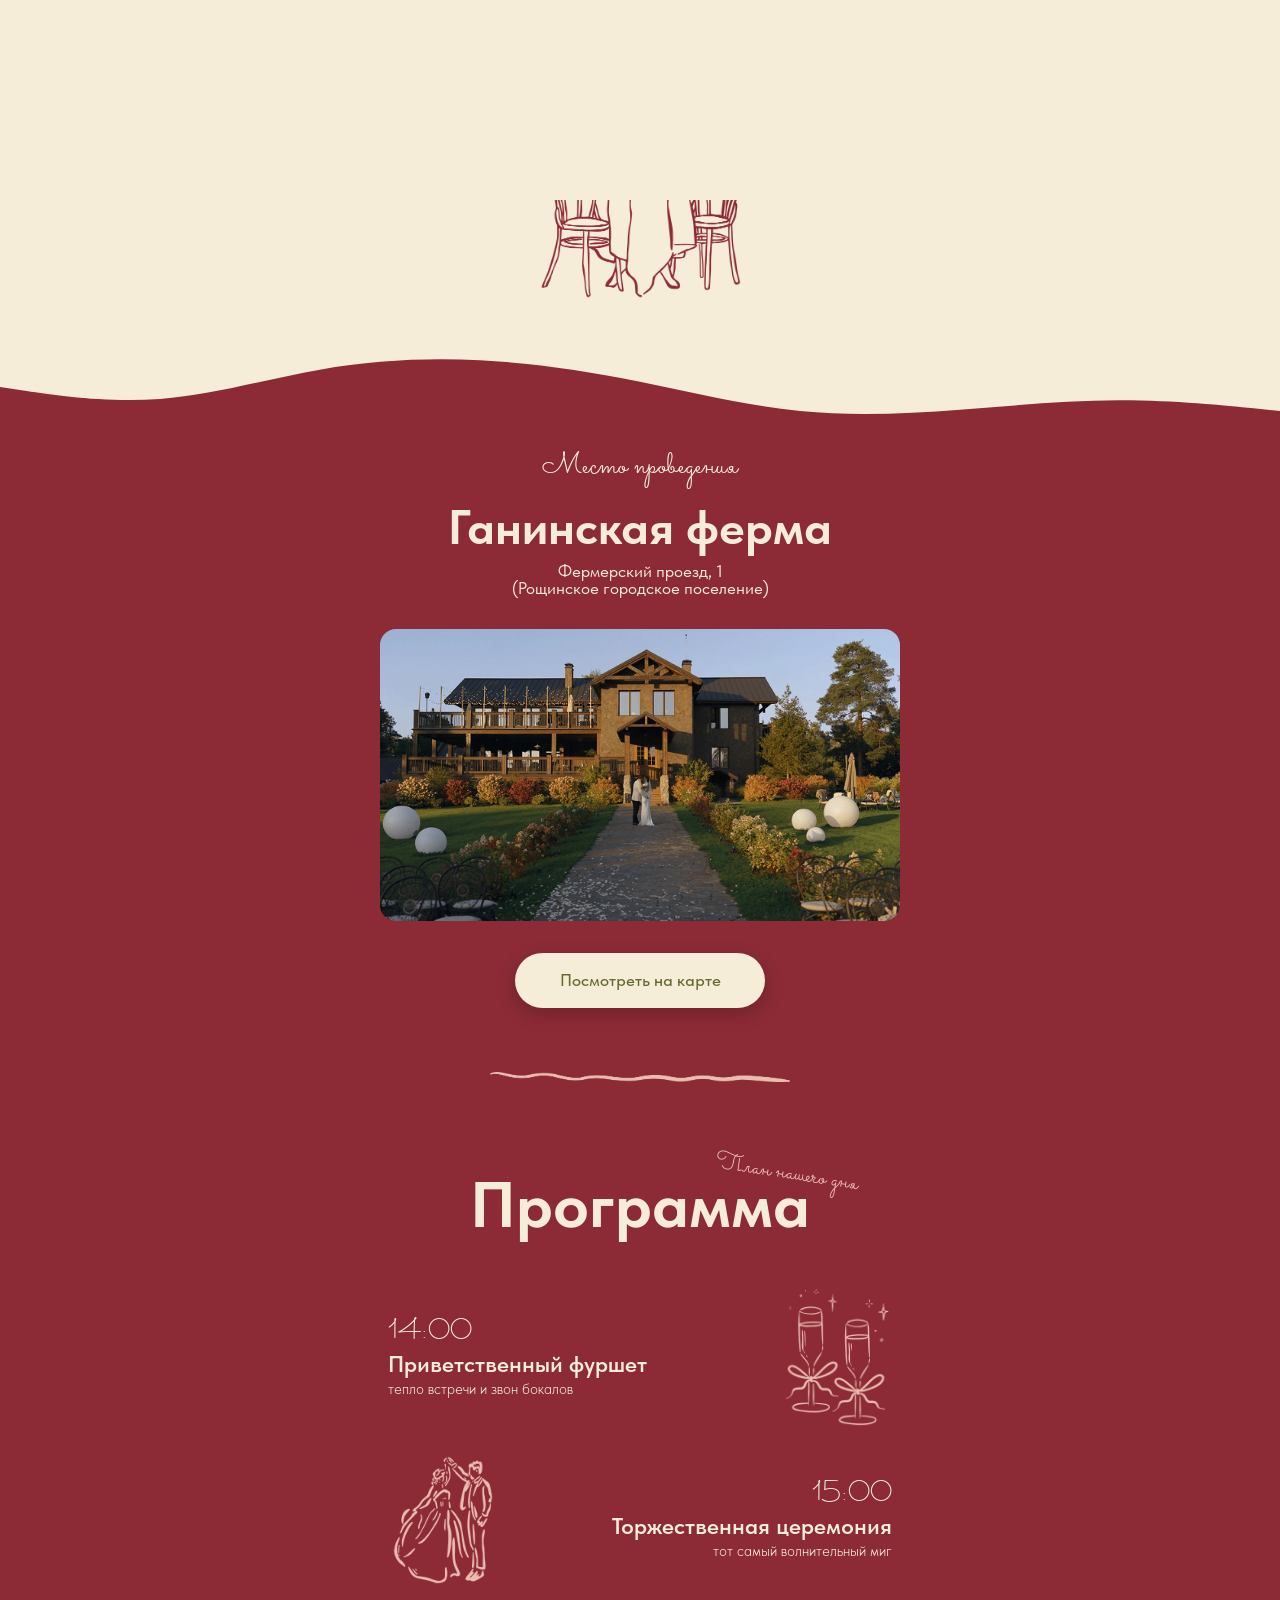
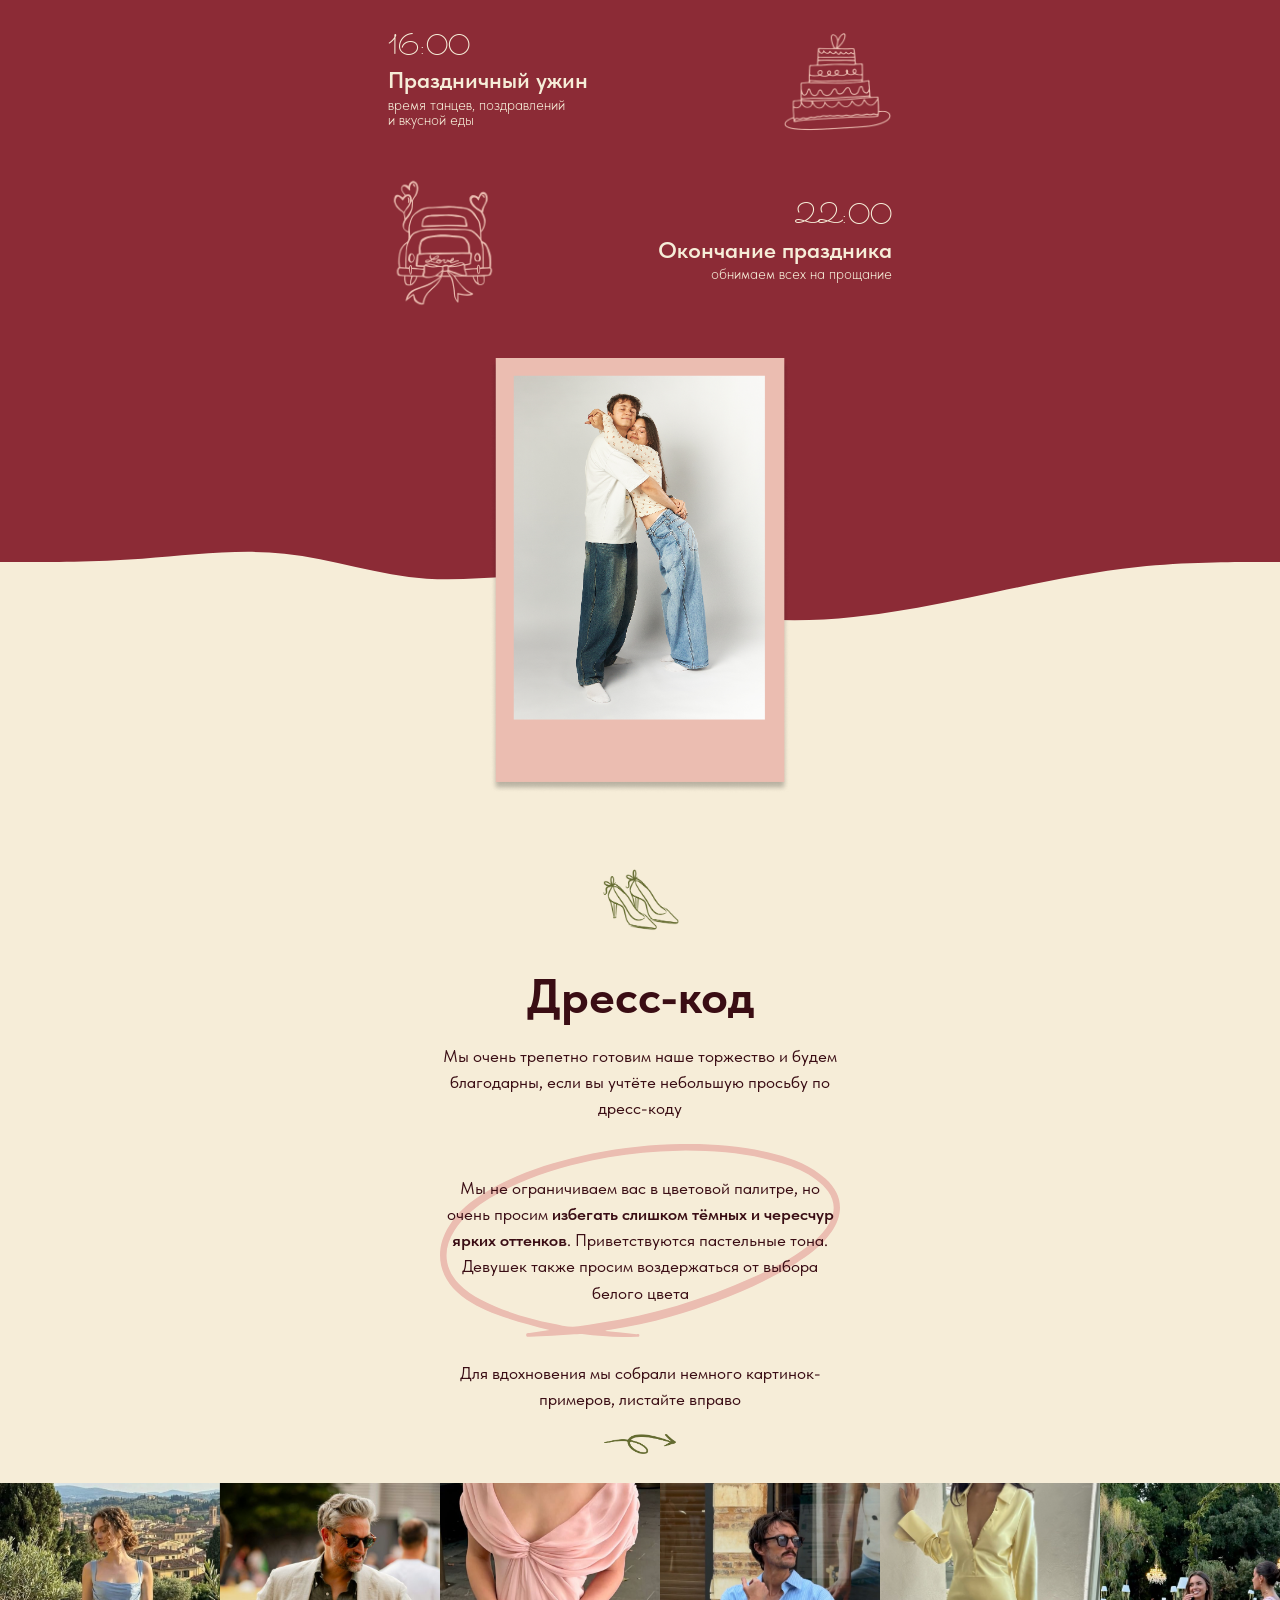
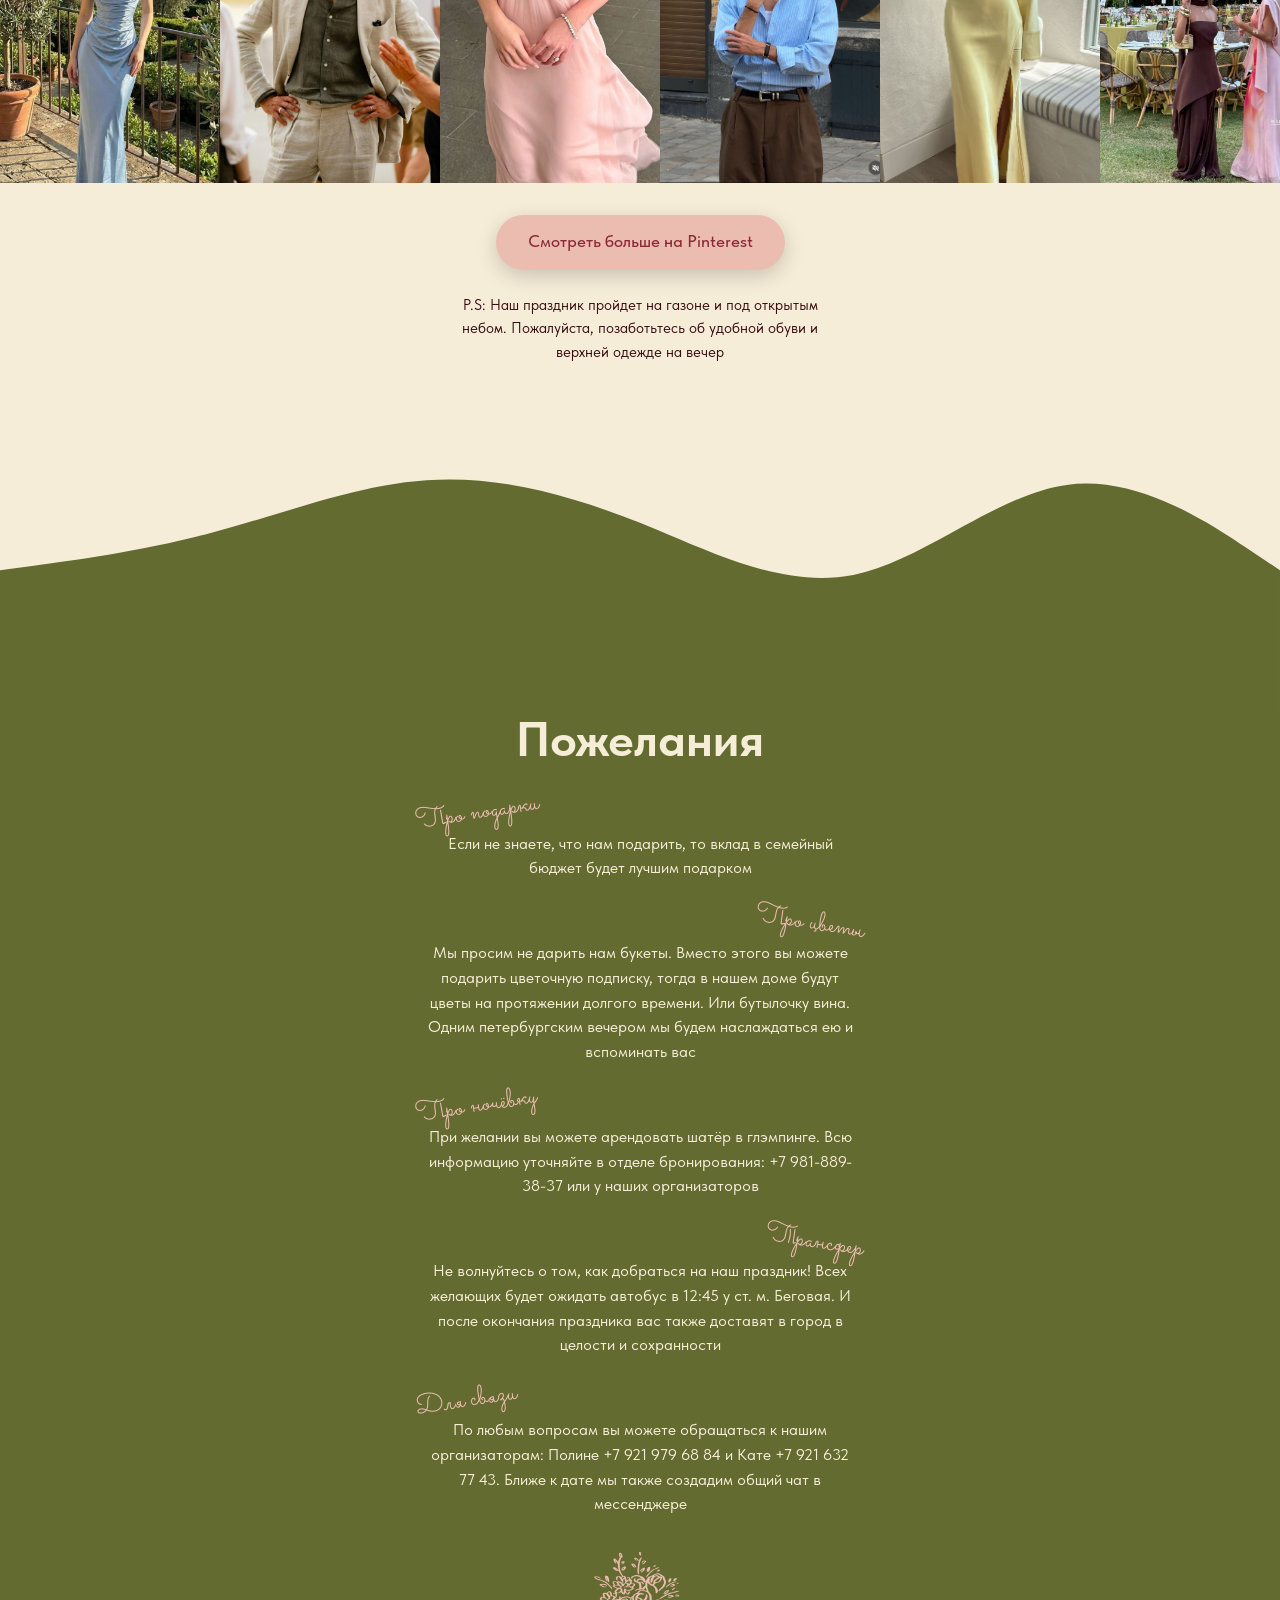
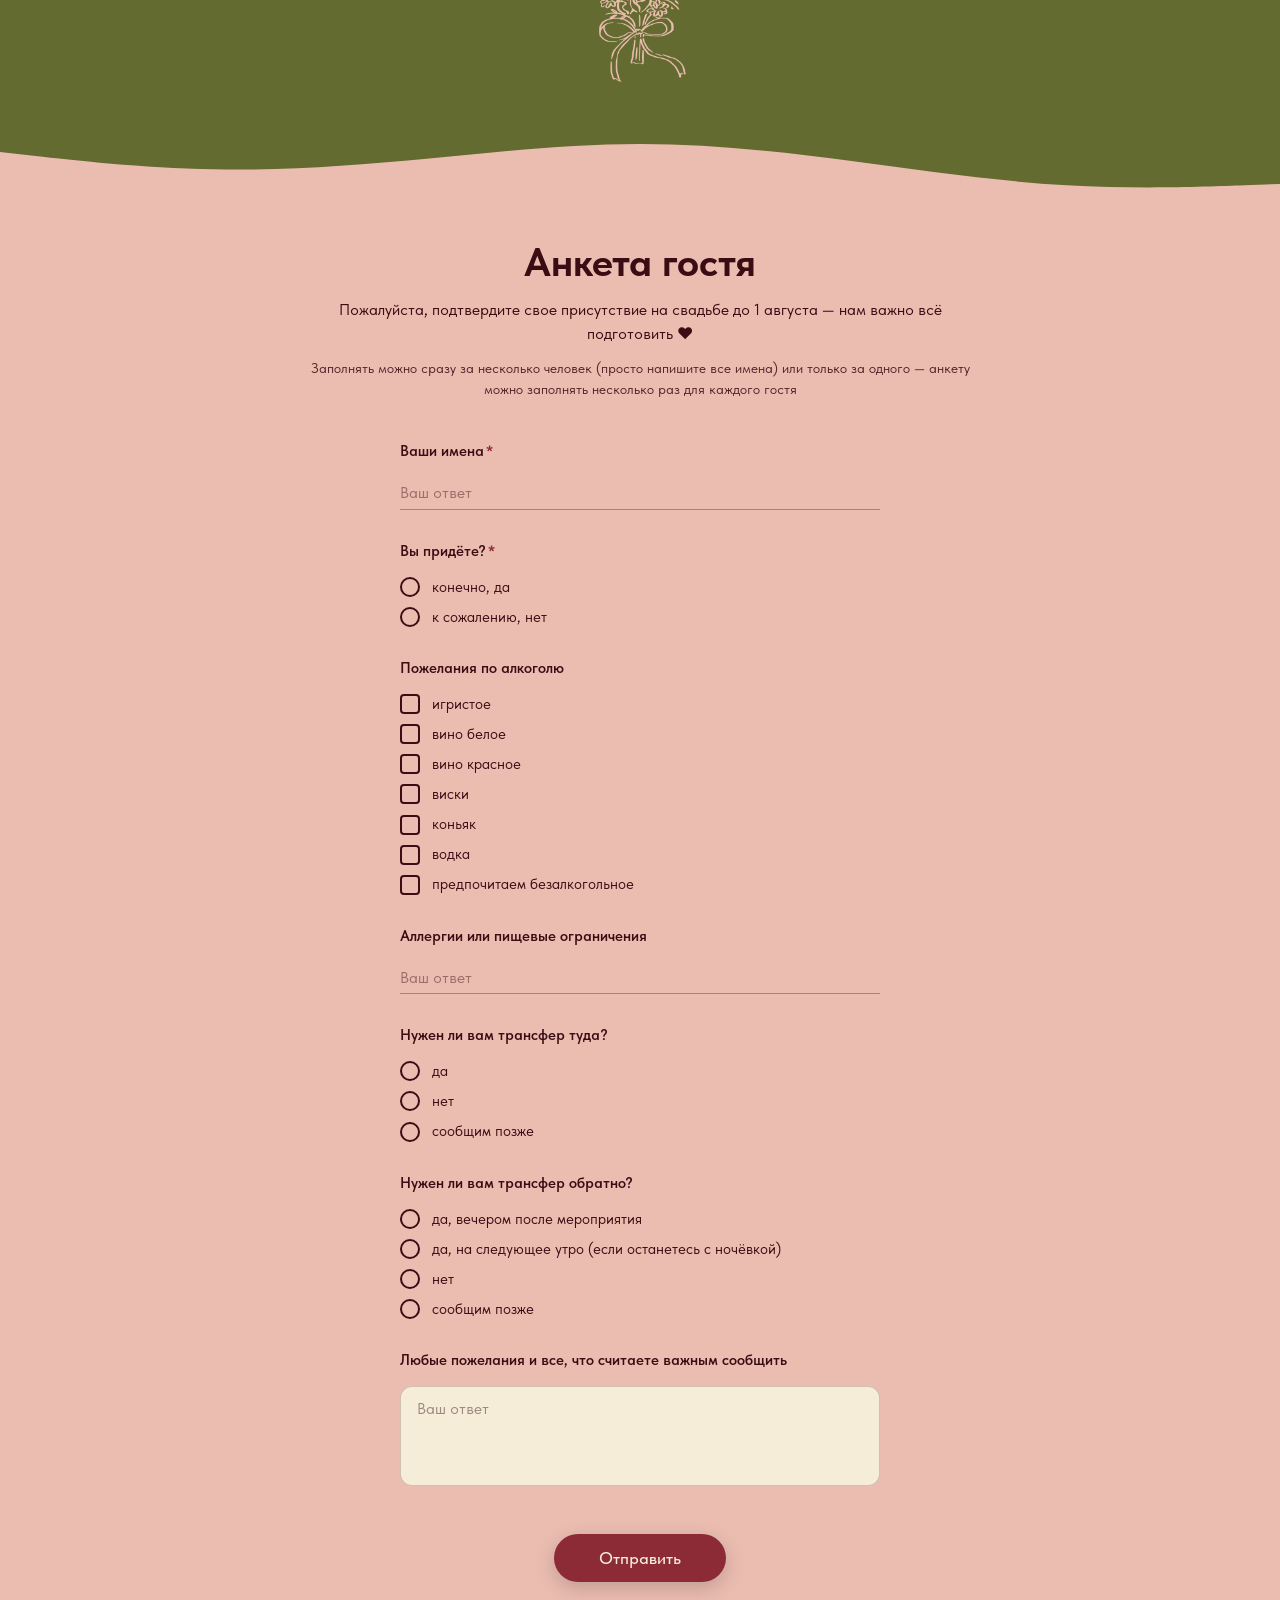
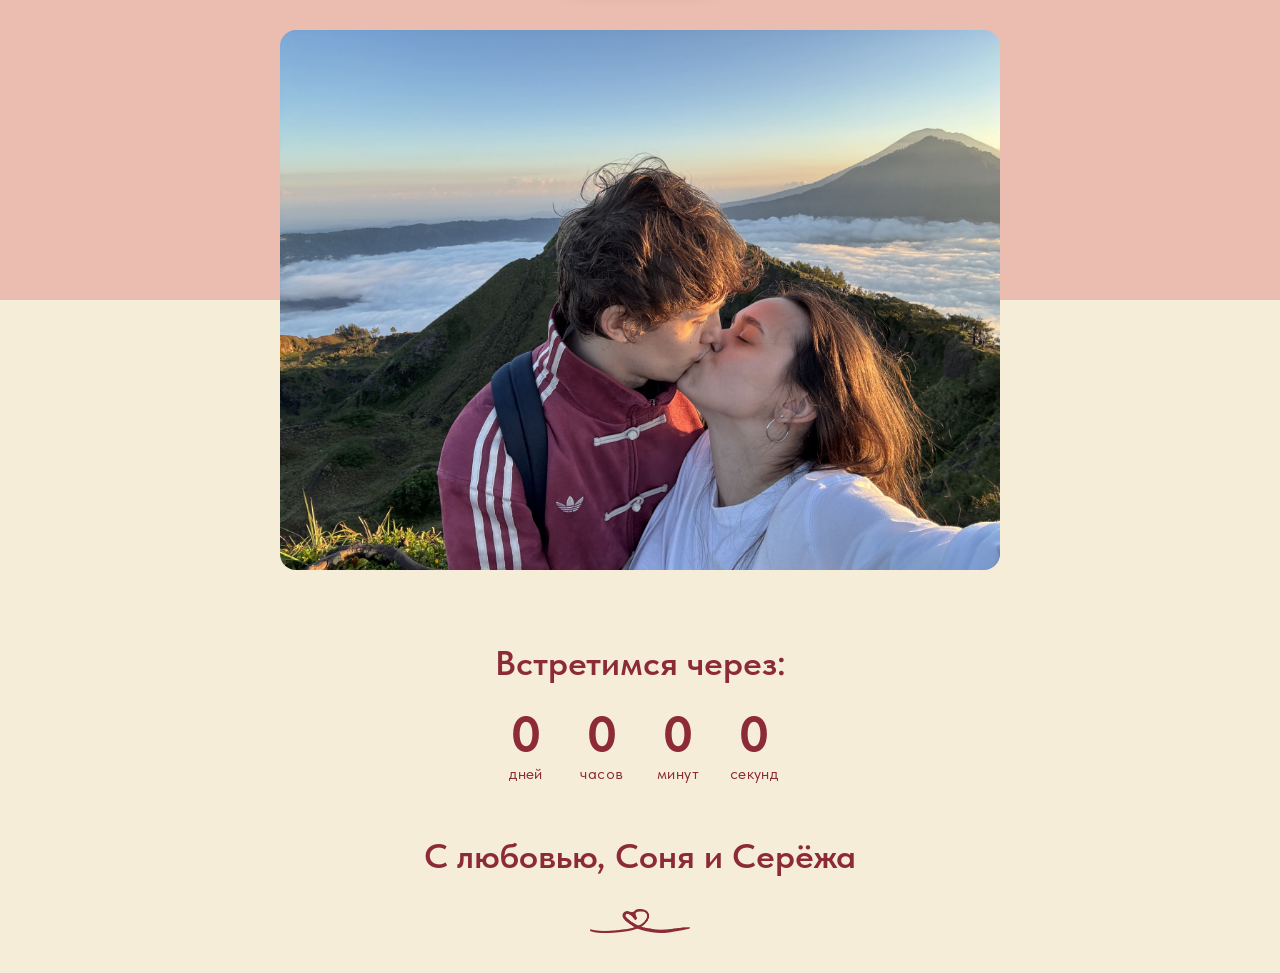
==== commit 7bc57149: "design fixes" ====
--- a/index.html
+++ b/index.html
@@ -177,6 +177,7 @@
           <div class="program-text">
             <span class="program-time">14:00</span>
             <span class="program-event">Приветственный фуршет</span>
+            <span class="program-detail">тепло встречи и звон бокалов</span>
           </div>
           <img class="program-icon" src="assets/icons/program_first.png" alt="" aria-hidden="true" />
         </li>
@@ -185,6 +186,7 @@
           <div class="program-text">
             <span class="program-time">15:00</span>
             <span class="program-event">Торжественная церемония</span>
+            <span class="program-detail">тот самый волнительный миг</span>
           </div>
           <img class="program-icon" src="assets/icons/program_second.png" alt="" aria-hidden="true" />
         </li>
@@ -202,6 +204,7 @@
           <div class="program-text">
             <span class="program-time">22:00</span>
             <span class="program-event">Окончание праздника</span>
+            <span class="program-detail">обнимаем всех на прощание</span>
           </div>
           <img class="program-icon" src="assets/icons/program_fourth.png" alt="" aria-hidden="true" />
         </li>
@@ -258,29 +261,34 @@
       <img class="dresscode-arrow reveal" src="assets/icons/arrow_dresscode.png" alt="" aria-hidden="true" />
     </div>
 
-    <div class="dresscode-carousel reveal">
-      <img class="dresscode-img" src="assets/dresscode/0874b1a4e7ea676289ee17d9b6106a2a.jpg" alt="Дресс-код" loading="lazy" />
-      <img class="dresscode-img" src="assets/dresscode/237ab1c15042a3fd64dc3558bdcc720d.jpg" alt="Дресс-код" loading="lazy" />
-      <img class="dresscode-img" src="assets/dresscode/3b38ea0cfd5cd8d71469fd71f6524ceb.jpg" alt="Дресс-код" loading="lazy" />
-      <img class="dresscode-img" src="assets/dresscode/4e118065c410aca13f5ca3b69d393061.jpg" alt="Дресс-код" loading="lazy" />
-      <img class="dresscode-img" src="assets/dresscode/545b2f61fdcc364b97a5c840d1c332e5.jpg" alt="Дресс-код" loading="lazy" />
-      <img class="dresscode-img" src="assets/dresscode/f22f499e0dd17b74e4268405325f69af.jpg" alt="Дресс-код" loading="lazy" />
-      <img class="dresscode-img" src="assets/dresscode/95501a774be24ff975e7aafaa828867d.jpg" alt="Дресс-код" loading="lazy" />
-      <img class="dresscode-img" src="assets/dresscode/af42d16c7792ba004c4c7bf66ca9dec8.jpg" alt="Дресс-код" loading="lazy" />
-      <img class="dresscode-img" src="assets/dresscode/ef78f089c856c0c7d5507c1c5f2002b4.jpg" alt="Дресс-код" loading="lazy" />
-      <img class="dresscode-img" src="assets/dresscode/0d24e6fd729d21376320c39ba5a4de7e.jpg" alt="Дресс-код" loading="lazy" />
-      <img class="dresscode-img" src="assets/dresscode/0469034b09c465345239971d23369d76.jpg" alt="Дресс-код" loading="lazy" />
-    </div>
-
-    <div class="dresscode-footer reveal-group">
-      <a
-        class="btn-dresscode-pinterest reveal"
-        href="https://pin.it/2JDTP4u6Z"
-        target="_blank"
-        rel="noopener"
-      >
-        Смотреть больше на Pinterest
-      </a>
+    <div class="dresscode-carousel-block reveal">
+      <div class="dresscode-carousel">
+        <img class="dresscode-img" src="assets/dresscode/0874b1a4e7ea676289ee17d9b6106a2a.jpg" alt="Дресс-код" loading="lazy" />
+        <img class="dresscode-img" src="assets/dresscode/237ab1c15042a3fd64dc3558bdcc720d.jpg" alt="Дресс-код" loading="lazy" />
+        <img class="dresscode-img" src="assets/dresscode/3b38ea0cfd5cd8d71469fd71f6524ceb.jpg" alt="Дресс-код" loading="lazy" />
+        <img class="dresscode-img" src="assets/dresscode/4e118065c410aca13f5ca3b69d393061.jpg" alt="Дресс-код" loading="lazy" />
+        <img class="dresscode-img" src="assets/dresscode/545b2f61fdcc364b97a5c840d1c332e5.jpg" alt="Дресс-код" loading="lazy" />
+        <img class="dresscode-img" src="assets/dresscode/f22f499e0dd17b74e4268405325f69af.jpg" alt="Дресс-код" loading="lazy" />
+        <img class="dresscode-img" src="assets/dresscode/95501a774be24ff975e7aafaa828867d.jpg" alt="Дресс-код" loading="lazy" />
+        <img class="dresscode-img" src="assets/dresscode/af42d16c7792ba004c4c7bf66ca9dec8.jpg" alt="Дресс-код" loading="lazy" />
+        <img class="dresscode-img" src="assets/dresscode/ef78f089c856c0c7d5507c1c5f2002b4.jpg" alt="Дресс-код" loading="lazy" />
+        <img class="dresscode-img" src="assets/dresscode/0d24e6fd729d21376320c39ba5a4de7e.jpg" alt="Дресс-код" loading="lazy" />
+        <img class="dresscode-img" src="assets/dresscode/0469034b09c465345239971d23369d76.jpg" alt="Дресс-код" loading="lazy" />
+      </div>
+
+      <div class="dresscode-footer">
+        <a
+          class="btn-dresscode-pinterest"
+          href="https://pin.it/2JDTP4u6Z"
+          target="_blank"
+          rel="noopener"
+        >
+          Смотреть больше на Pinterest
+        </a>
+      </div>
+    </div>
+
+    <div class="dresscode-footer">
       <p class="dresscode-ps reveal">
         P.S: Наш праздник пройдет на газоне и под открытым небом.
         Пожалуйста, позаботьтесь об удобной обуви и верхней одежде на вечер
--- a/styles.css
+++ b/styles.css
@@ -38,6 +38,7 @@
   --font-sacramento: 'Sacramento', cursive;
 
   --dark: #3A0D14;
+  --page-gutter: 1.5rem;
 }
 
 html {
@@ -116,7 +117,7 @@
 .container {
   max-width: 720px;
   margin: 0 auto;
-  padding: 0 1.5rem;
+  padding: 0 var(--page-gutter);
 }
 
 /* ===== WAVE DIVIDERS ===== */
@@ -152,14 +153,14 @@
 #hero {
   background: var(--cream);
   text-align: center;
-  padding: 0.5rem 1.5rem 0;
+  padding: 0.5rem var(--page-gutter) 0;
   color: var(--dark);
 }
 
 .hero-heart-icon {
   display: block;
   width: clamp(26px, 5vw, 40px);
-  margin: 0.25rem auto 2.5rem;
+  margin: 0.5rem auto 2.25rem;
 }
 
 .hero-names {
@@ -239,7 +240,7 @@
 }
 
 .hero-date-wrap {
-  padding: 0 1rem 2.5rem;
+  padding: 0 0 2.5rem;
 }
 
 .hero-date-block {
@@ -271,20 +272,20 @@
 .hero-line {
   display: block;
   width: clamp(180px, 55vw, 320px);
-  margin: 2.5rem auto 0;
+  margin: 2rem auto 0;
 }
 
 /* ===== GREETING ===== */
 #greeting {
   background: var(--cream);
-  padding: 2rem 1.5rem 0rem;
+  padding: 0 var(--page-gutter);
 }
 
 .greeting-card {
   position: relative;
   background: var(--pink);
   border-radius: 16px;
-  padding: 3.5rem 2rem 3.5rem;
+  padding: 3.5rem 0 3.5rem;
   text-align: center;
   max-width: 540px;
   margin: 0 auto;
@@ -306,6 +307,7 @@
   color: var(--dark);
   margin-bottom: 1.2rem;
   line-height: 1.2;
+  padding: 0 var(--page-gutter);
 }
 
 .greeting-intro {
@@ -339,7 +341,7 @@
 /* ===== CALENDAR ===== */
 #calendar {
   background: var(--cream);
-  padding: 3rem 1.5rem;
+  padding: 3rem 0;
   text-align: center;
   overflow: visible;
 }
@@ -445,7 +447,7 @@
 /* ===== LOCATION ===== */
 #location {
   background: #8C2B36;
-  padding: 0 1.5rem 2.5rem;
+  padding: 0 0 2.5rem;
   text-align: center;
   position: relative;
   z-index: 0;
@@ -511,7 +513,12 @@
 /* ===== PROGRAM ===== */
 #program {
   background: #8C2B36;
-  padding: 3rem 1.5rem 0rem;
+  padding: 3rem 0 0;
+}
+
+#program .container {
+  max-width: 600px;
+  padding: 0 calc(var(--page-gutter) * 2);
 }
 
 .program-header {
@@ -546,9 +553,9 @@
 
 .program-list {
   list-style: none;
-  max-width: 440px;
-  margin: 0 auto 0rem;
-  padding-bottom: 3rem;
+  width: 100%;
+  margin: 0;
+  padding: 0 0 3rem;
   display: flex;
   flex-direction: column;
   gap: 1.5rem;
@@ -668,7 +675,7 @@
 .dresscode-inner {
   max-width: 480px;
   margin: 0 auto;
-  padding: 0 1.5rem;
+  padding: 0 var(--page-gutter);
 }
 
 .dresscode-top-icon {
@@ -703,7 +710,7 @@
   position: relative;
   max-width: 400px;
   margin: 0 auto 1.4rem;
-  padding: 2rem 1.8rem;
+  padding: 2rem 0;
 }
 
 .dresscode-circle {
@@ -764,10 +771,14 @@
   user-select: none;
 }
 
+.dresscode-carousel-block .dresscode-carousel {
+  margin-bottom: 2rem;
+}
+
 .dresscode-footer {
   max-width: 480px;
   margin: 0 auto;
-  padding: 0 1.5rem;
+  padding: 0 var(--page-gutter);
 }
 
 .btn-dresscode-pinterest {
@@ -809,20 +820,22 @@
 }
 
 .wave--wishes-form {
-  background: #646B30;
-  height: clamp(70px, 18vw, 100px);
+  background: #EBBDB1;
+  height: 80px;
+  position: relative;
+  z-index: 1;
 }
 
 #wishes {
   background: #646B30;
-  padding: 1rem 0 2.5rem;
+  padding: 0rem 0 2.5rem;
   text-align: center;
 }
 
 .wishes-inner {
   max-width: 480px;
   margin: 0 auto;
-  padding: 0 1.5rem;
+  padding: 0 var(--page-gutter);
 }
 
 .wishes-title {
@@ -859,14 +872,14 @@
   text-align: left;
   display: block;
   transform-origin: left center;
-  margin-left: -1rem;
+  margin-left: -0.5rem;
 }
 
 .wish-label--right {
   text-align: right;
   display: block;
   transform-origin: right center;
-  margin-right: -1rem;
+  margin-right: -0.5rem;
 }
 
 .wish-text {
@@ -901,13 +914,13 @@
 /* ===== COUNTDOWN ===== */
 #countdown {
   background: var(--cream);
-  padding: 2rem 1.5rem 0;
+  padding: 2rem var(--page-gutter) 0;
   text-align: center;
 }
 
 #countdown.countdown--footer {
   background: transparent;
-  padding: 2rem 1.5rem 0;
+  padding: 2rem 0 0;
 }
 
 #countdown.countdown--footer .countdown-grid {
@@ -965,14 +978,14 @@
   height: auto;
   aspect-ratio: 4 / 3;
   margin: 0 auto;
+  object-fit: cover;
   border-radius: 16px;
-  object-fit: cover;
 }
 
 /* ===== FORM ===== */
 #form-section {
   background: #EBBDB1;
-  padding: 2.5rem 1.5rem 3rem;
+  padding: 2.5rem 0 3rem;
   font-family: var(--font-tilda);
 }
 
@@ -1195,7 +1208,7 @@
 footer {
   background: var(--cream);
   text-align: center;
-  padding: 2rem 1.5rem 2.5rem;
+  padding: 2rem var(--page-gutter) 2.5rem;
 }
 
 .footer-signoff {
@@ -1245,6 +1258,11 @@
   .hero-photos { max-width: 320px; }
   .cal-week { column-gap: 0.55rem; }
 
+  .greeting-letter {
+    bottom: 0.75rem;
+    left: 1.5rem;
+  }
+
   .hero-rings-icon {
     top: -22px;
     right: -16px;
